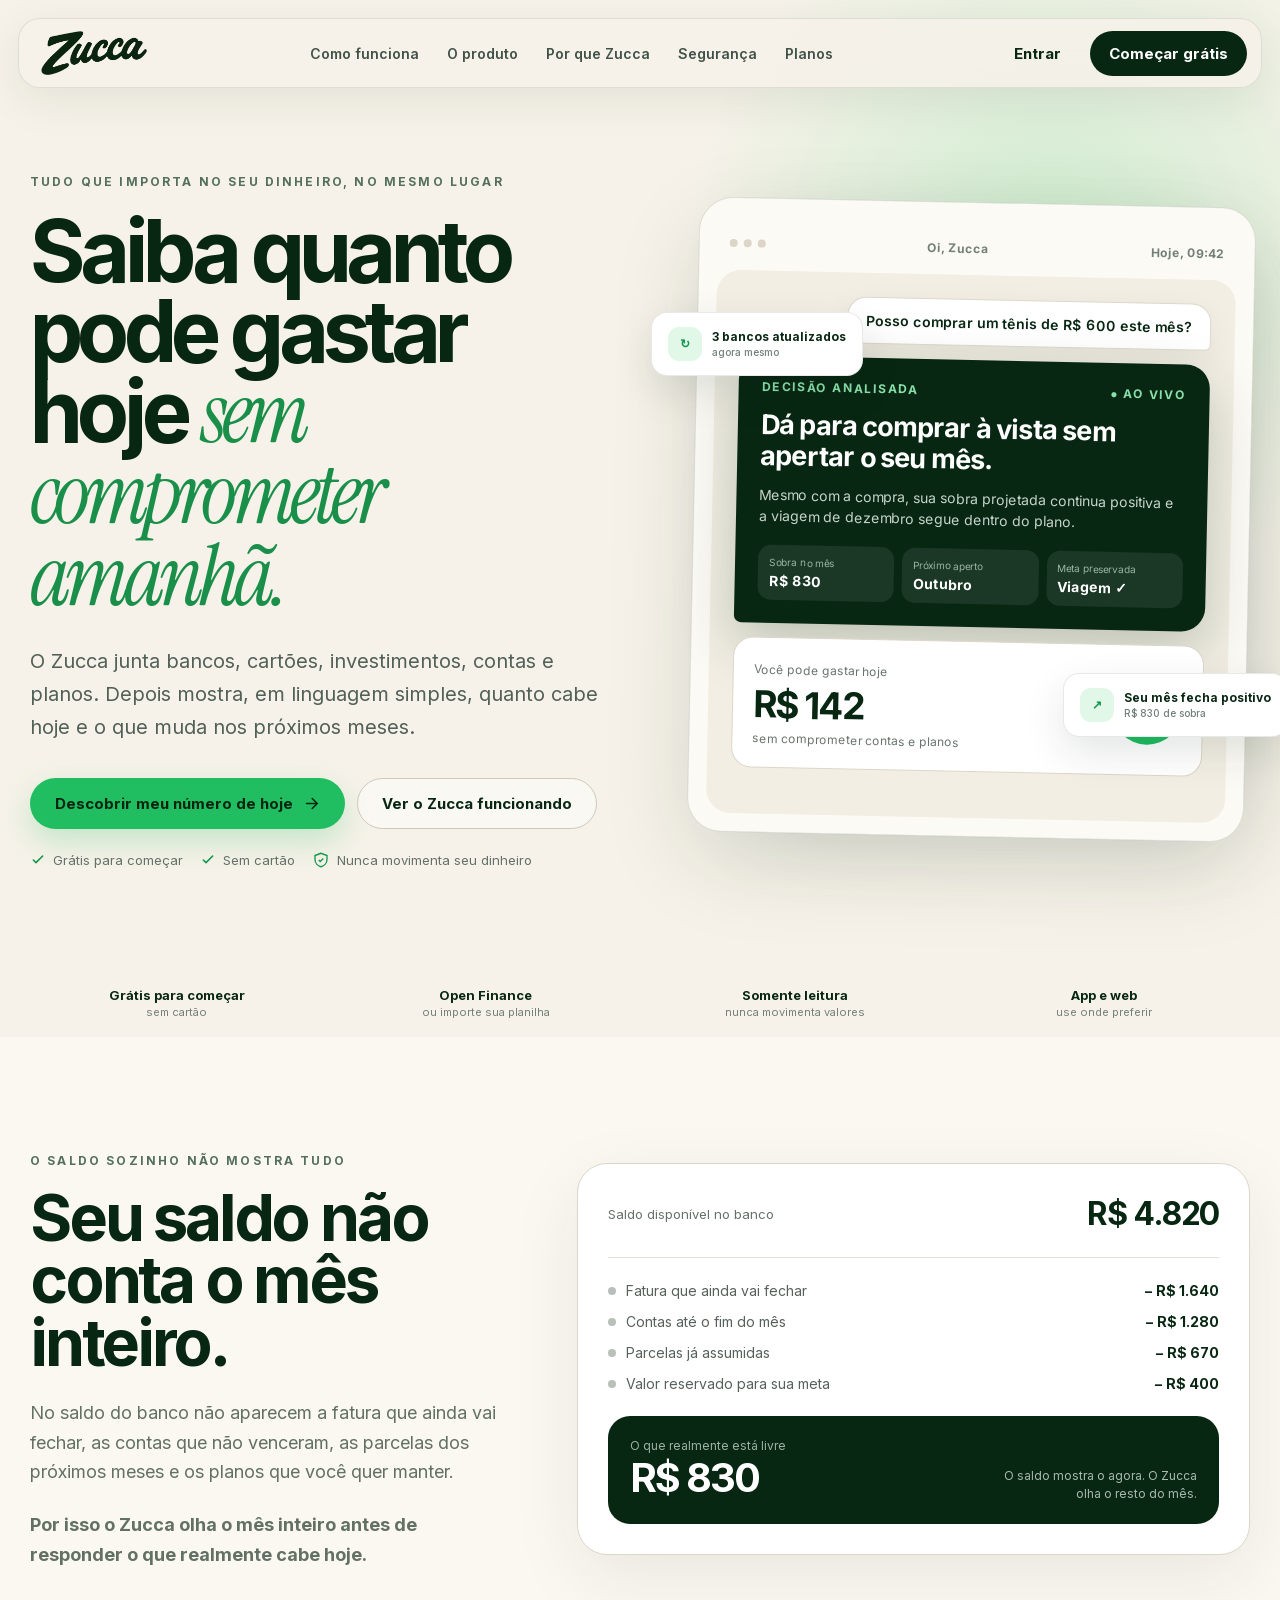
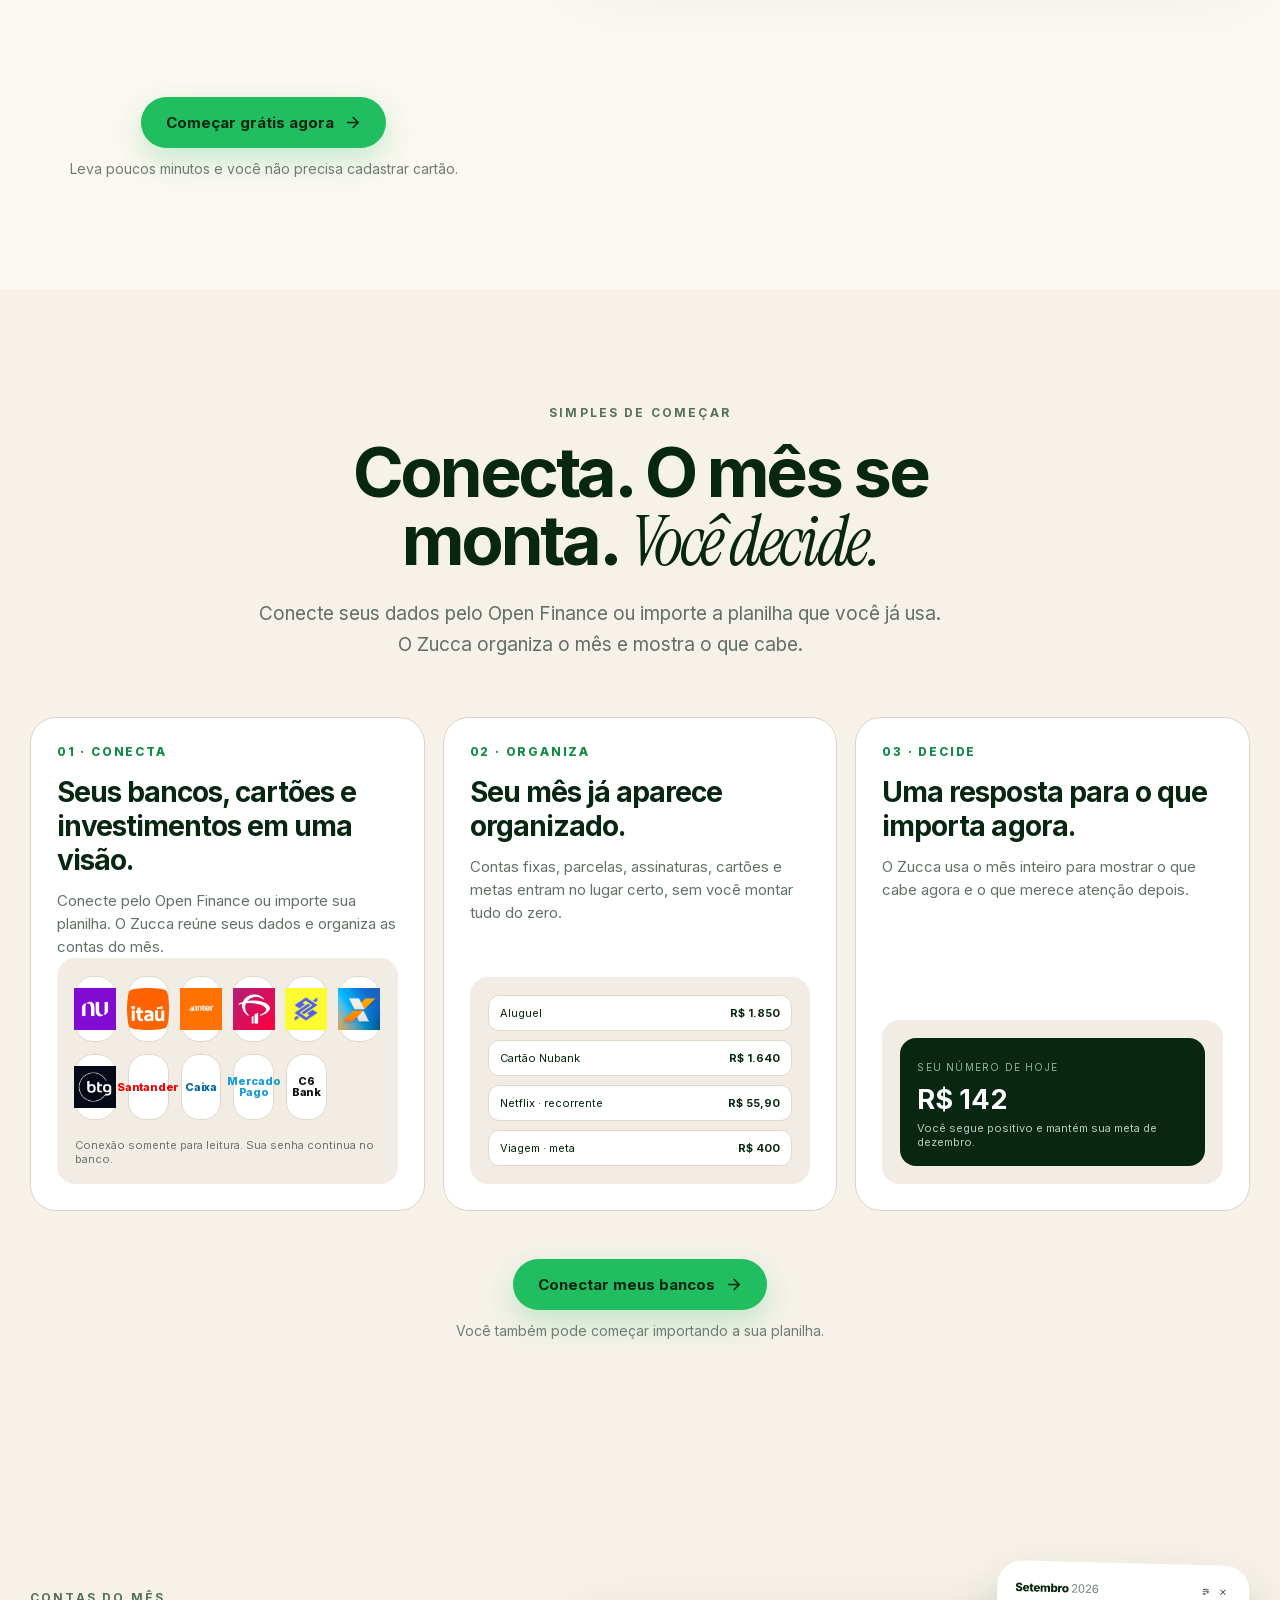
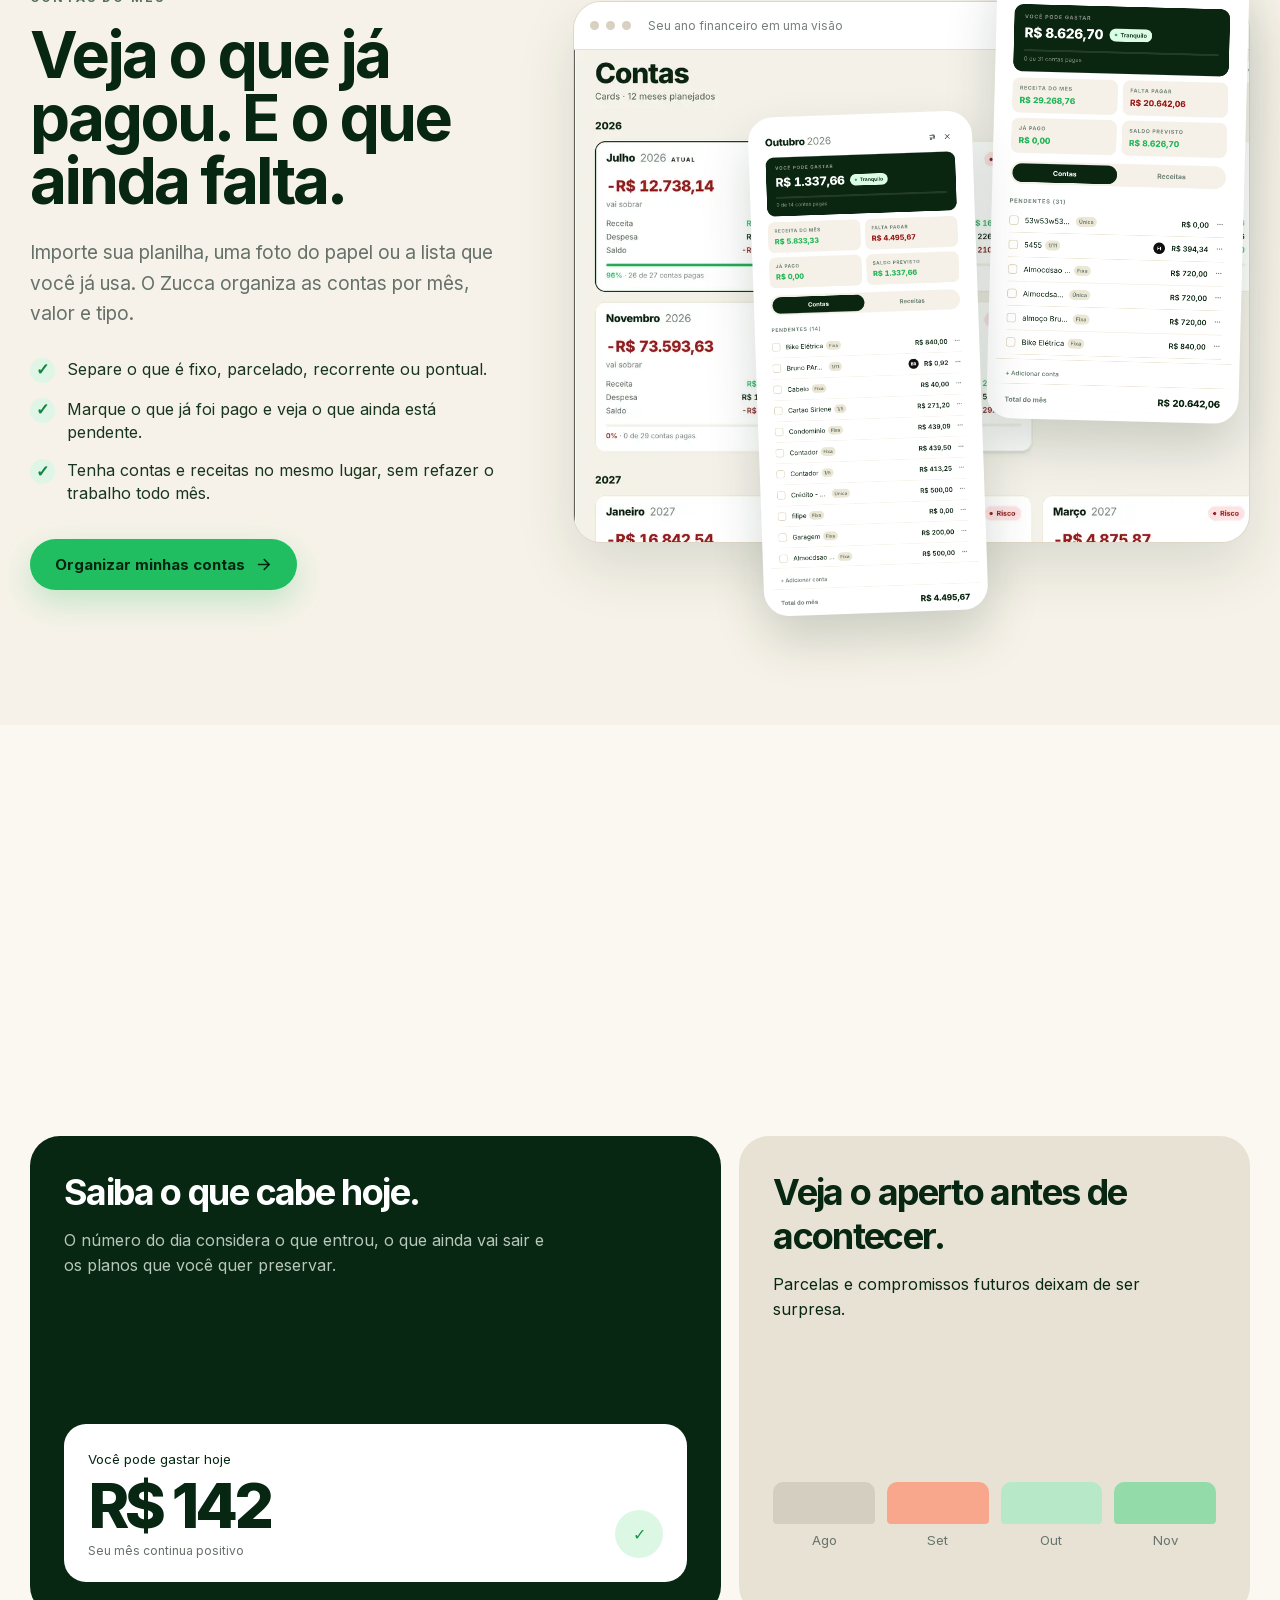
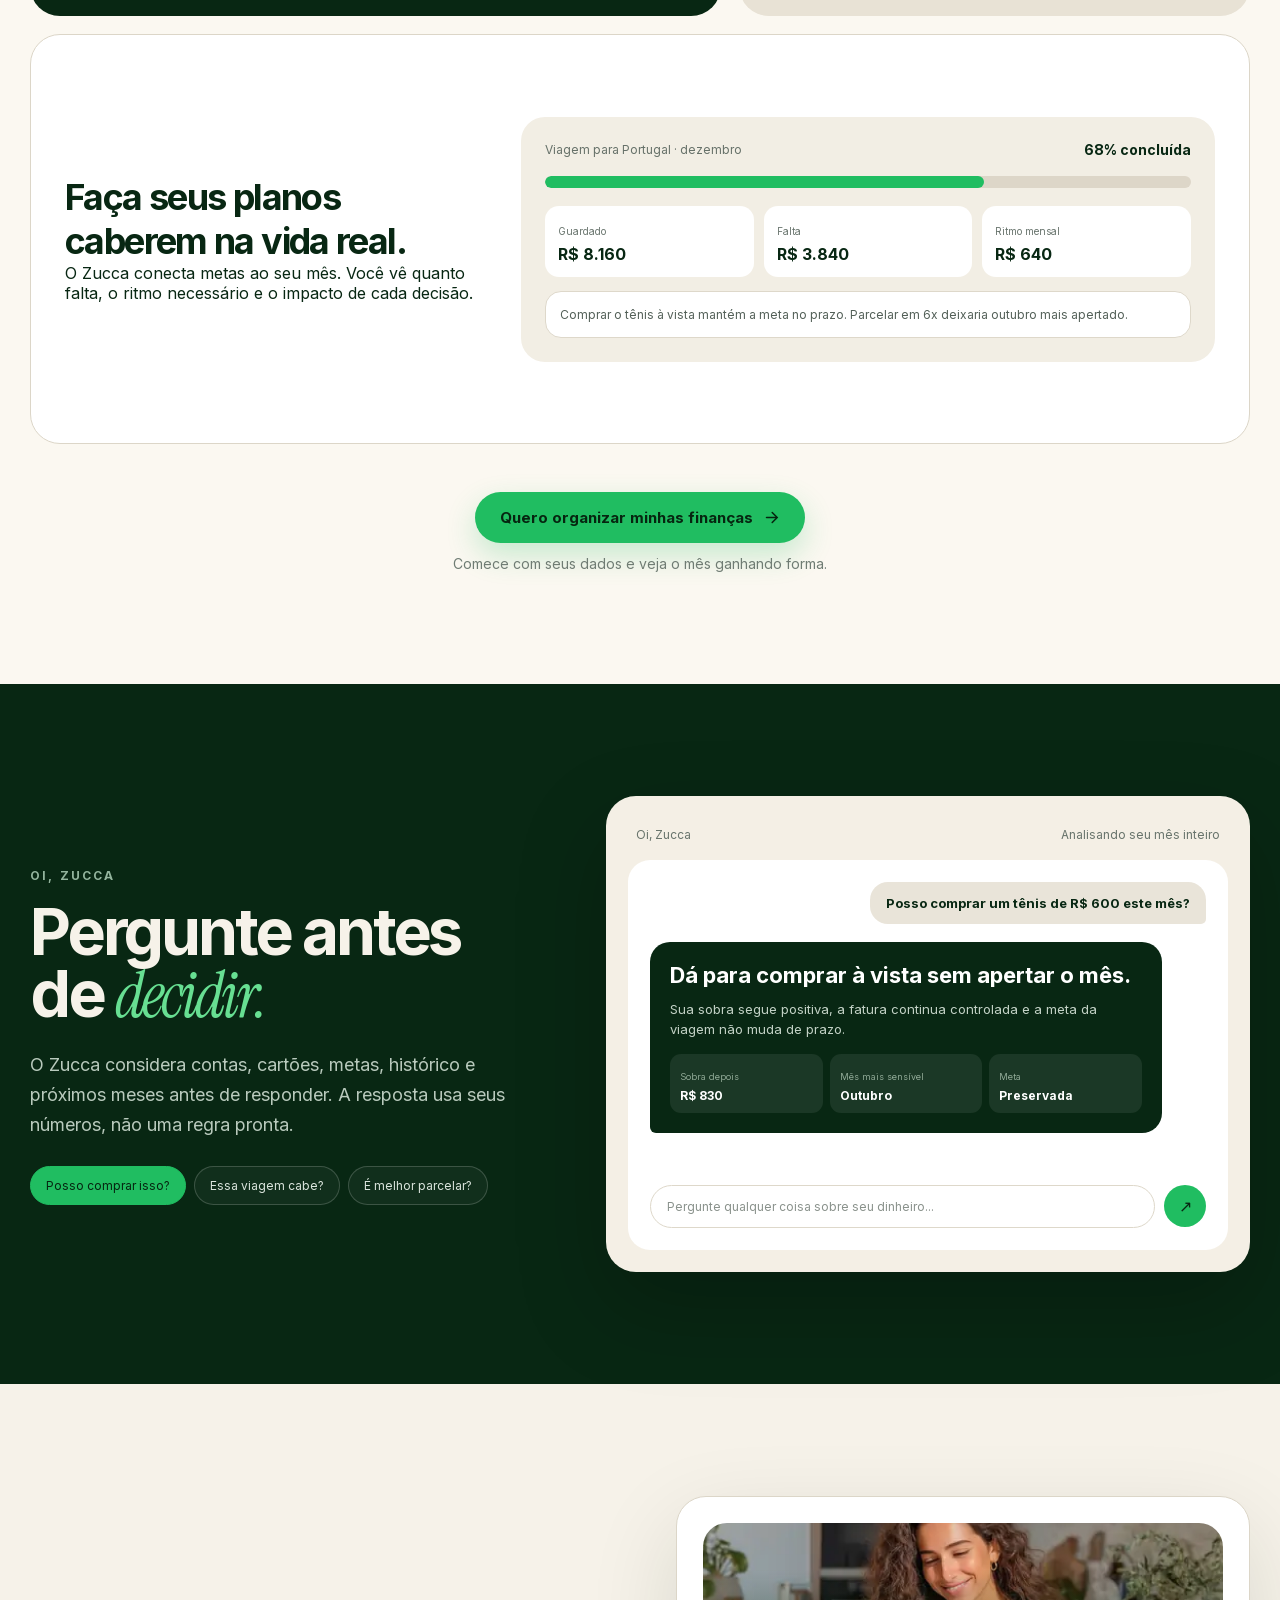
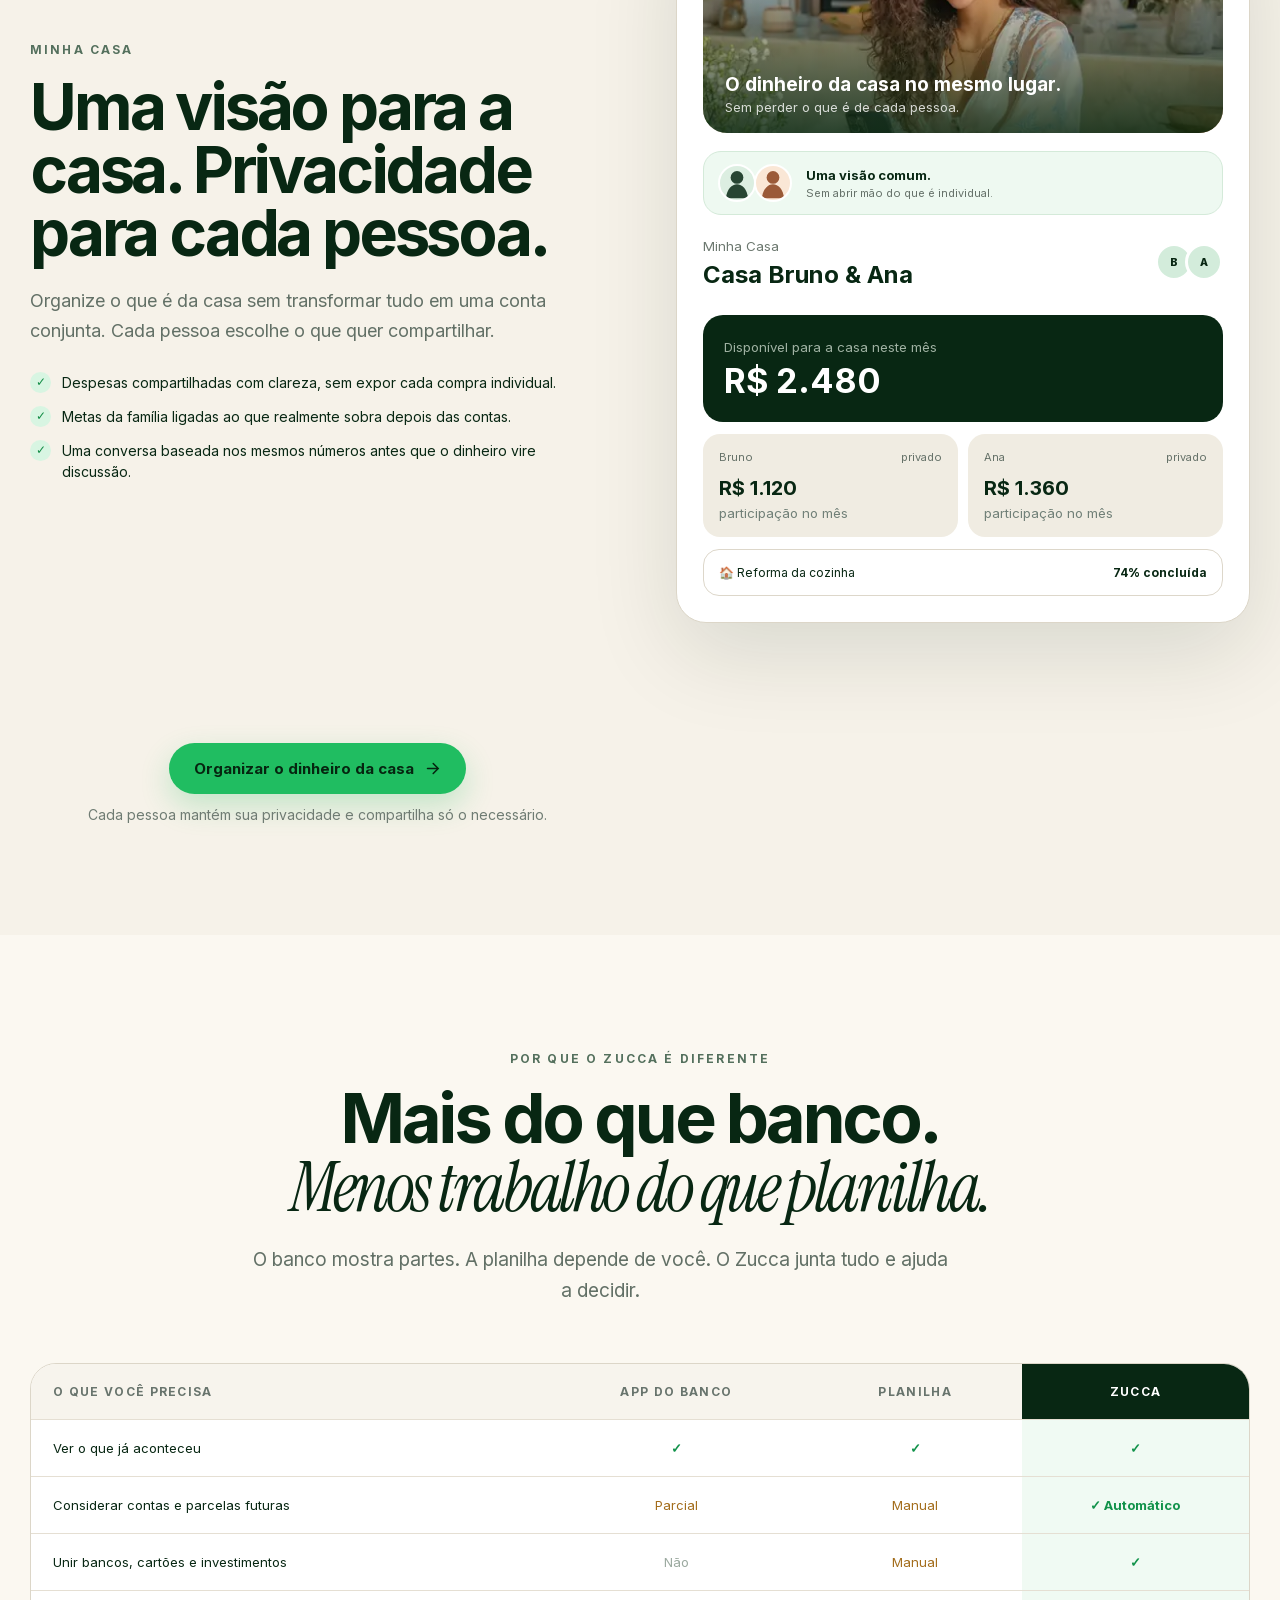
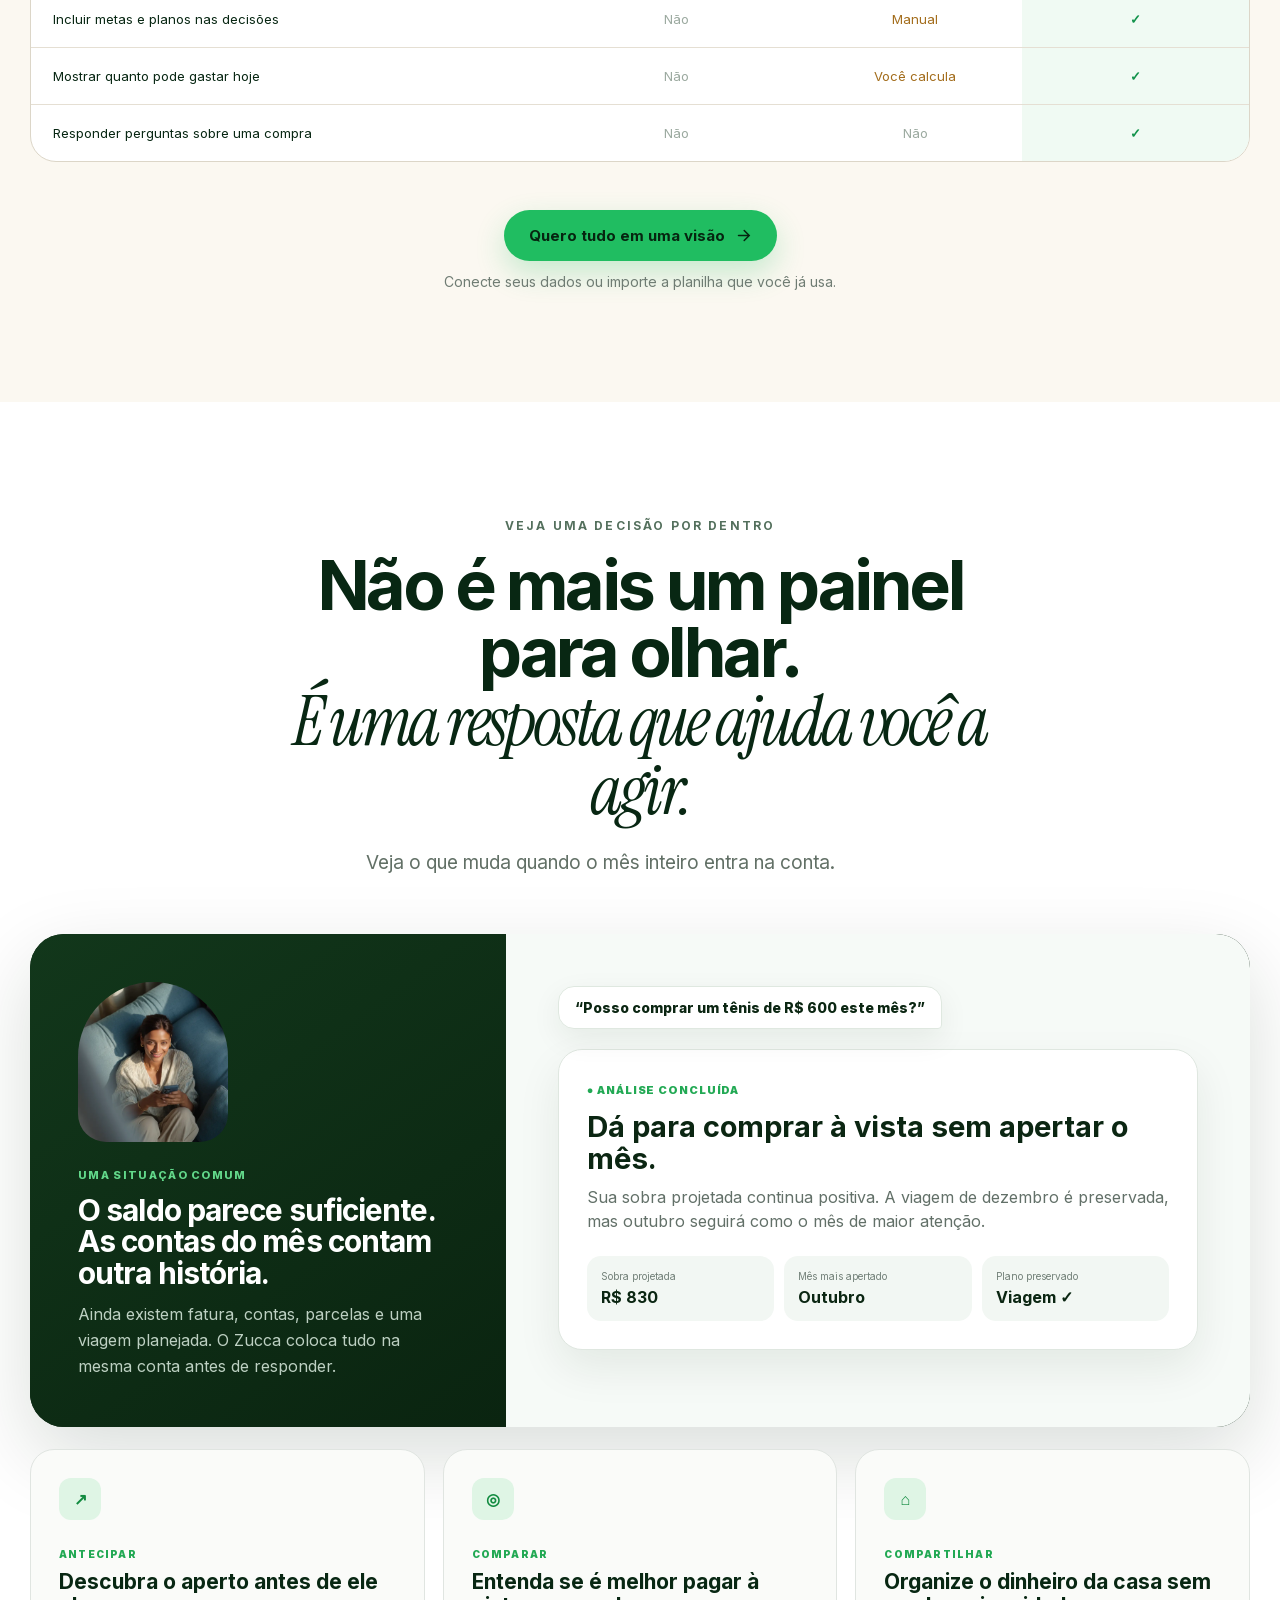
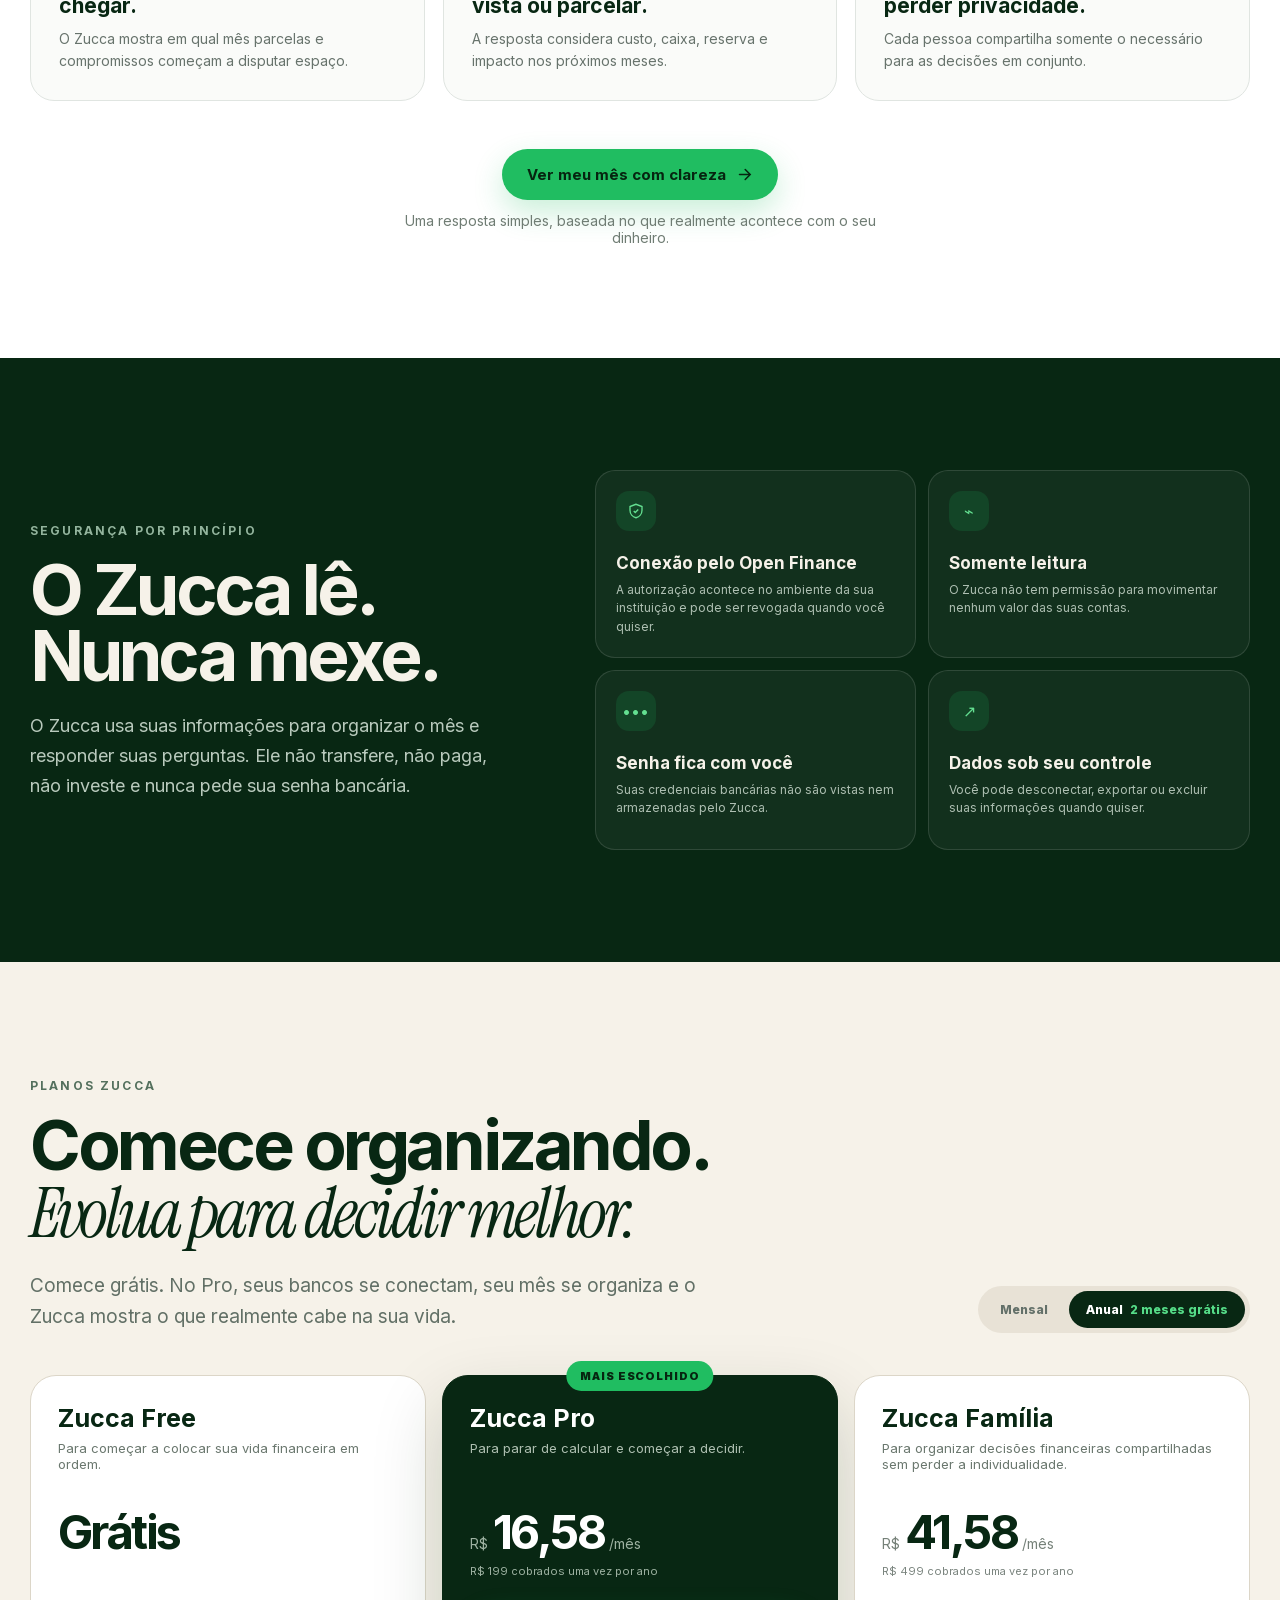
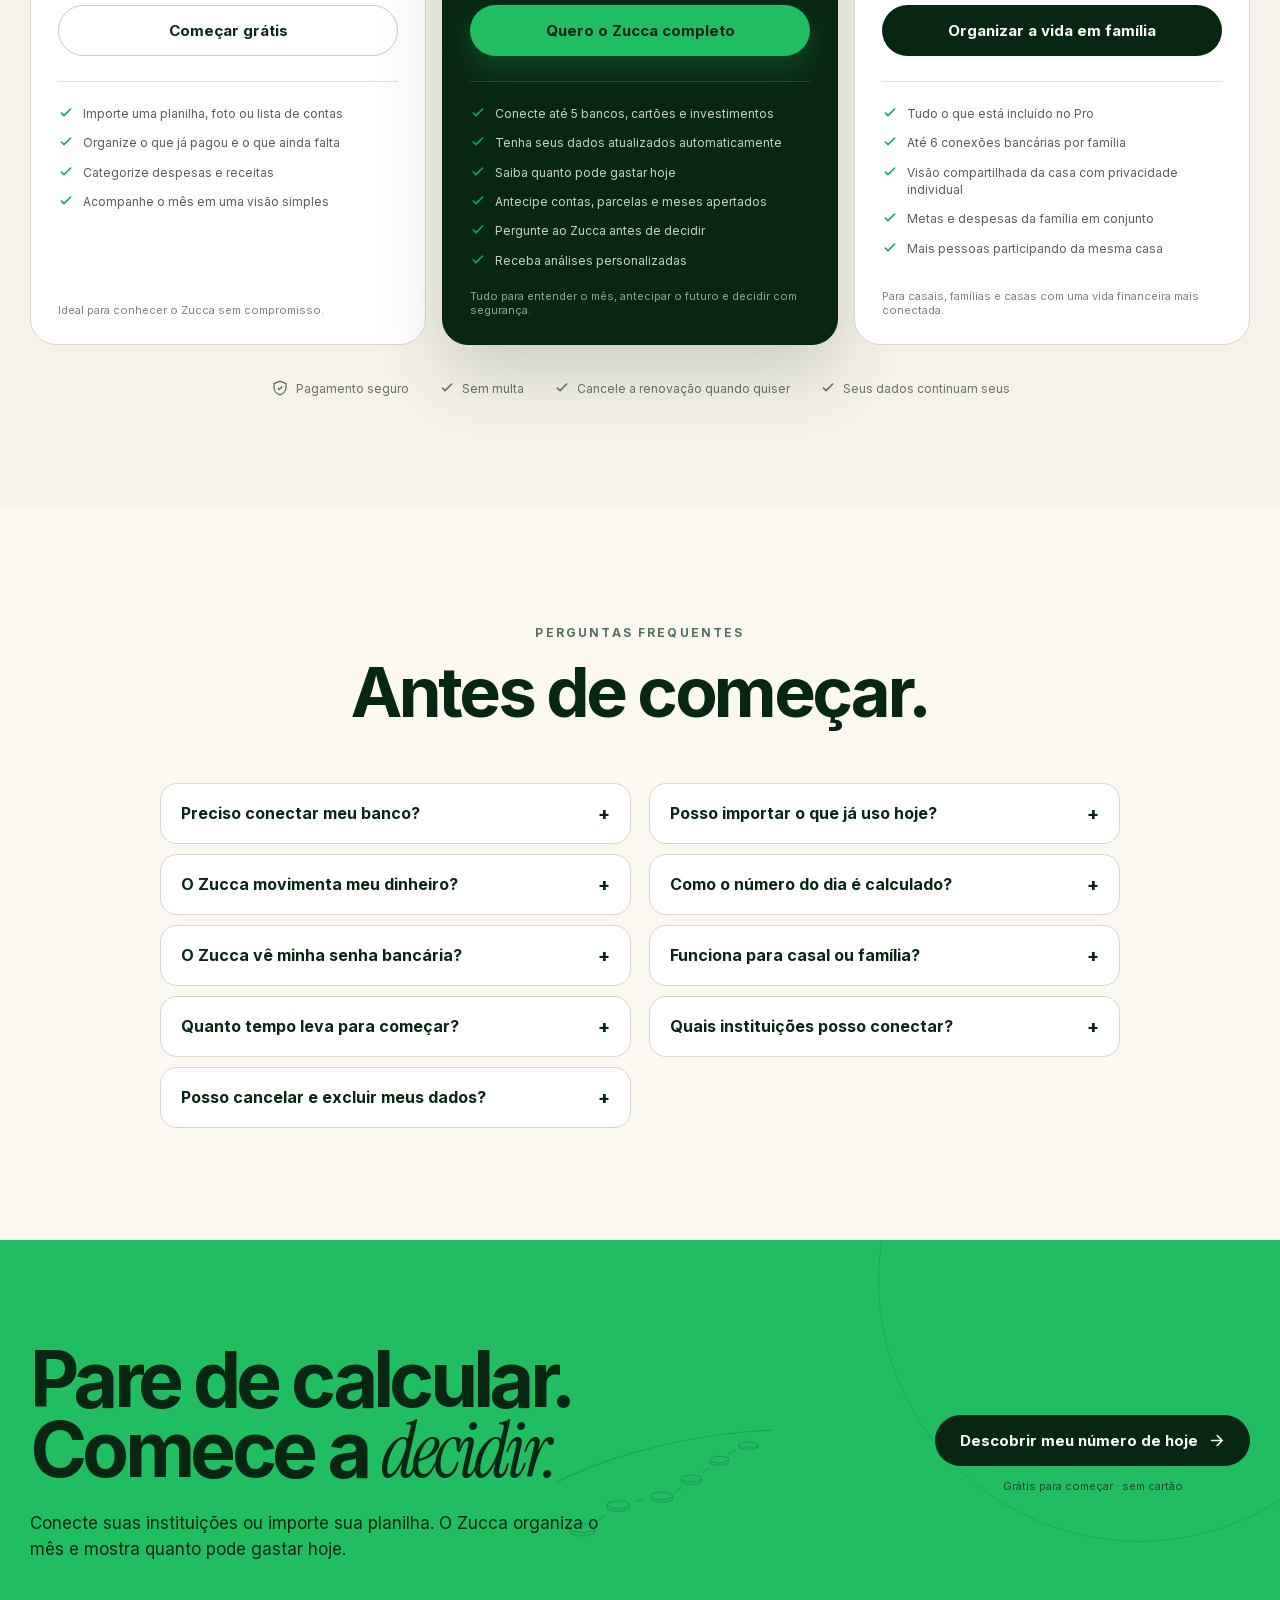
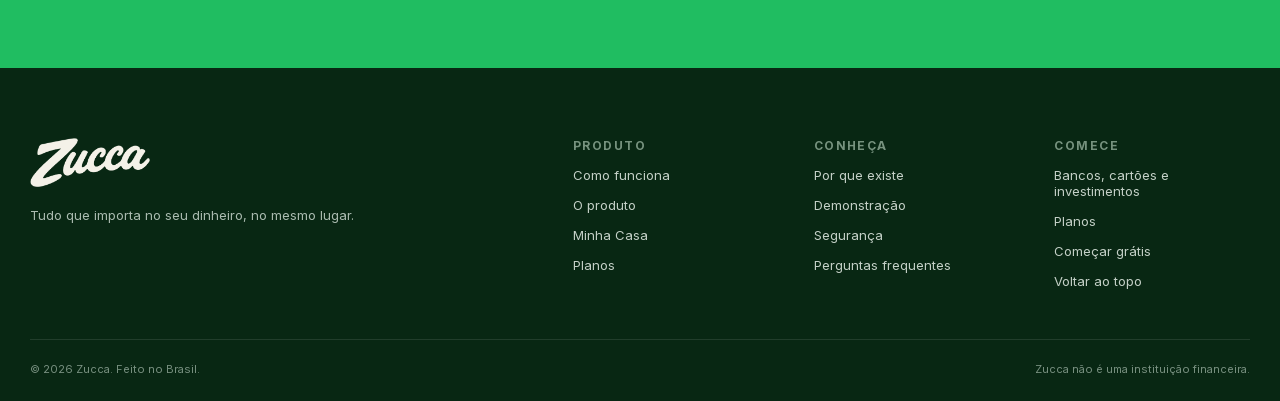
==== index.html @ b61b5010 "Add files via upload" ====
<!DOCTYPE html>
<html lang="pt-BR"><head><meta charset="utf-8"/><meta content="width=device-width,initial-scale=1.0" name="viewport"/><title>Zucca | Saiba quanto pode gastar hoje sem comprometer amanhã</title><meta content="Conecte bancos, cartões e investimentos ou importe sua planilha. Organize contas, parcelas e planos e descubra quanto pode gastar hoje." name="description"/><script>document.documentElement.classList.add('js');</script><style>@font-face {
  font-family: 'Instrument Serif';
  font-style: italic;
  font-weight: 400;
  font-display: swap;
  src: url("[data-uri]") format('woff2');
  unicode-range: U+0100-02BA, U+02BD-02C5, U+02C7-02CC, U+02CE-02D7, U+02DD-02FF, U+0304, U+0308, U+0329, U+1D00-1DBF, U+1E00-1E9F, U+1EF2-1EFF, U+2020, U+20A0-20AB, U+20AD-20C0, U+2113, U+2C60-2C7F, U+A720-A7FF;
}
@font-face {
  font-family: 'Instrument Serif';
  font-style: italic;
  font-weight: 400;
  font-display: swap;
  src: url("[data-uri]") format('woff2');
  unicode-range: U+0000-00FF, U+0131, U+0152-0153, U+02BB-02BC, U+02C6, U+02DA, U+02DC, U+0304, U+0308, U+0329, U+2000-206F, U+20AC, U+2122, U+2191, U+2193, U+2212, U+2215, U+FEFF, U+FFFD;
}
@font-face {
  font-family: 'Inter';
  font-style: normal;
  font-weight: 300;
  font-display: swap;
  src: url("[data-uri]") format('woff2');
  unicode-range: U+0460-052F, U+1C80-1C8A, U+20B4, U+2DE0-2DFF, U+A640-A69F, U+FE2E-FE2F;
}
@font-face {
  font-family: 'Inter';
  font-style: normal;
  font-weight: 300;
  font-display: swap;
  src: url("[data-uri]") format('woff2');
  unicode-range: U+0301, U+0400-045F, U+0490-0491, U+04B0-04B1, U+2116;
}
@font-face {
  font-family: 'Inter';
  font-style: normal;
  font-weight: 300;
  font-display: swap;
  src: url("[data-uri]") format('woff2');
  unicode-range: U+1F00-1FFF;
}
@font-face {
  font-family: 'Inter';
  font-style: normal;
  font-weight: 300;
  font-display: swap;
  src: url("[data-uri]") format('woff2');
  unicode-range: U+0370-0377, U+037A-037F, U+0384-038A, U+038C, U+038E-03A1, U+03A3-03FF;
}
@font-face {
  font-family: 'Inter';
  font-style: normal;
  font-weight: 300;
  font-display: swap;
  src: url("[data-uri]") format('woff2');
  unicode-range: U+0102-0103, U+0110-0111, U+0128-0129, U+0168-0169, U+01A0-01A1, U+01AF-01B0, U+0300-0301, U+0303-0304, U+0308-0309, U+0323, U+0329, U+1EA0-1EF9, U+20AB;
}
@font-face {
  font-family: 'Inter';
  font-style: normal;
  font-weight: 300;
  font-display: swap;
  src: url("[data-uri]") format('woff2');
  unicode-range: U+0100-02BA, U+02BD-02C5, U+02C7-02CC, U+02CE-02D7, U+02DD-02FF, U+0304, U+0308, U+0329, U+1D00-1DBF, U+1E00-1E9F, U+1EF2-1EFF, U+2020, U+20A0-20AB, U+20AD-20C0, U+2113, U+2C60-2C7F, U+A720-A7FF;
}
@font-face {
  font-family: 'Inter';
  font-style: normal;
  font-weight: 300;
  font-display: swap;
  src: url("[data-uri]") format('woff2');
  unicode-range: U+0000-00FF, U+0131, U+0152-0153, U+02BB-02BC, U+02C6, U+02DA, U+02DC, U+0304, U+0308, U+0329, U+2000-206F, U+20AC, U+2122, U+2191, U+2193, U+2212, U+2215, U+FEFF, U+FFFD;
}
@font-face {
  font-family: 'Inter';
  font-style: normal;
  font-weight: 400;
  font-display: swap;
  src: url("[data-uri]") format('woff2');
  unicode-range: U+0460-052F, U+1C80-1C8A, U+20B4, U+2DE0-2DFF, U+A640-A69F, U+FE2E-FE2F;
}
@font-face {
  font-family: 'Inter';
  font-style: normal;
  font-weight: 400;
  font-display: swap;
  src: url("[data-uri]") format('woff2');
  unicode-range: U+0301, U+0400-045F, U+0490-0491, U+04B0-04B1, U+2116;
}
@font-face {
  font-family: 'Inter';
  font-style: normal;
  font-weight: 400;
  font-display: swap;
  src: url("[data-uri]") format('woff2');
  unicode-range: U+1F00-1FFF;
}
@font-face {
  font-family: 'Inter';
  font-style: normal;
  font-weight: 400;
  font-display: swap;
  src: url("[data-uri]") format('woff2');
  unicode-range: U+0370-0377, U+037A-037F, U+0384-038A, U+038C, U+038E-03A1, U+03A3-03FF;
}
@font-face {
  font-family: 'Inter';
  font-style: normal;
  font-weight: 400;
  font-display: swap;
  src: url("[data-uri]") format('woff2');
  unicode-range: U+0102-0103, U+0110-0111, U+0128-0129, U+0168-0169, U+01A0-01A1, U+01AF-01B0, U+0300-0301, U+0303-0304, U+0308-0309, U+0323, U+0329, U+1EA0-1EF9, U+20AB;
}
@font-face {
  font-family: 'Inter';
  font-style: normal;
  font-weight: 400;
  font-display: swap;
  src: url("[data-uri]") format('woff2');
  unicode-range: U+0100-02BA, U+02BD-02C5, U+02C7-02CC, U+02CE-02D7, U+02DD-02FF, U+0304, U+0308, U+0329, U+1D00-1DBF, U+1E00-1E9F, U+1EF2-1EFF, U+2020, U+20A0-20AB, U+20AD-20C0, U+2113, U+2C60-2C7F, U+A720-A7FF;
}
@font-face {
  font-family: 'Inter';
  font-style: normal;
  font-weight: 400;
  font-display: swap;
  src: url("[data-uri]") format('woff2');
  unicode-range: U+0000-00FF, U+0131, U+0152-0153, U+02BB-02BC, U+02C6, U+02DA, U+02DC, U+0304, U+0308, U+0329, U+2000-206F, U+20AC, U+2122, U+2191, U+2193, U+2212, U+2215, U+FEFF, U+FFFD;
}
@font-face {
  font-family: 'Inter';
  font-style: normal;
  font-weight: 500;
  font-display: swap;
  src: url("[data-uri]") format('woff2');
  unicode-range: U+0460-052F, U+1C80-1C8A, U+20B4, U+2DE0-2DFF, U+A640-A69F, U+FE2E-FE2F;
}
@font-face {
  font-family: 'Inter';
  font-style: normal;
  font-weight: 500;
  font-display: swap;
  src: url("[data-uri]") format('woff2');
  unicode-range: U+0301, U+0400-045F, U+0490-0491, U+04B0-04B1, U+2116;
}
@font-face {
  font-family: 'Inter';
  font-style: normal;
  font-weight: 500;
  font-display: swap;
  src: url("[data-uri]") format('woff2');
  unicode-range: U+1F00-1FFF;
}
@font-face {
  font-family: 'Inter';
  font-style: normal;
  font-weight: 500;
  font-display: swap;
  src: url("[data-uri]") format('woff2');
  unicode-range: U+0370-0377, U+037A-037F, U+0384-038A, U+038C, U+038E-03A1, U+03A3-03FF;
}
@font-face {
  font-family: 'Inter';
  font-style: normal;
  font-weight: 500;
  font-display: swap;
  src: url("[data-uri]") format('woff2');
  unicode-range: U+0102-0103, U+0110-0111, U+0128-0129, U+0168-0169, U+01A0-01A1, U+01AF-01B0, U+0300-0301, U+0303-0304, U+0308-0309, U+0323, U+0329, U+1EA0-1EF9, U+20AB;
}
@font-face {
  font-family: 'Inter';
  font-style: normal;
  font-weight: 500;
  font-display: swap;
  src: url("[data-uri]") format('woff2');
  unicode-range: U+0100-02BA, U+02BD-02C5, U+02C7-02CC, U+02CE-02D7, U+02DD-02FF, U+0304, U+0308, U+0329, U+1D00-1DBF, U+1E00-1E9F, U+1EF2-1EFF, U+2020, U+20A0-20AB, U+20AD-20C0, U+2113, U+2C60-2C7F, U+A720-A7FF;
}
@font-face {
  font-family: 'Inter';
  font-style: normal;
  font-weight: 500;
  font-display: swap;
  src: url("[data-uri]") format('woff2');
  unicode-range: U+0000-00FF, U+0131, U+0152-0153, U+02BB-02BC, U+02C6, U+02DA, U+02DC, U+0304, U+0308, U+0329, U+2000-206F, U+20AC, U+2122, U+2191, U+2193, U+2212, U+2215, U+FEFF, U+FFFD;
}
@font-face {
  font-family: 'Inter';
  font-style: normal;
  font-weight: 600;
  font-display: swap;
  src: url("[data-uri]") format('woff2');
  unicode-range: U+0460-052F, U+1C80-1C8A, U+20B4, U+2DE0-2DFF, U+A640-A69F, U+FE2E-FE2F;
}
@font-face {
  font-family: 'Inter';
  font-style: normal;
  font-weight: 600;
  font-display: swap;
  src: url("[data-uri]") format('woff2');
  unicode-range: U+0301, U+0400-045F, U+0490-0491, U+04B0-04B1, U+2116;
}
@font-face {
  font-family: 'Inter';
  font-style: normal;
  font-weight: 600;
  font-display: swap;
  src: url("[data-uri]") format('woff2');
  unicode-range: U+1F00-1FFF;
}
@font-face {
  font-family: 'Inter';
  font-style: normal;
  font-weight: 600;
  font-display: swap;
  src: url("[data-uri]") format('woff2');
  unicode-range: U+0370-0377, U+037A-037F, U+0384-038A, U+038C, U+038E-03A1, U+03A3-03FF;
}
@font-face {
  font-family: 'Inter';
  font-style: normal;
  font-weight: 600;
  font-display: swap;
  src: url("[data-uri]") format('woff2');
  unicode-range: U+0102-0103, U+0110-0111, U+0128-0129, U+0168-0169, U+01A0-01A1, U+01AF-01B0, U+0300-0301, U+0303-0304, U+0308-0309, U+0323, U+0329, U+1EA0-1EF9, U+20AB;
}
@font-face {
  font-family: 'Inter';
  font-style: normal;
  font-weight: 600;
  font-display: swap;
  src: url("[data-uri]") format('woff2');
  unicode-range: U+0100-02BA, U+02BD-02C5, U+02C7-02CC, U+02CE-02D7, U+02DD-02FF, U+0304, U+0308, U+0329, U+1D00-1DBF, U+1E00-1E9F, U+1EF2-1EFF, U+2020, U+20A0-20AB, U+20AD-20C0, U+2113, U+2C60-2C7F, U+A720-A7FF;
}
@font-face {
  font-family: 'Inter';
  font-style: normal;
  font-weight: 600;
  font-display: swap;
  src: url("[data-uri]") format('woff2');
  unicode-range: U+0000-00FF, U+0131, U+0152-0153, U+02BB-02BC, U+02C6, U+02DA, U+02DC, U+0304, U+0308, U+0329, U+2000-206F, U+20AC, U+2122, U+2191, U+2193, U+2212, U+2215, U+FEFF, U+FFFD;
}
@font-face {
  font-family: 'Inter';
  font-style: normal;
  font-weight: 700;
  font-display: swap;
  src: url("[data-uri]") format('woff2');
  unicode-range: U+0460-052F, U+1C80-1C8A, U+20B4, U+2DE0-2DFF, U+A640-A69F, U+FE2E-FE2F;
}
@font-face {
  font-family: 'Inter';
  font-style: normal;
  font-weight: 700;
  font-display: swap;
  src: url("[data-uri]") format('woff2');
  unicode-range: U+0301, U+0400-045F, U+0490-0491, U+04B0-04B1, U+2116;
}
@font-face {
  font-family: 'Inter';
  font-style: normal;
  font-weight: 700;
  font-display: swap;
  src: url("[data-uri]") format('woff2');
  unicode-range: U+1F00-1FFF;
}
@font-face {
  font-family: 'Inter';
  font-style: normal;
  font-weight: 700;
  font-display: swap;
  src: url("[data-uri]") format('woff2');
  unicode-range: U+0370-0377, U+037A-037F, U+0384-038A, U+038C, U+038E-03A1, U+03A3-03FF;
}
@font-face {
  font-family: 'Inter';
  font-style: normal;
  font-weight: 700;
  font-display: swap;
  src: url("[data-uri]") format('woff2');
  unicode-range: U+0102-0103, U+0110-0111, U+0128-0129, U+0168-0169, U+01A0-01A1, U+01AF-01B0, U+0300-0301, U+0303-0304, U+0308-0309, U+0323, U+0329, U+1EA0-1EF9, U+20AB;
}
@font-face {
  font-family: 'Inter';
  font-style: normal;
  font-weight: 700;
  font-display: swap;
  src: url("[data-uri]") format('woff2');
  unicode-range: U+0100-02BA, U+02BD-02C5, U+02C7-02CC, U+02CE-02D7, U+02DD-02FF, U+0304, U+0308, U+0329, U+1D00-1DBF, U+1E00-1E9F, U+1EF2-1EFF, U+2020, U+20A0-20AB, U+20AD-20C0, U+2113, U+2C60-2C7F, U+A720-A7FF;
}
@font-face {
  font-family: 'Inter';
  font-style: normal;
  font-weight: 700;
  font-display: swap;
  src: url("[data-uri]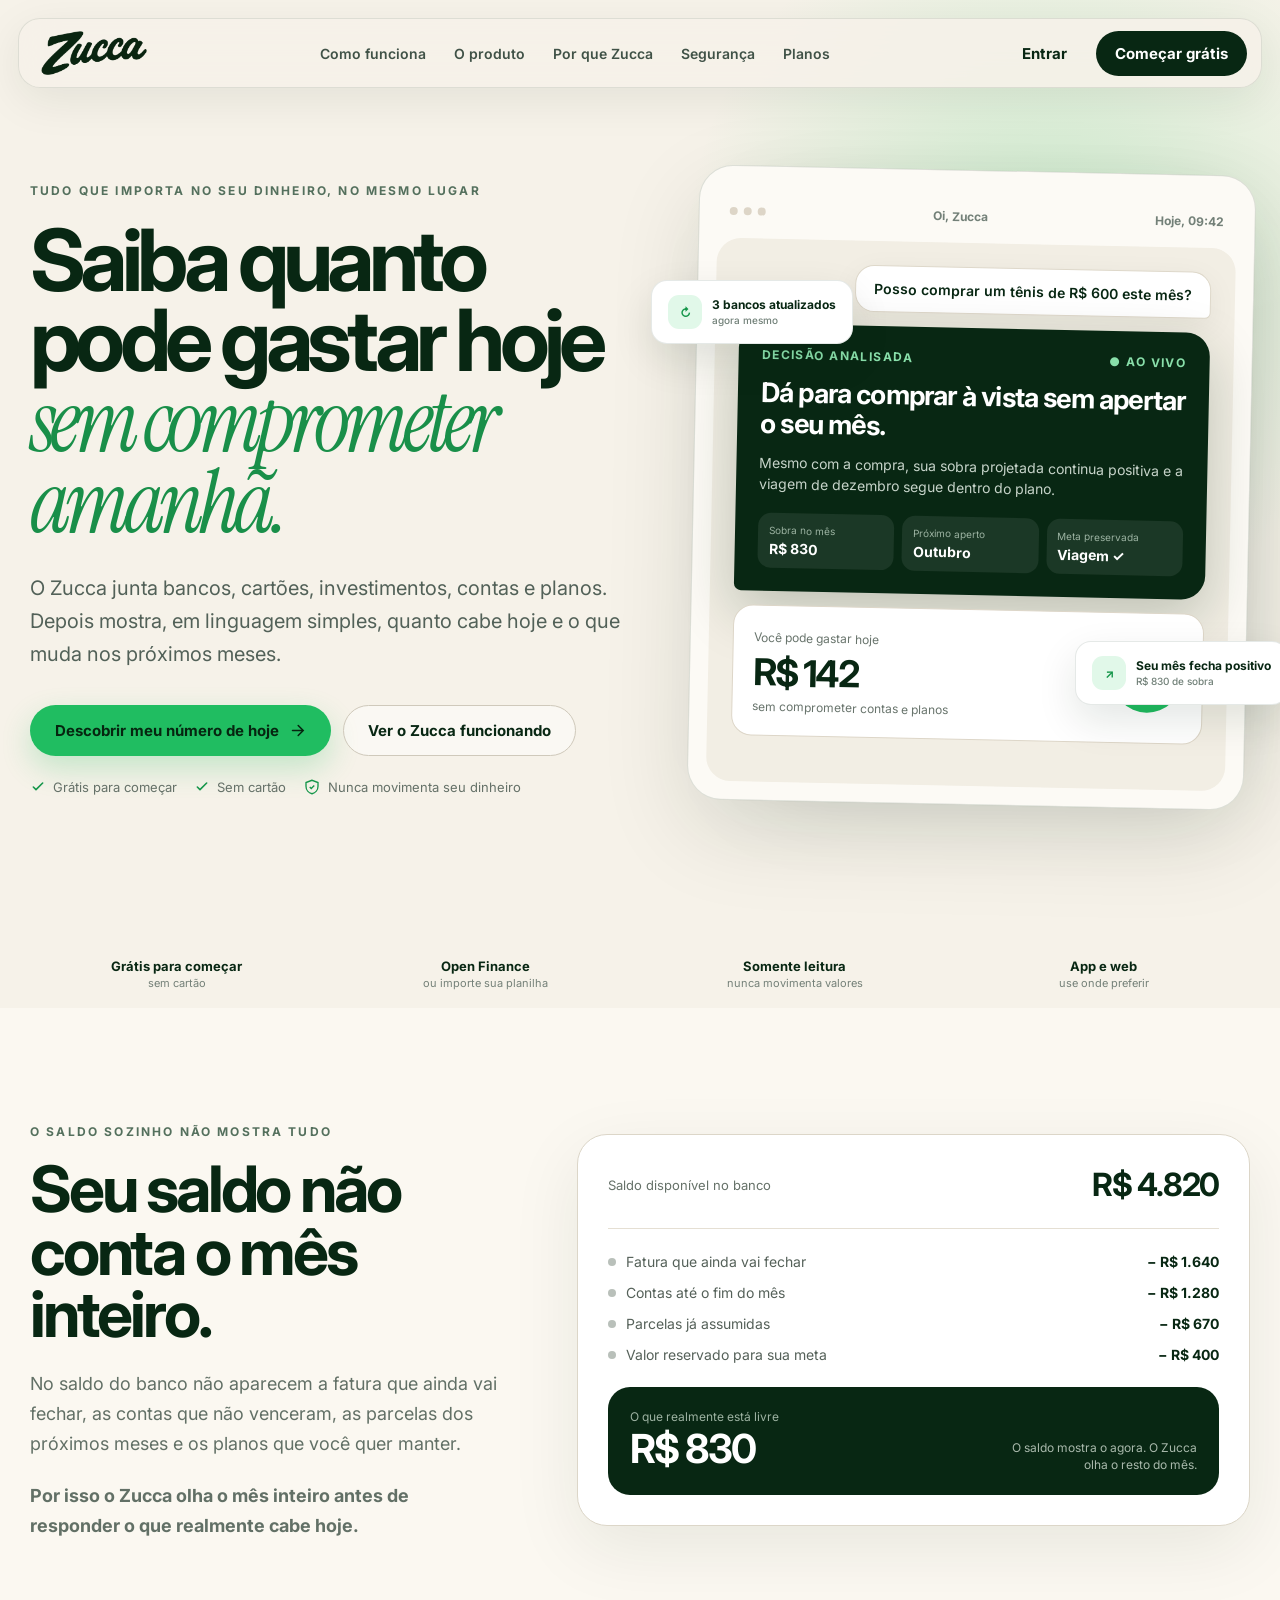
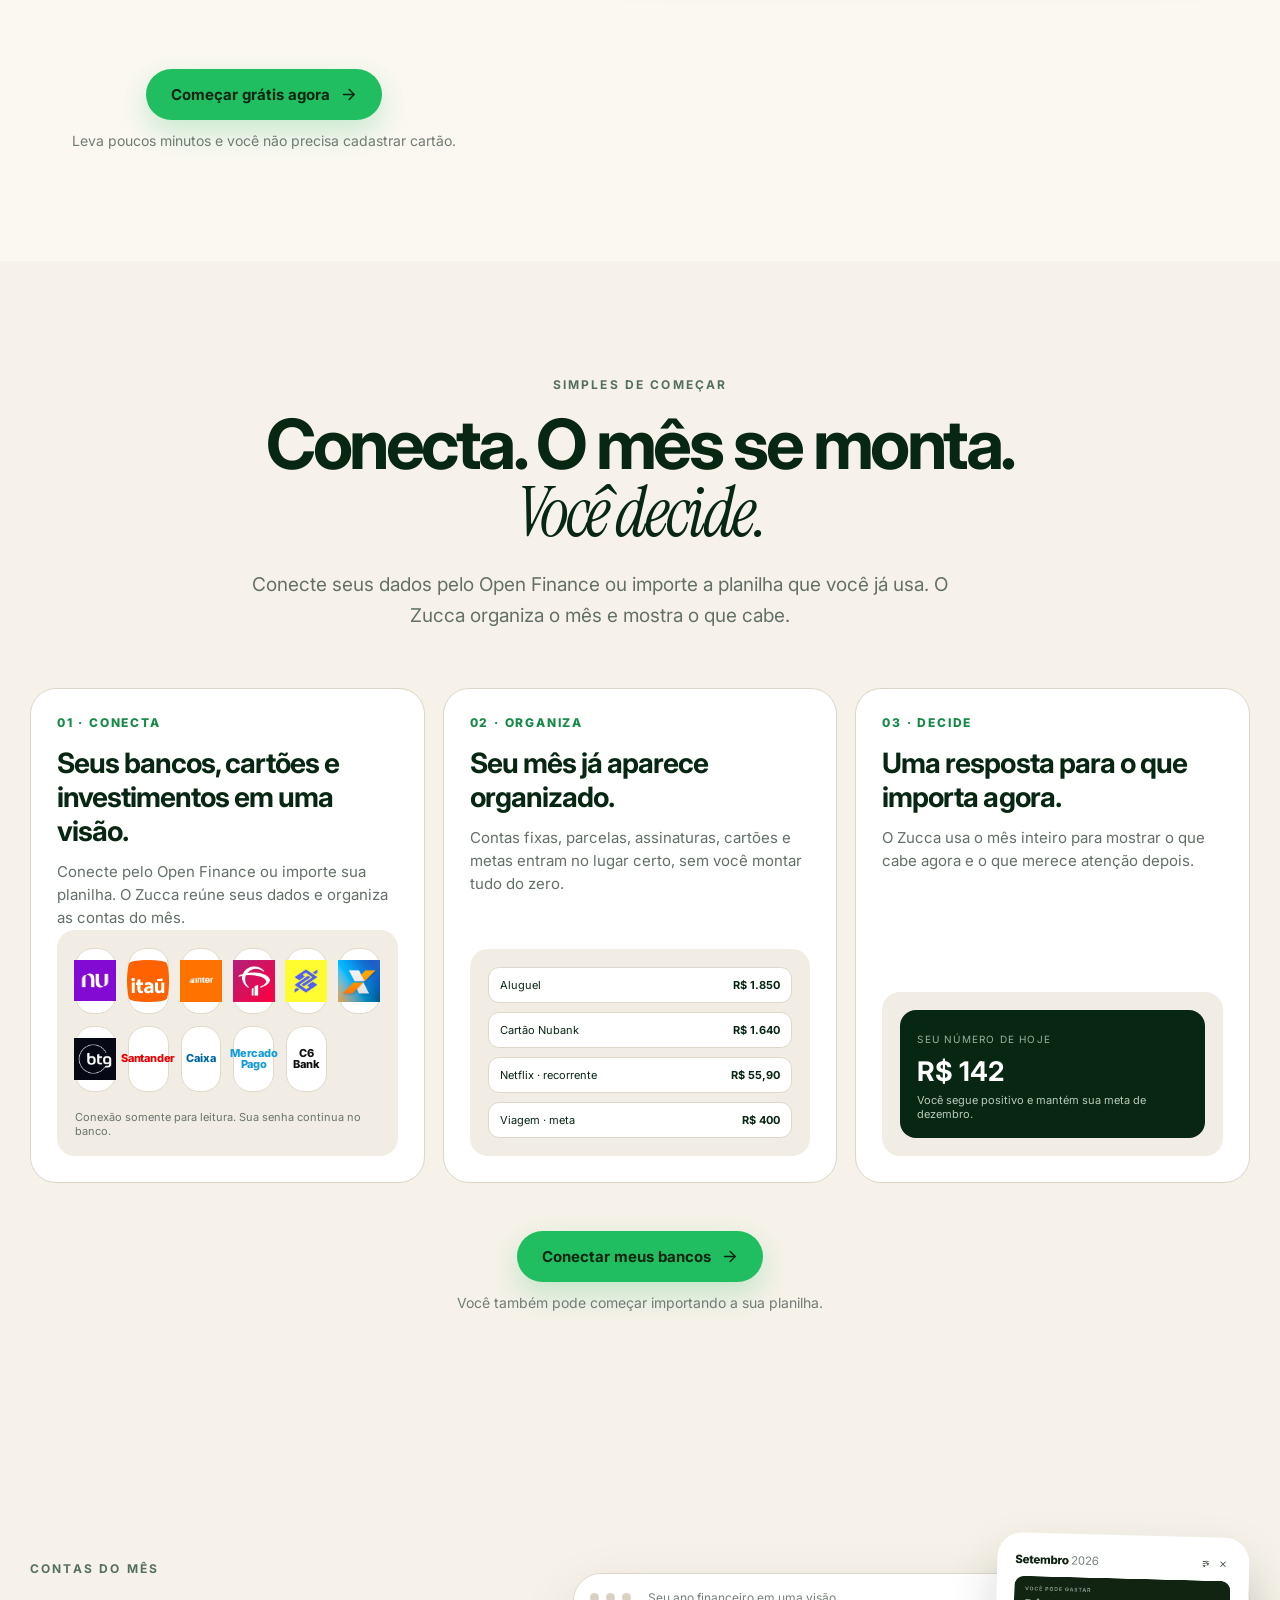
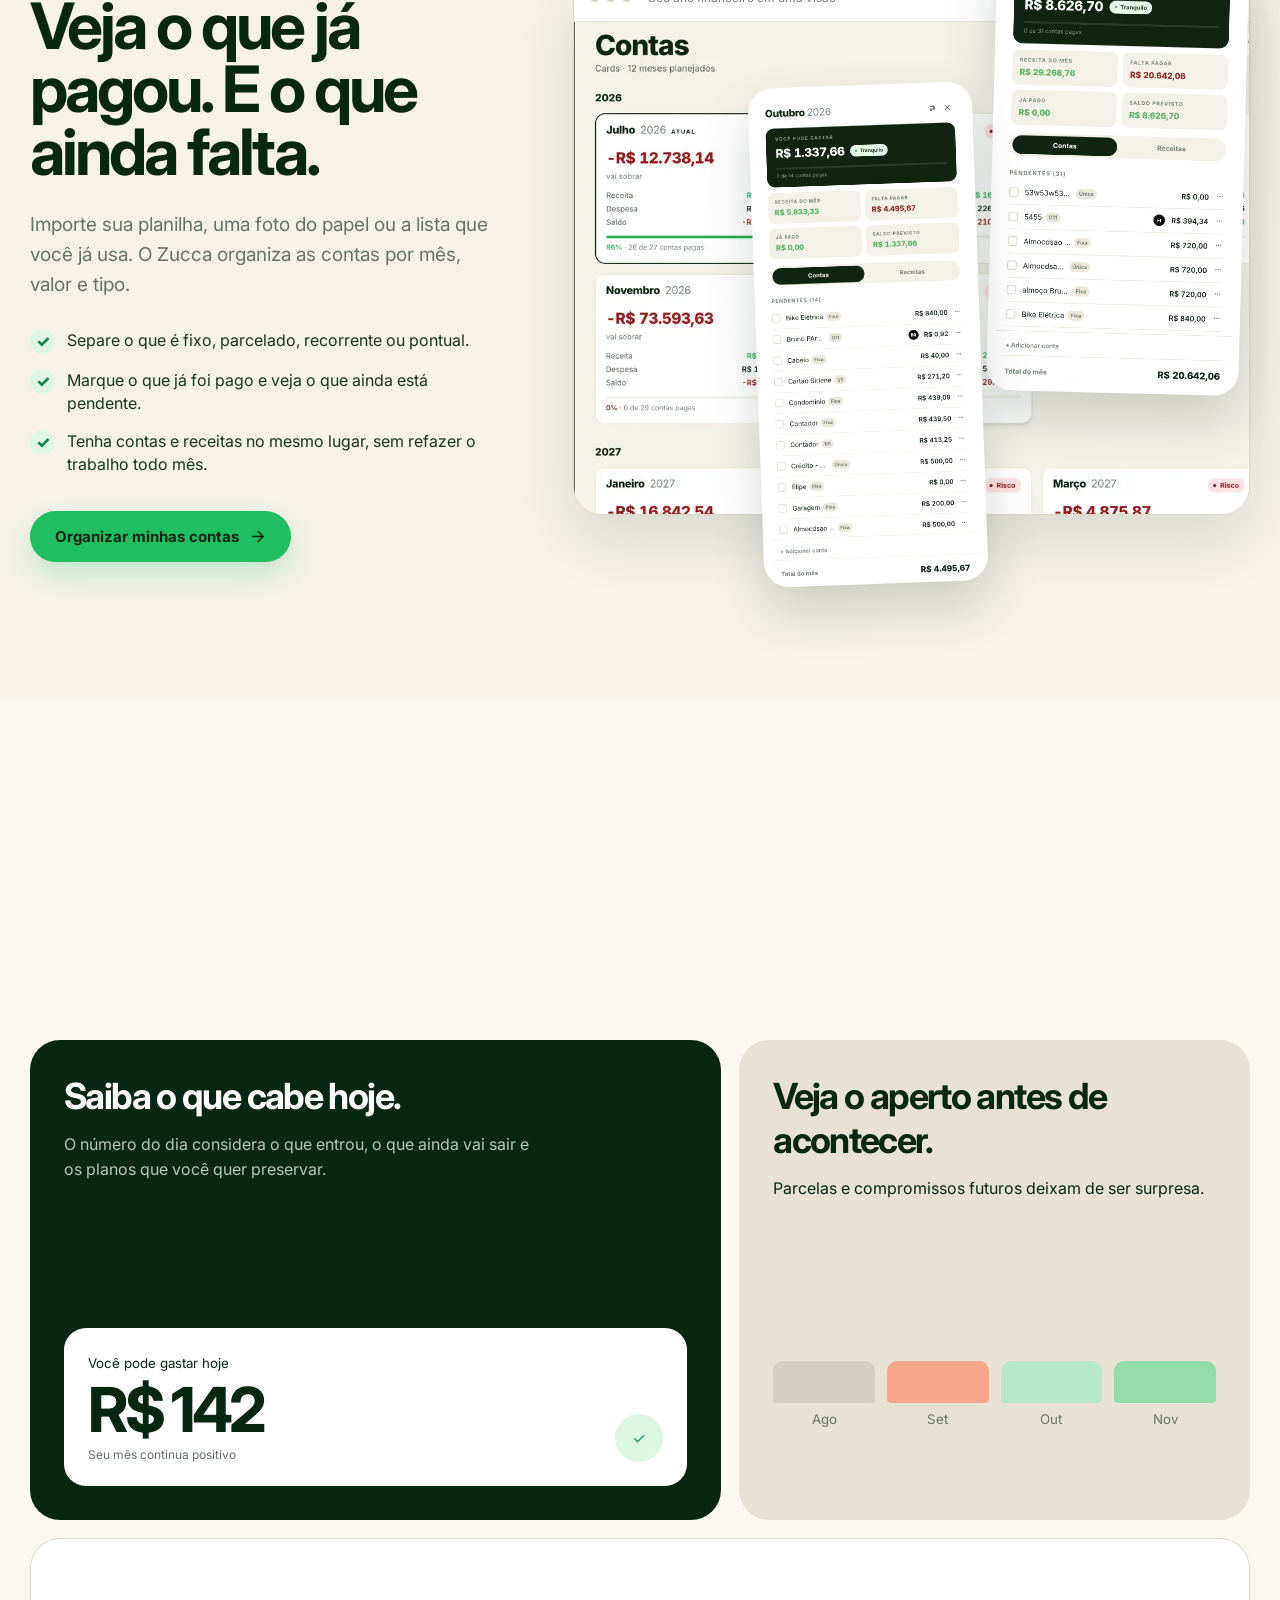
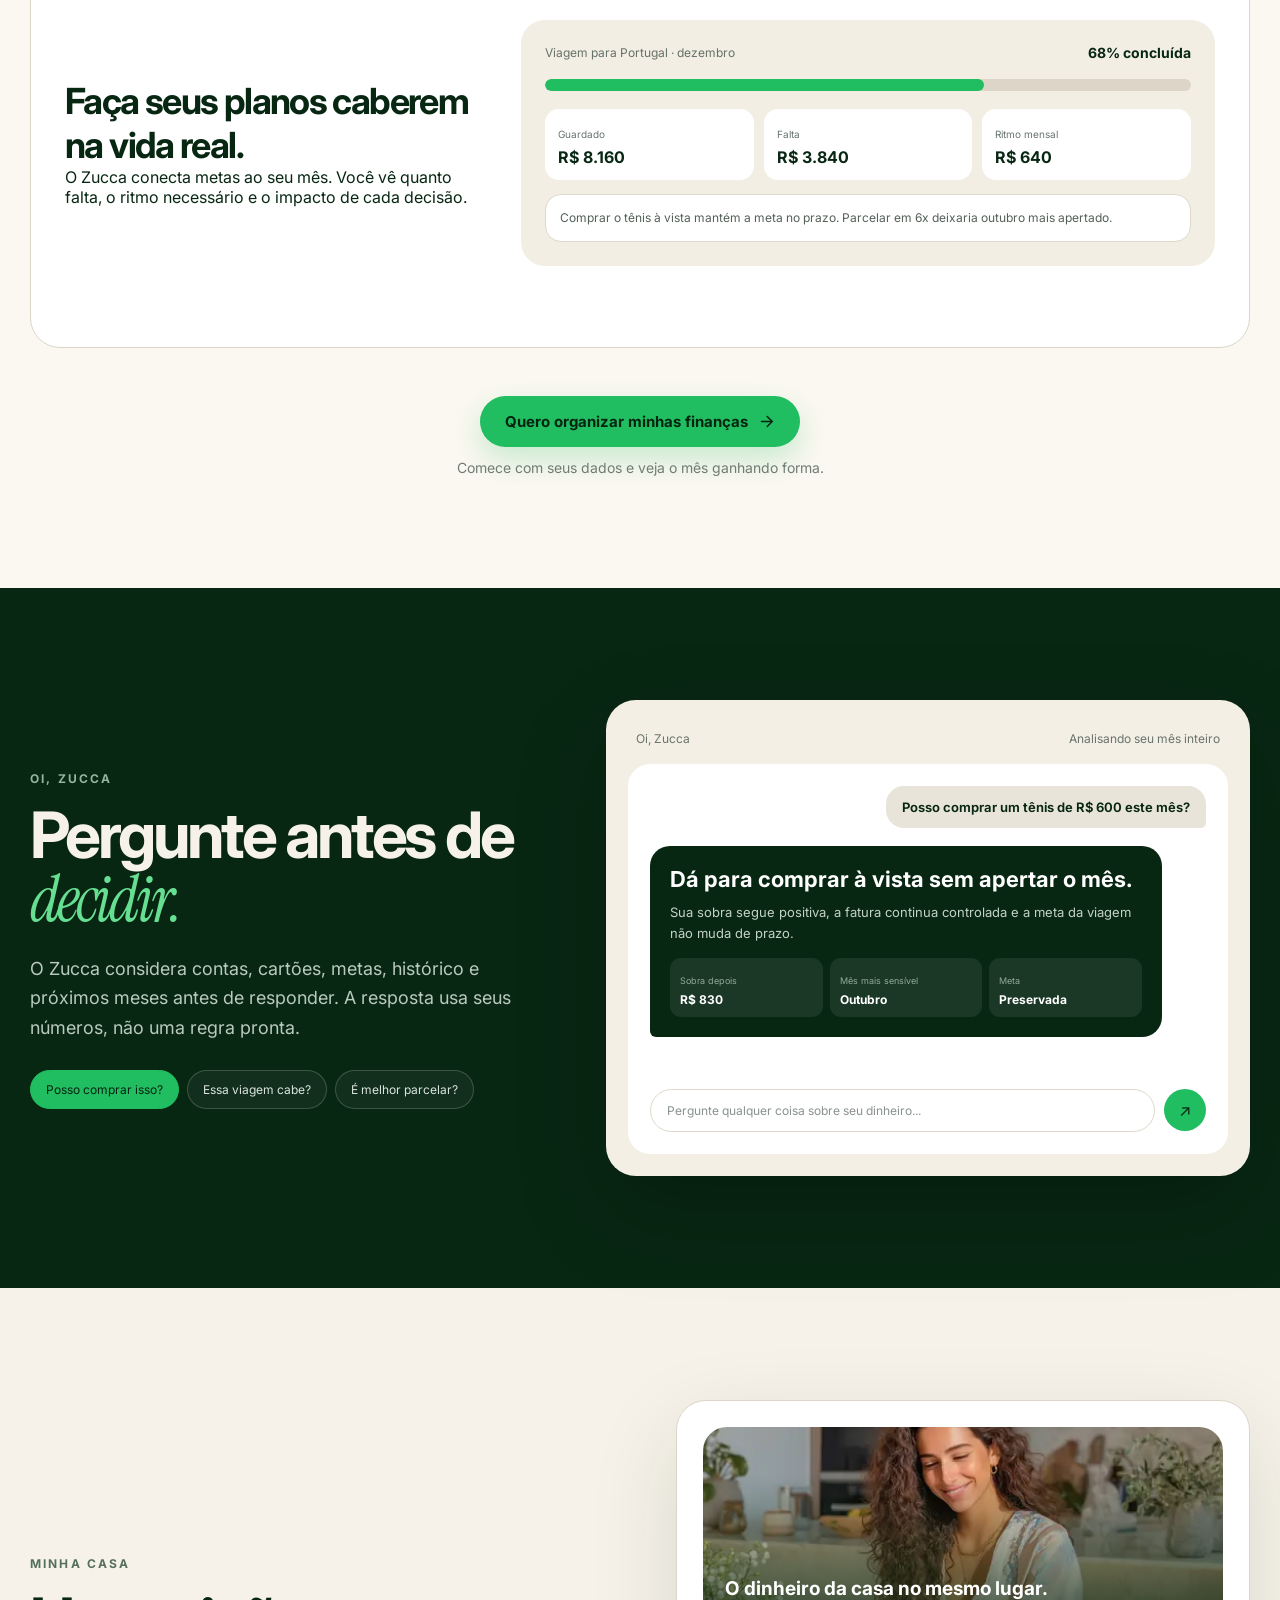
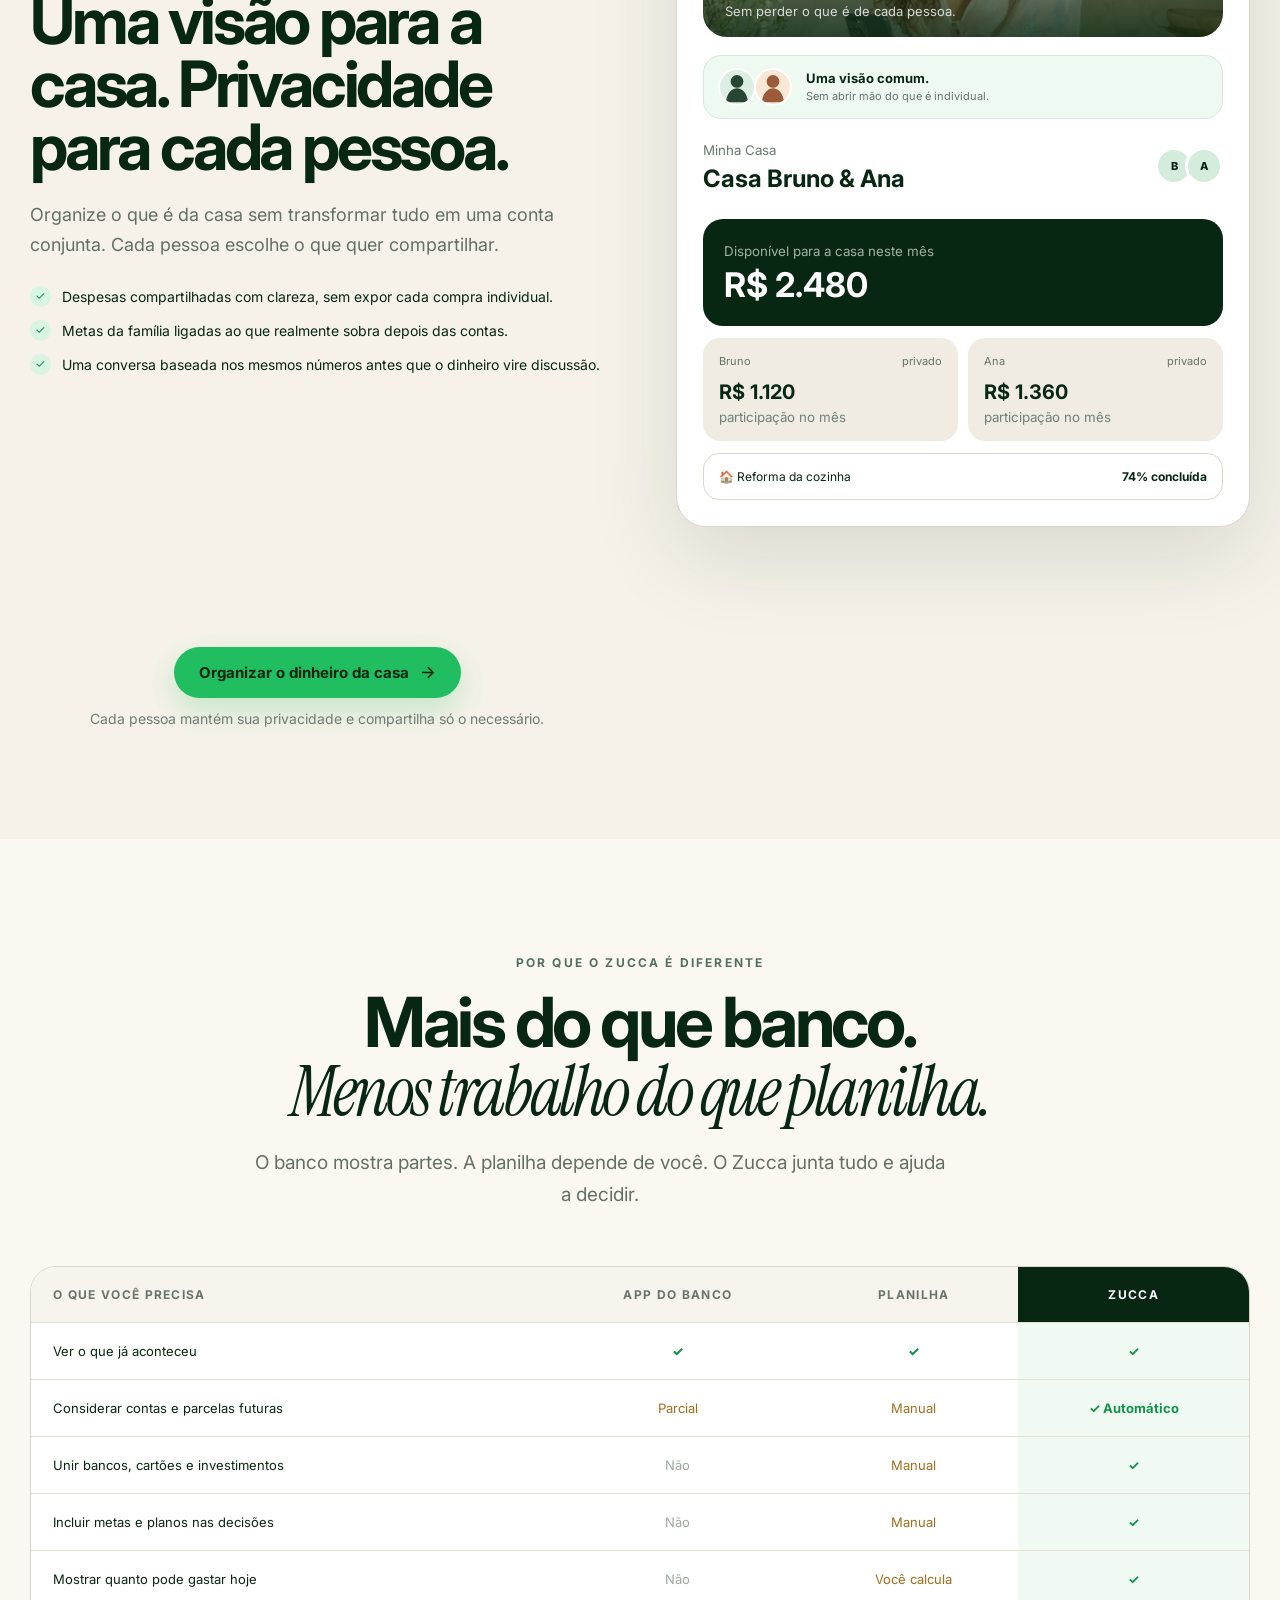
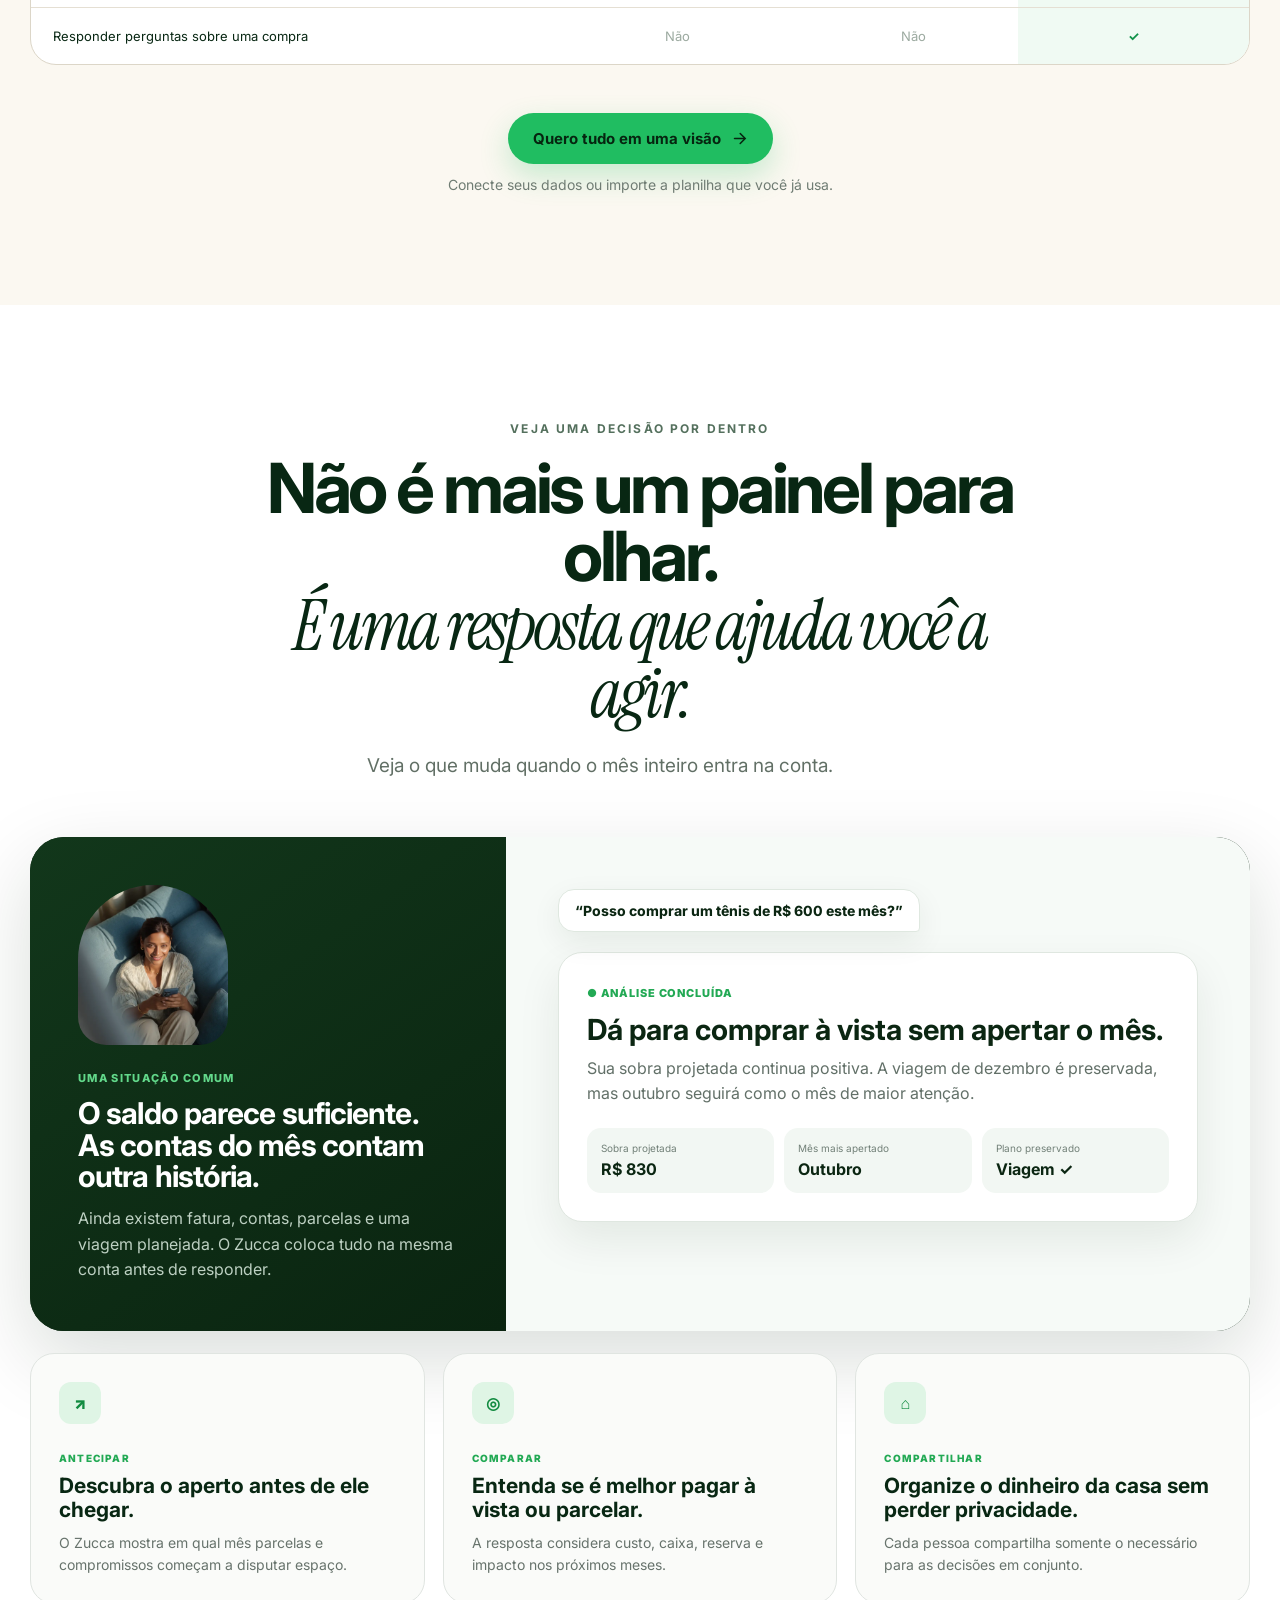
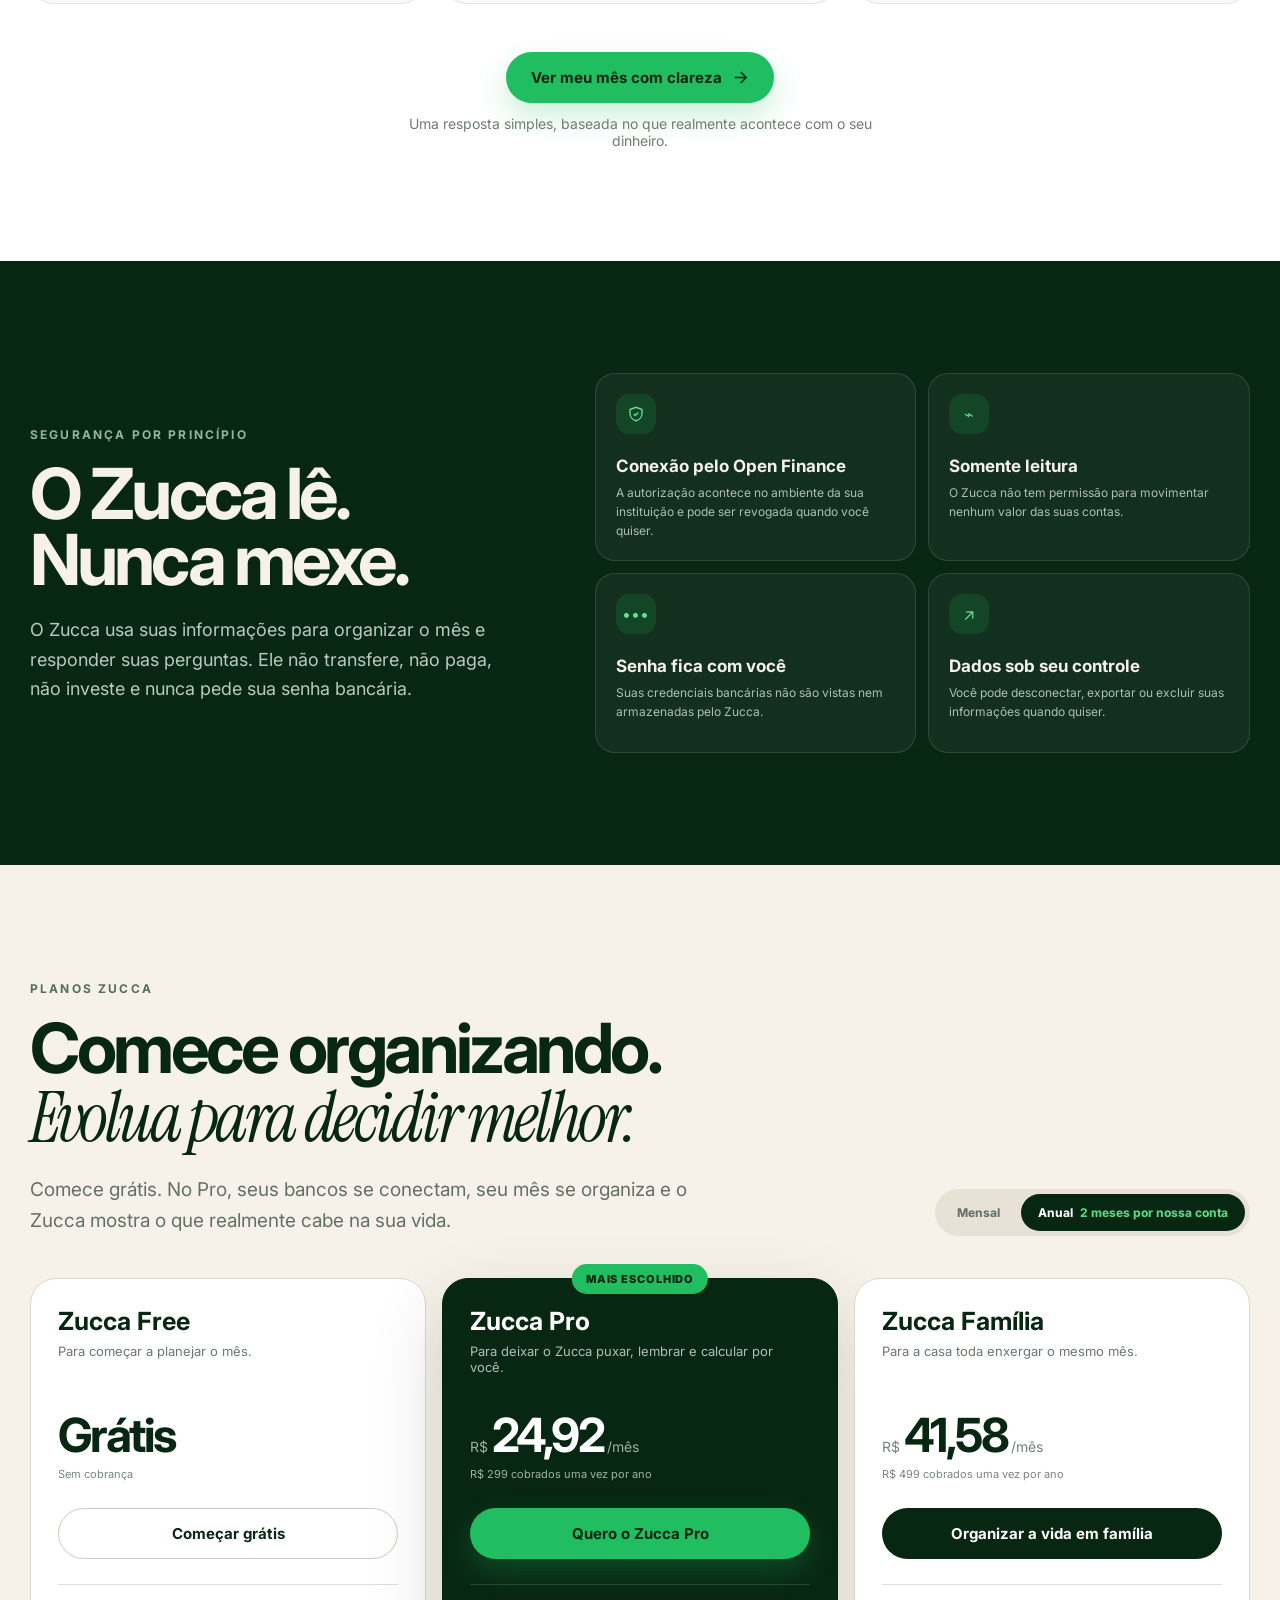
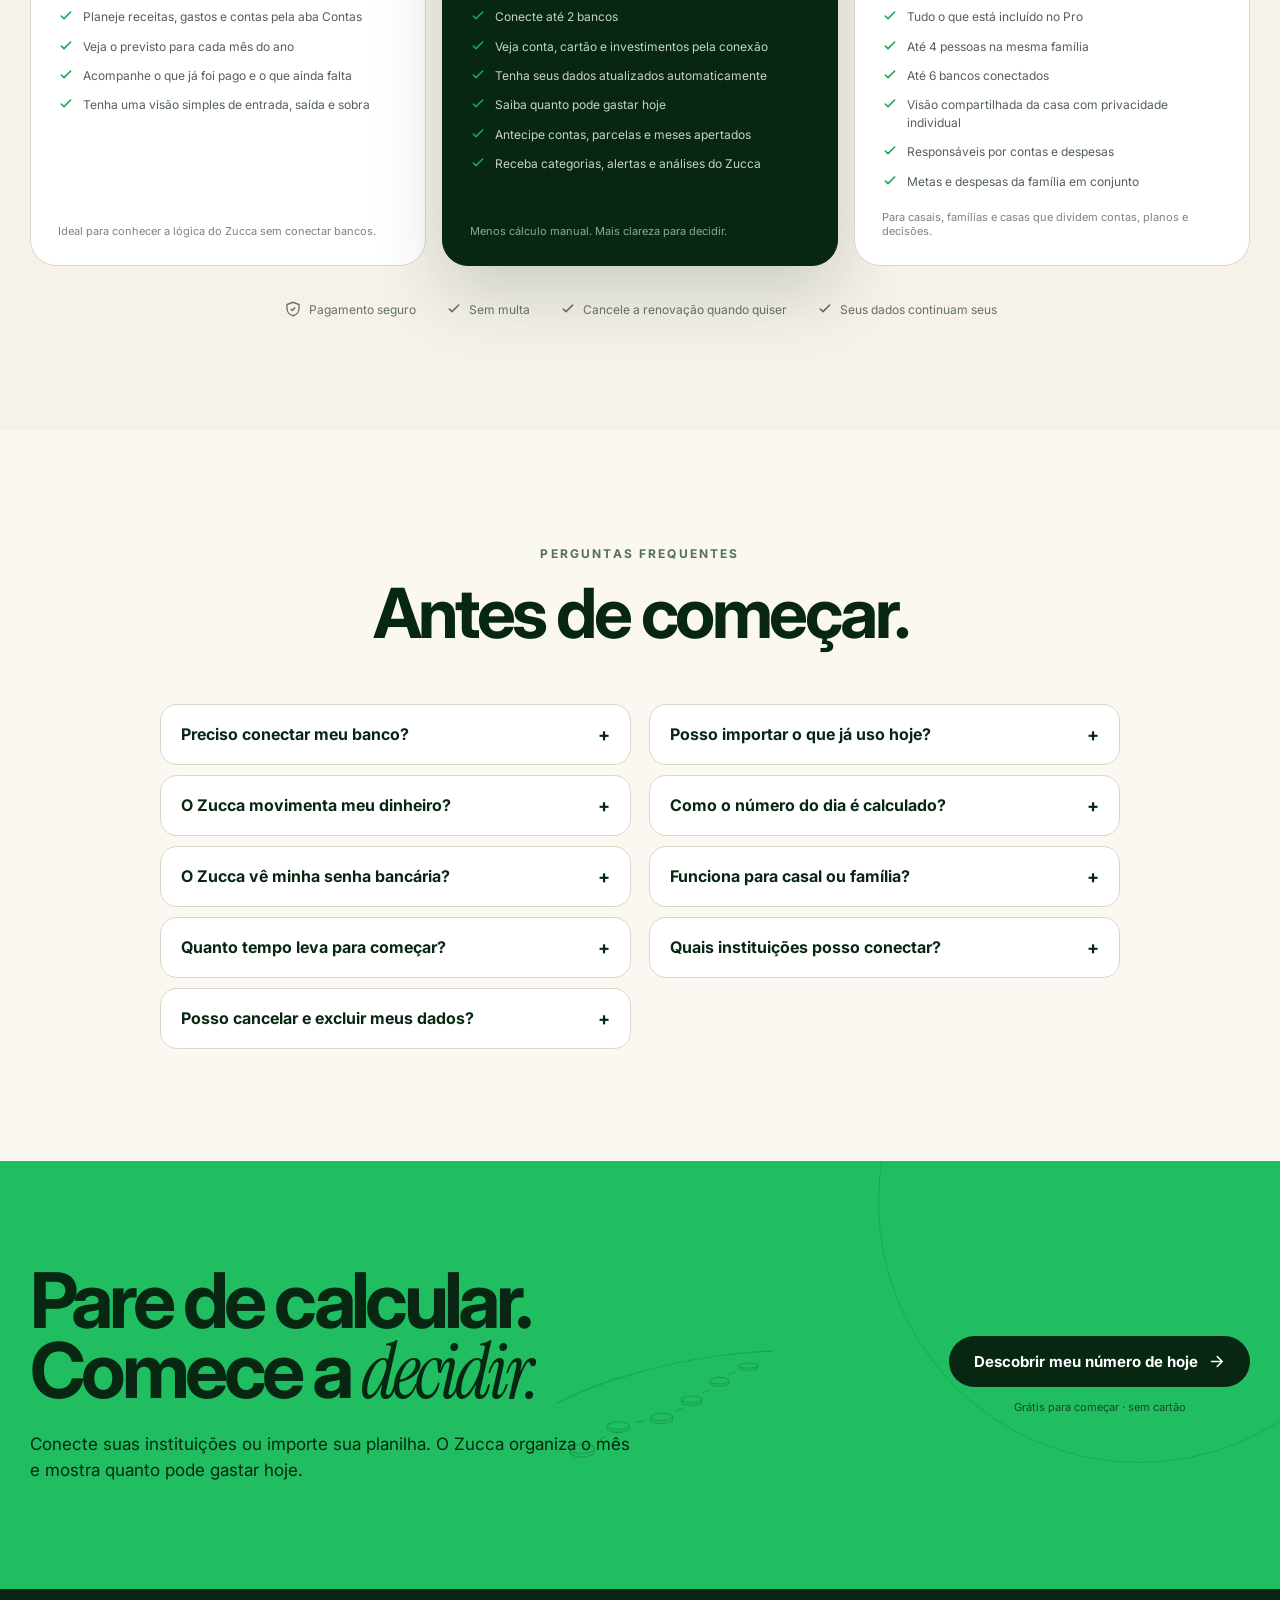
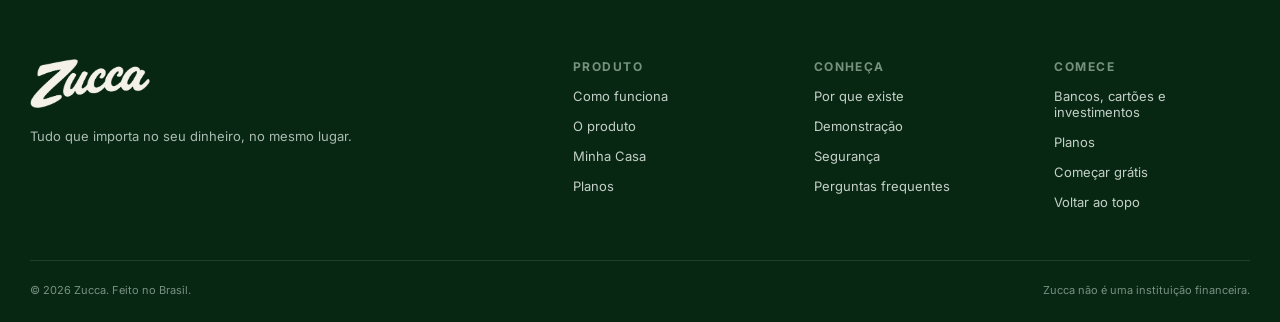
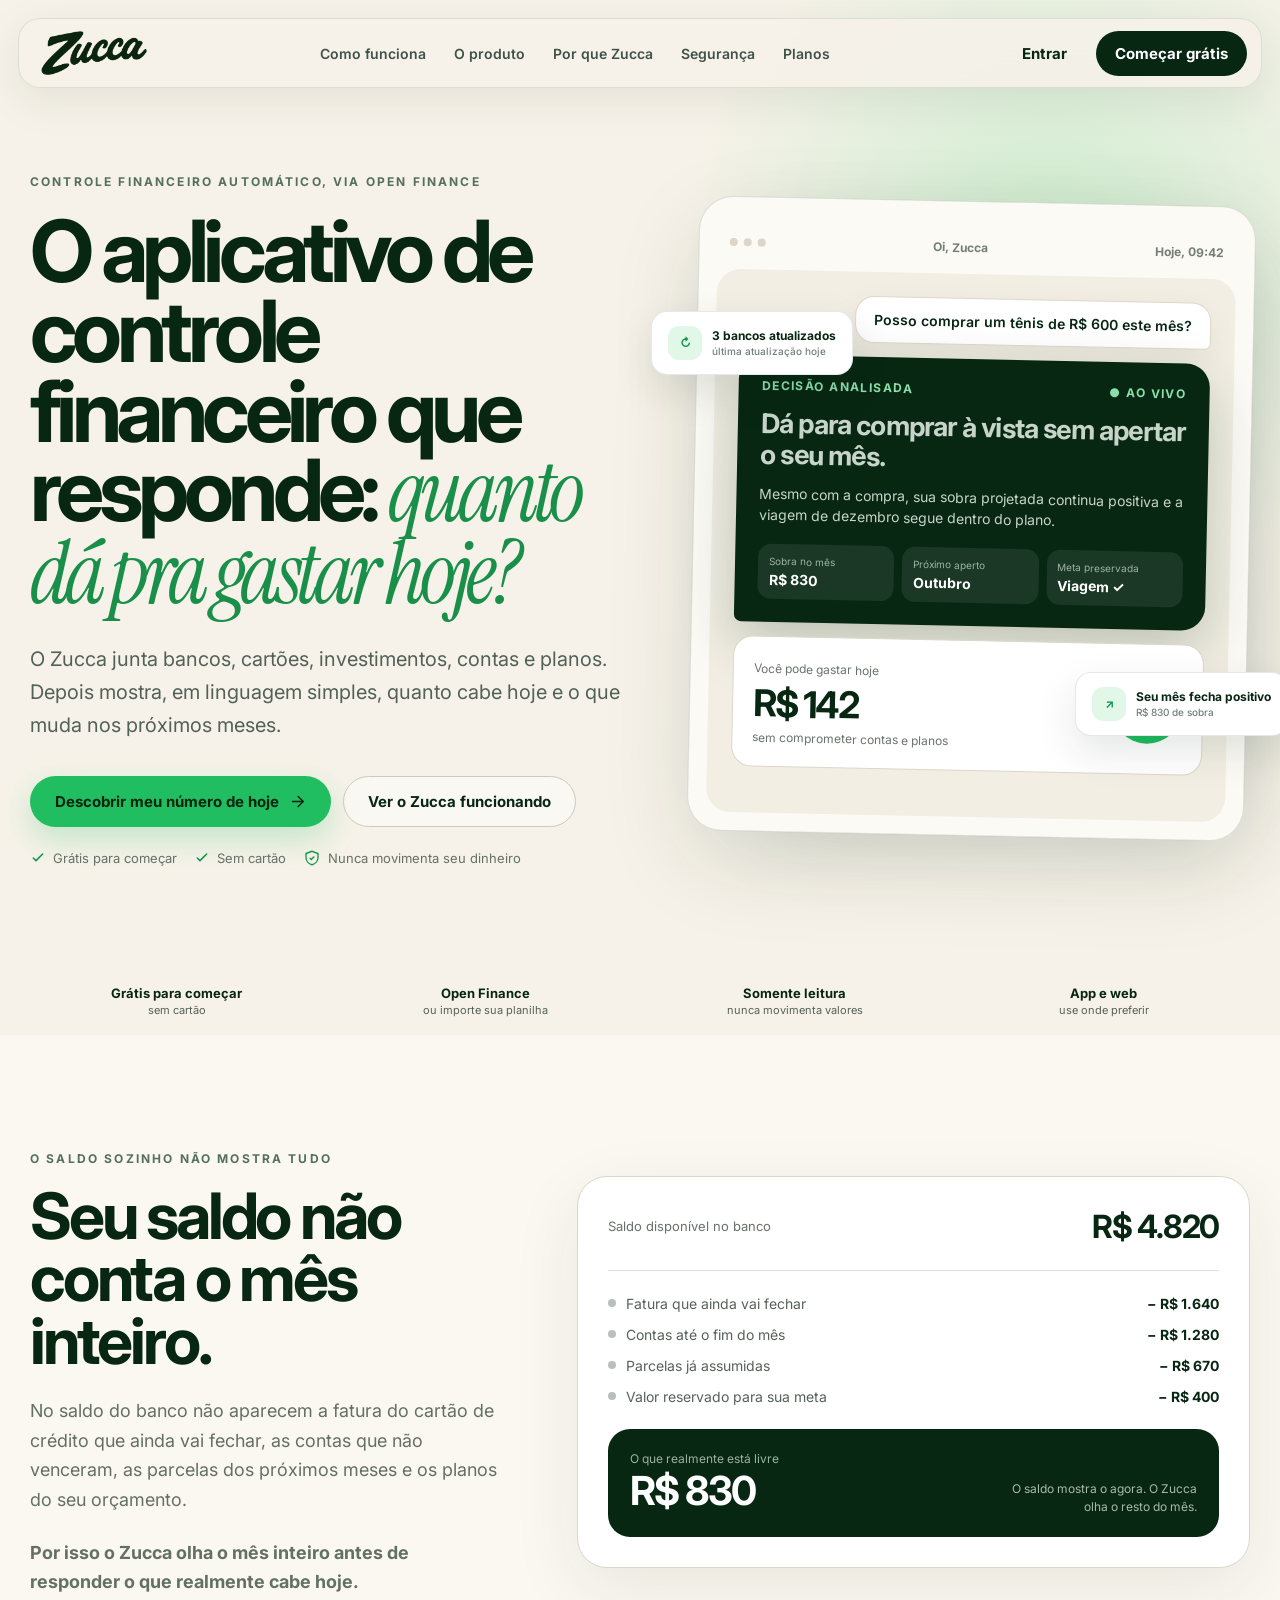
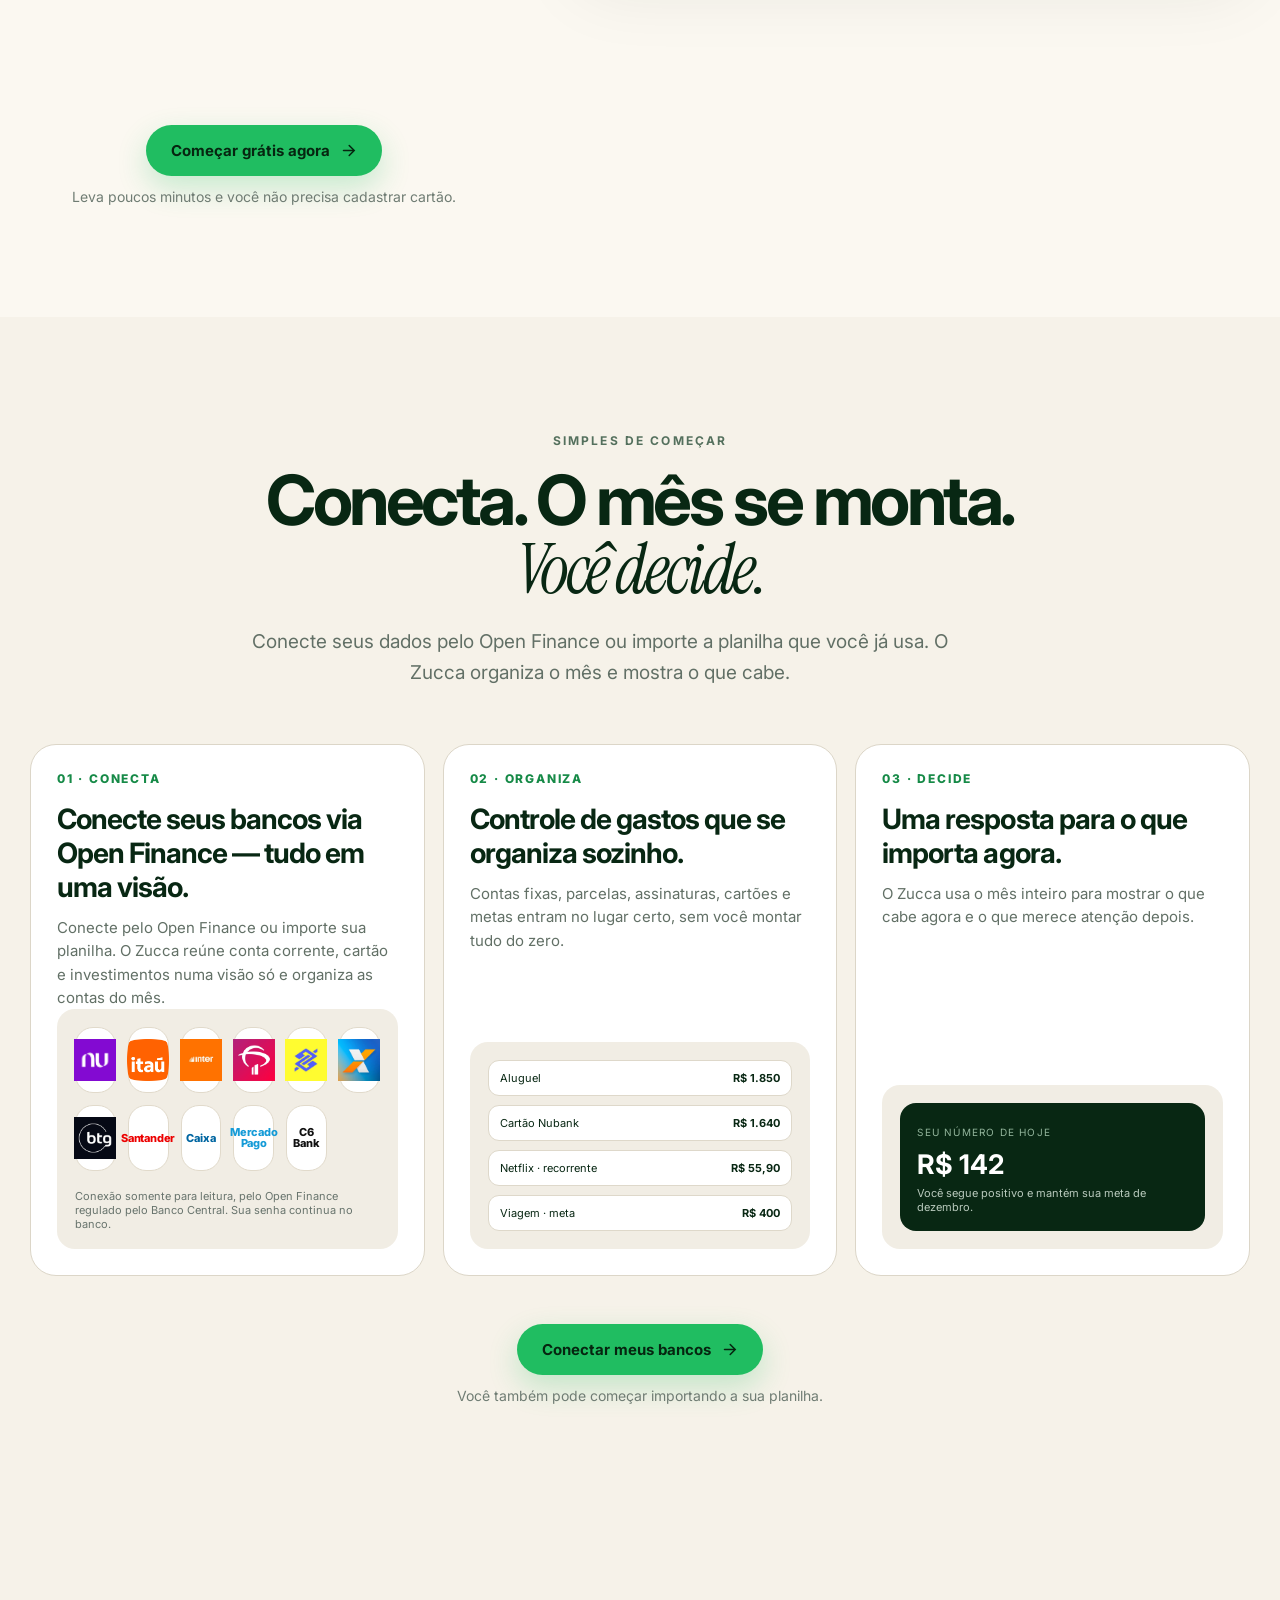
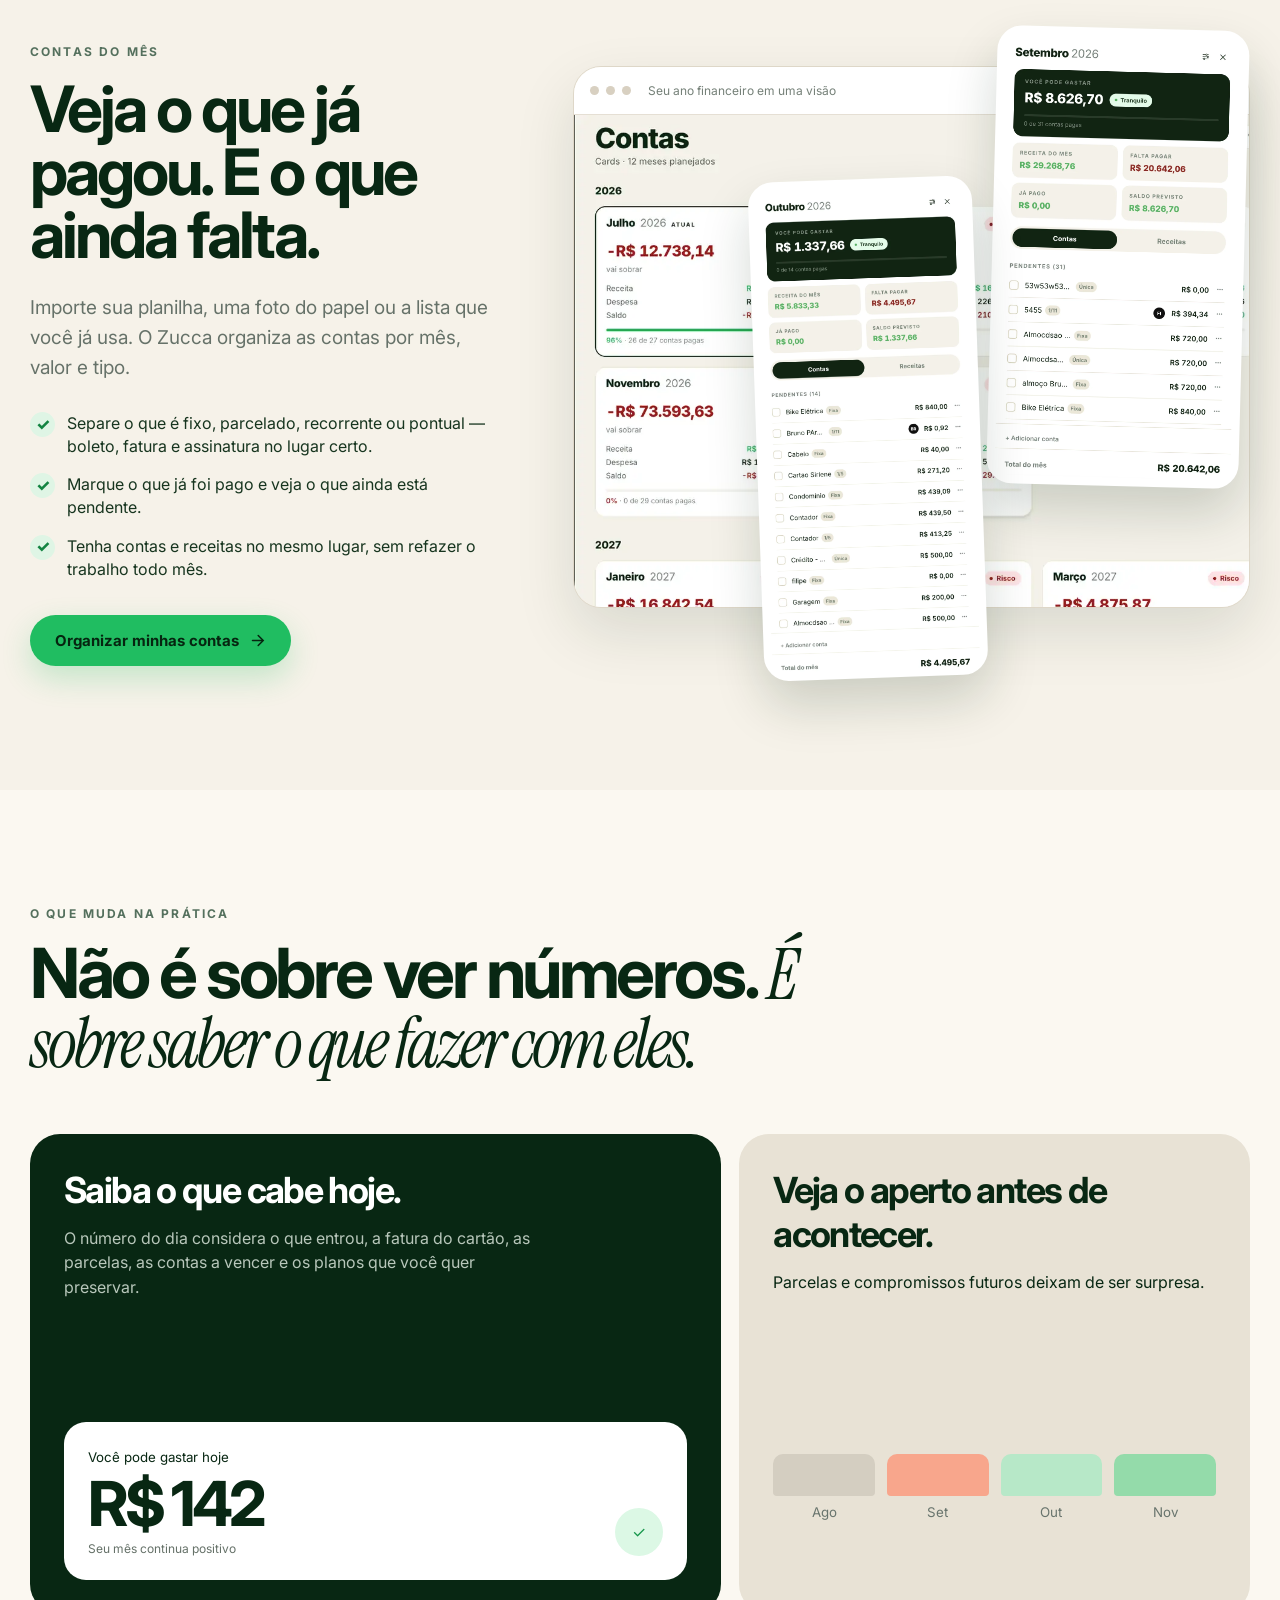
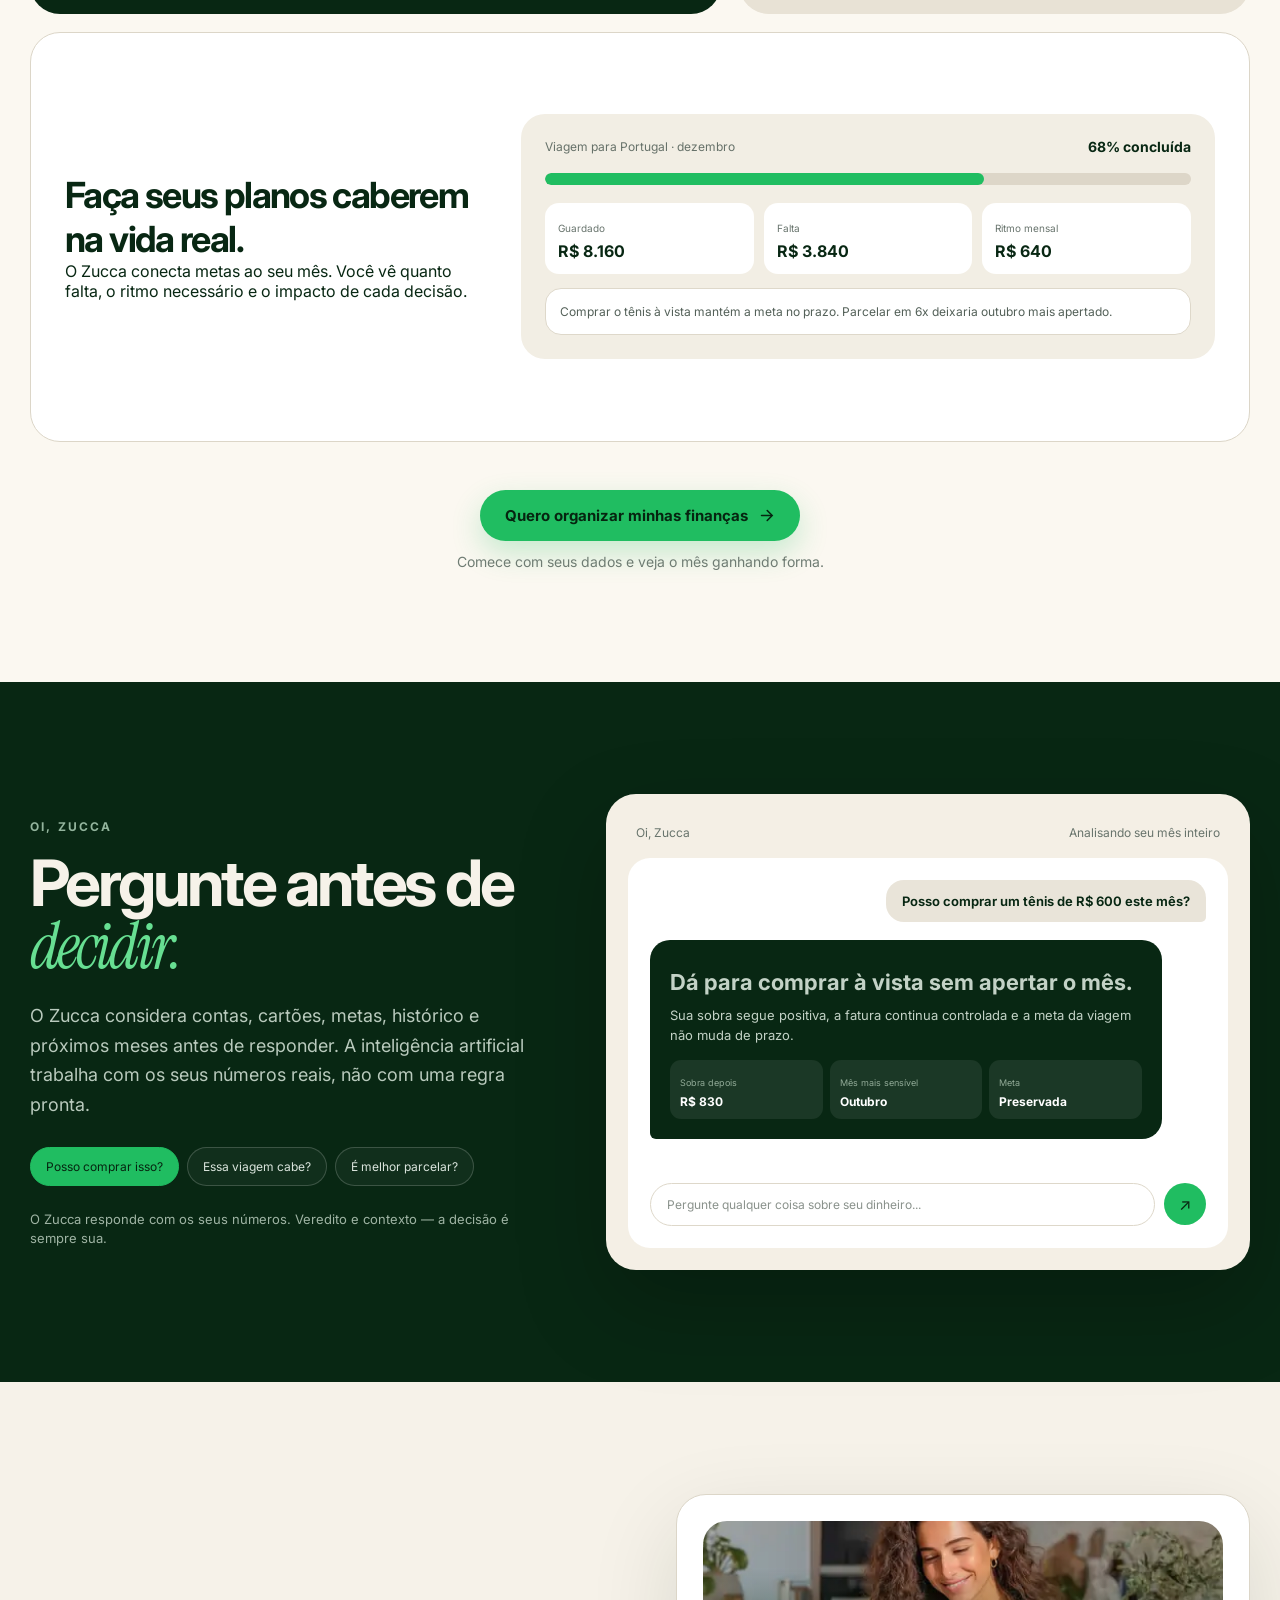
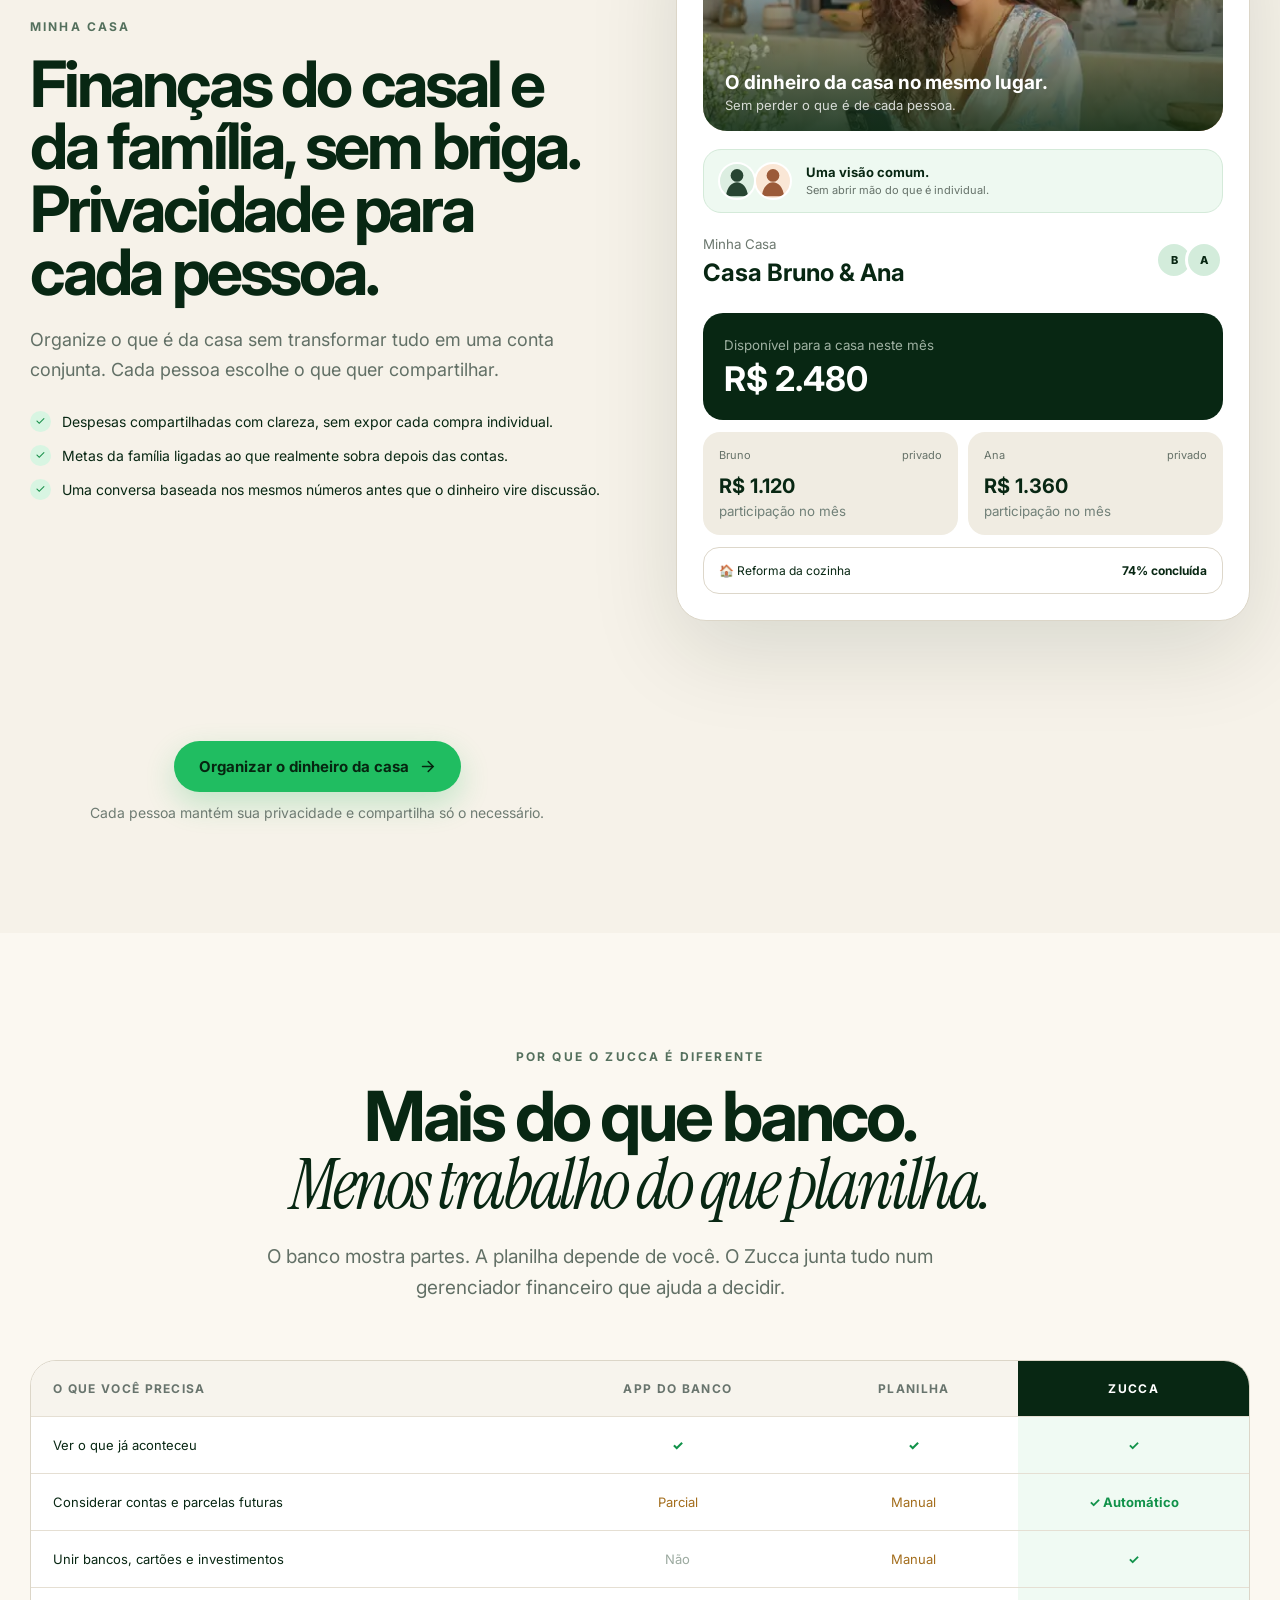
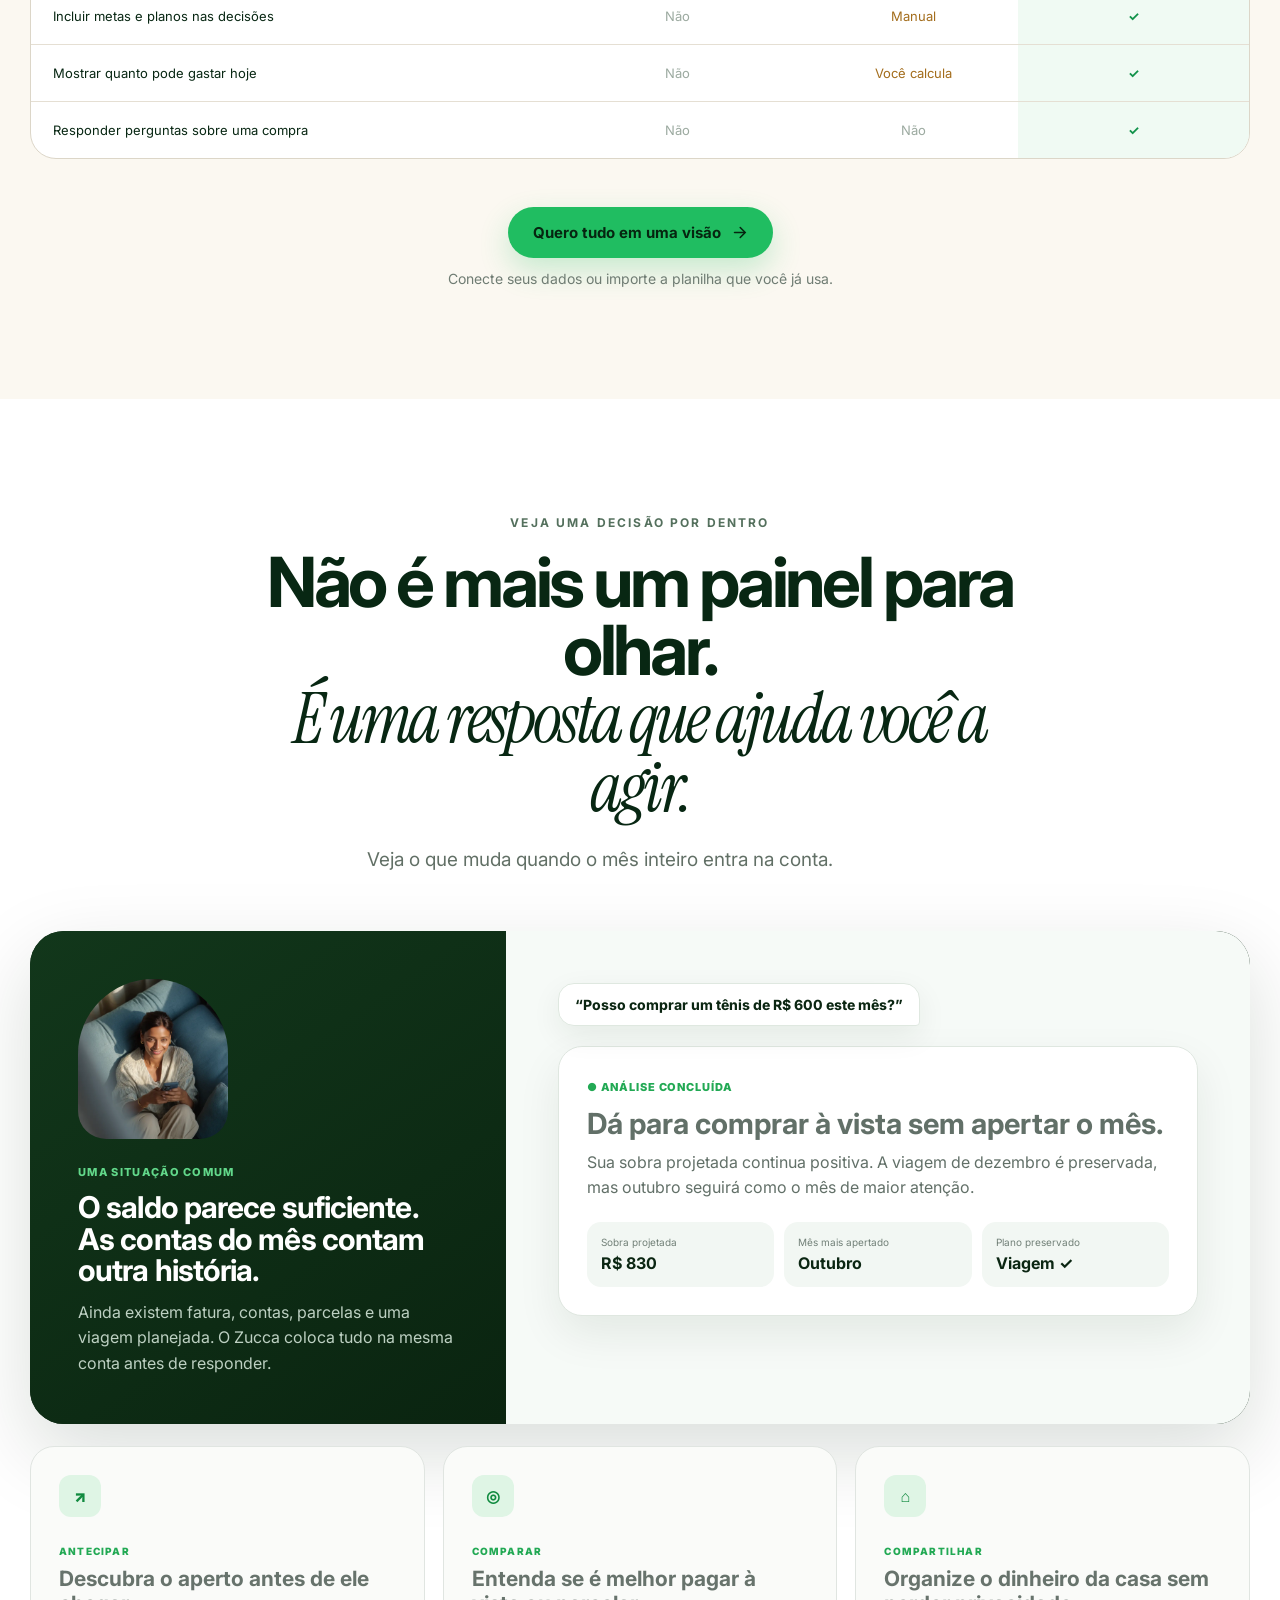
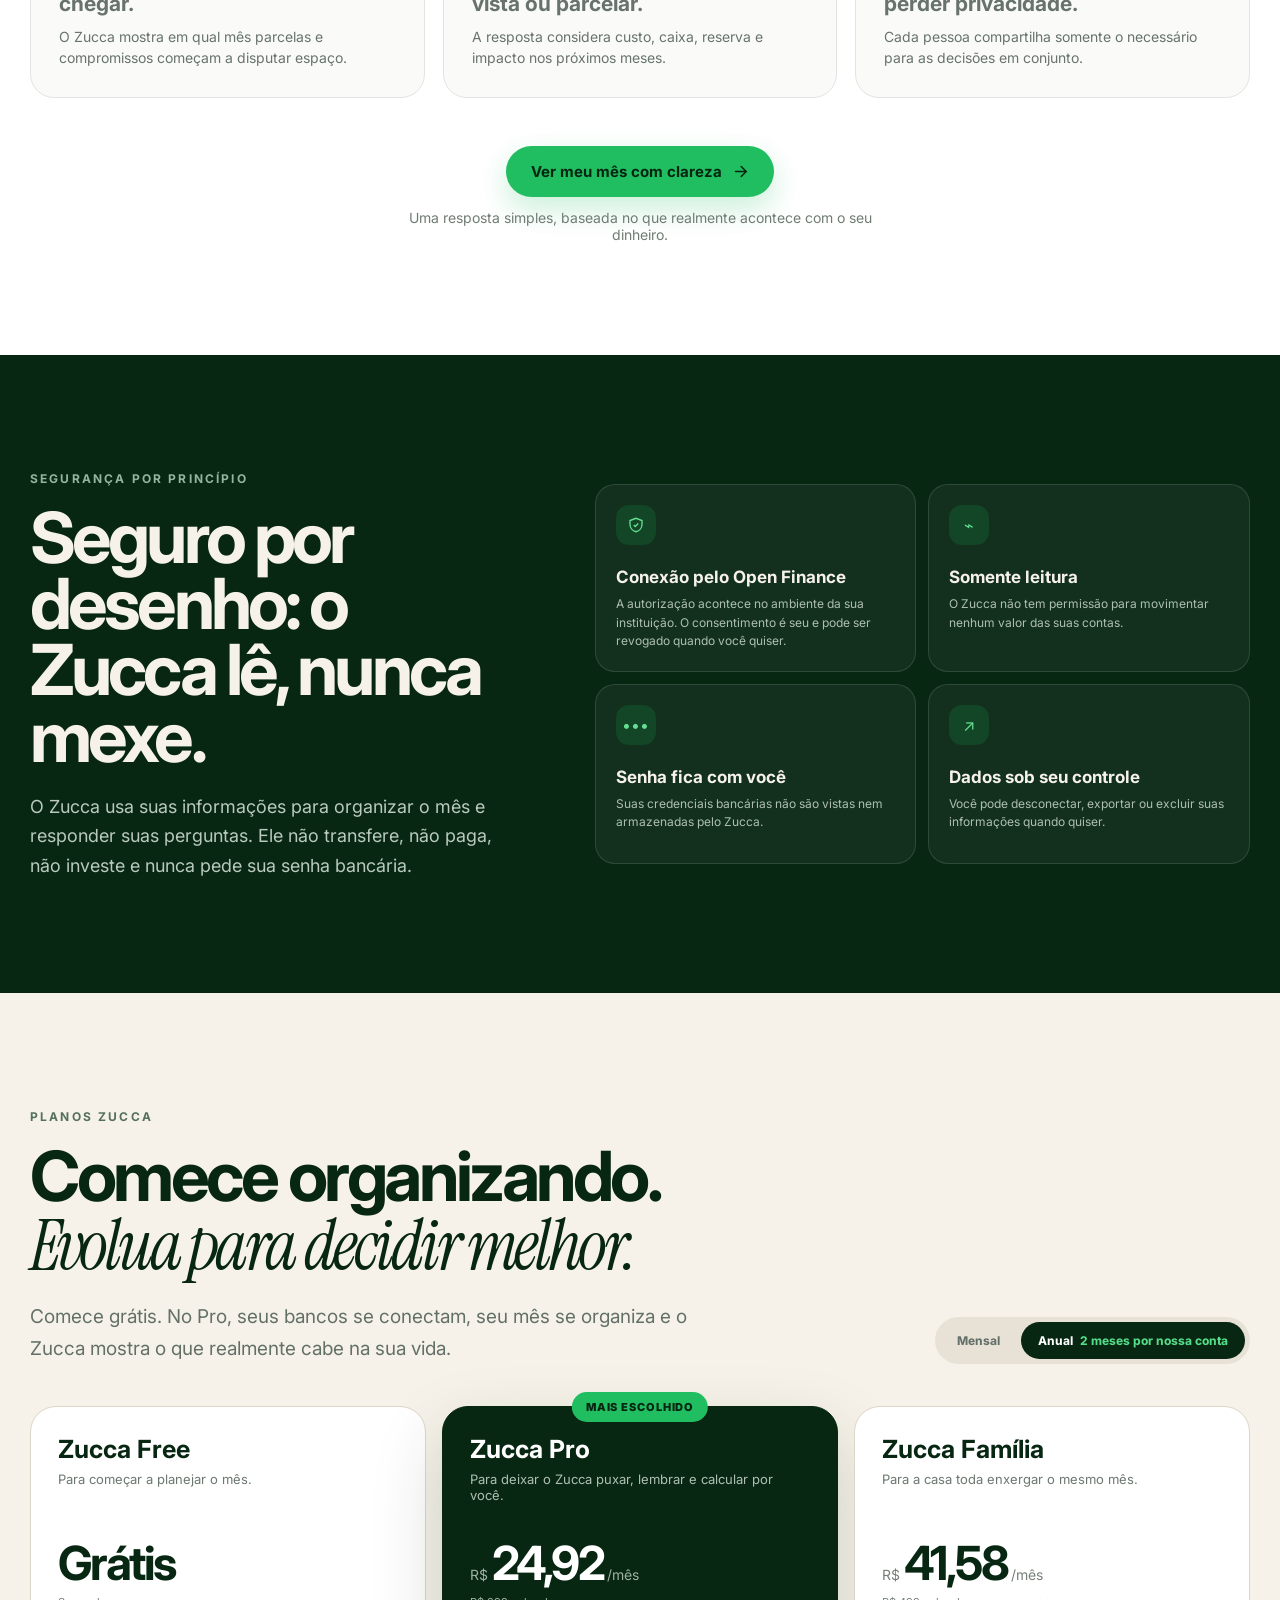
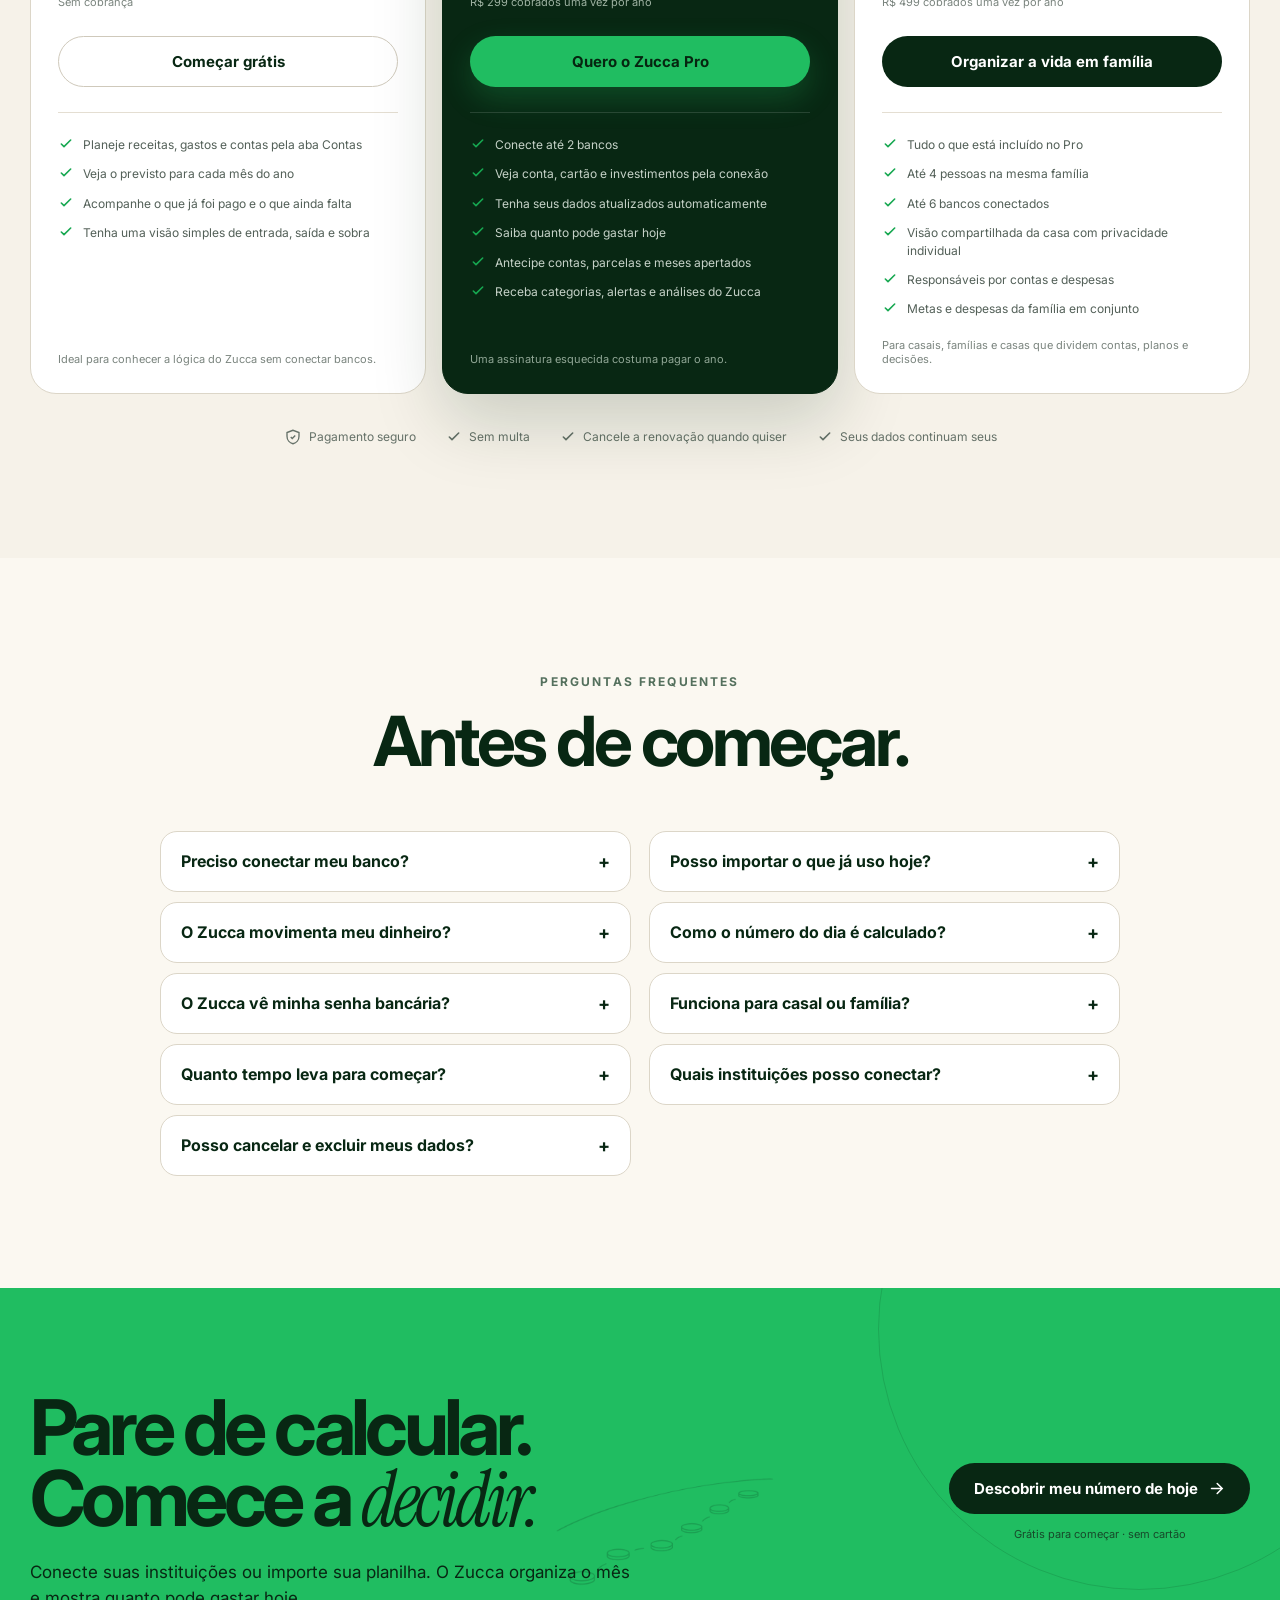
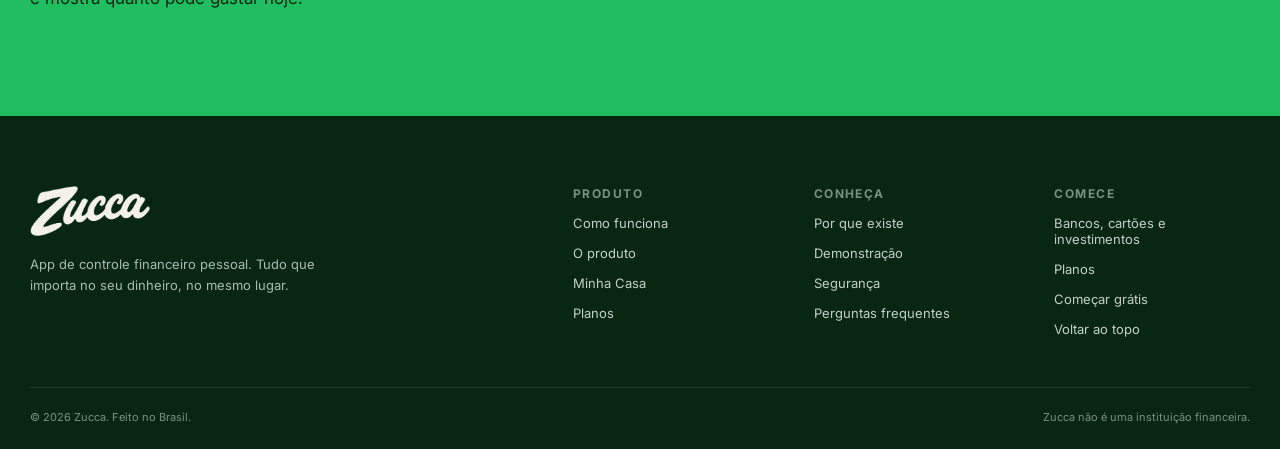
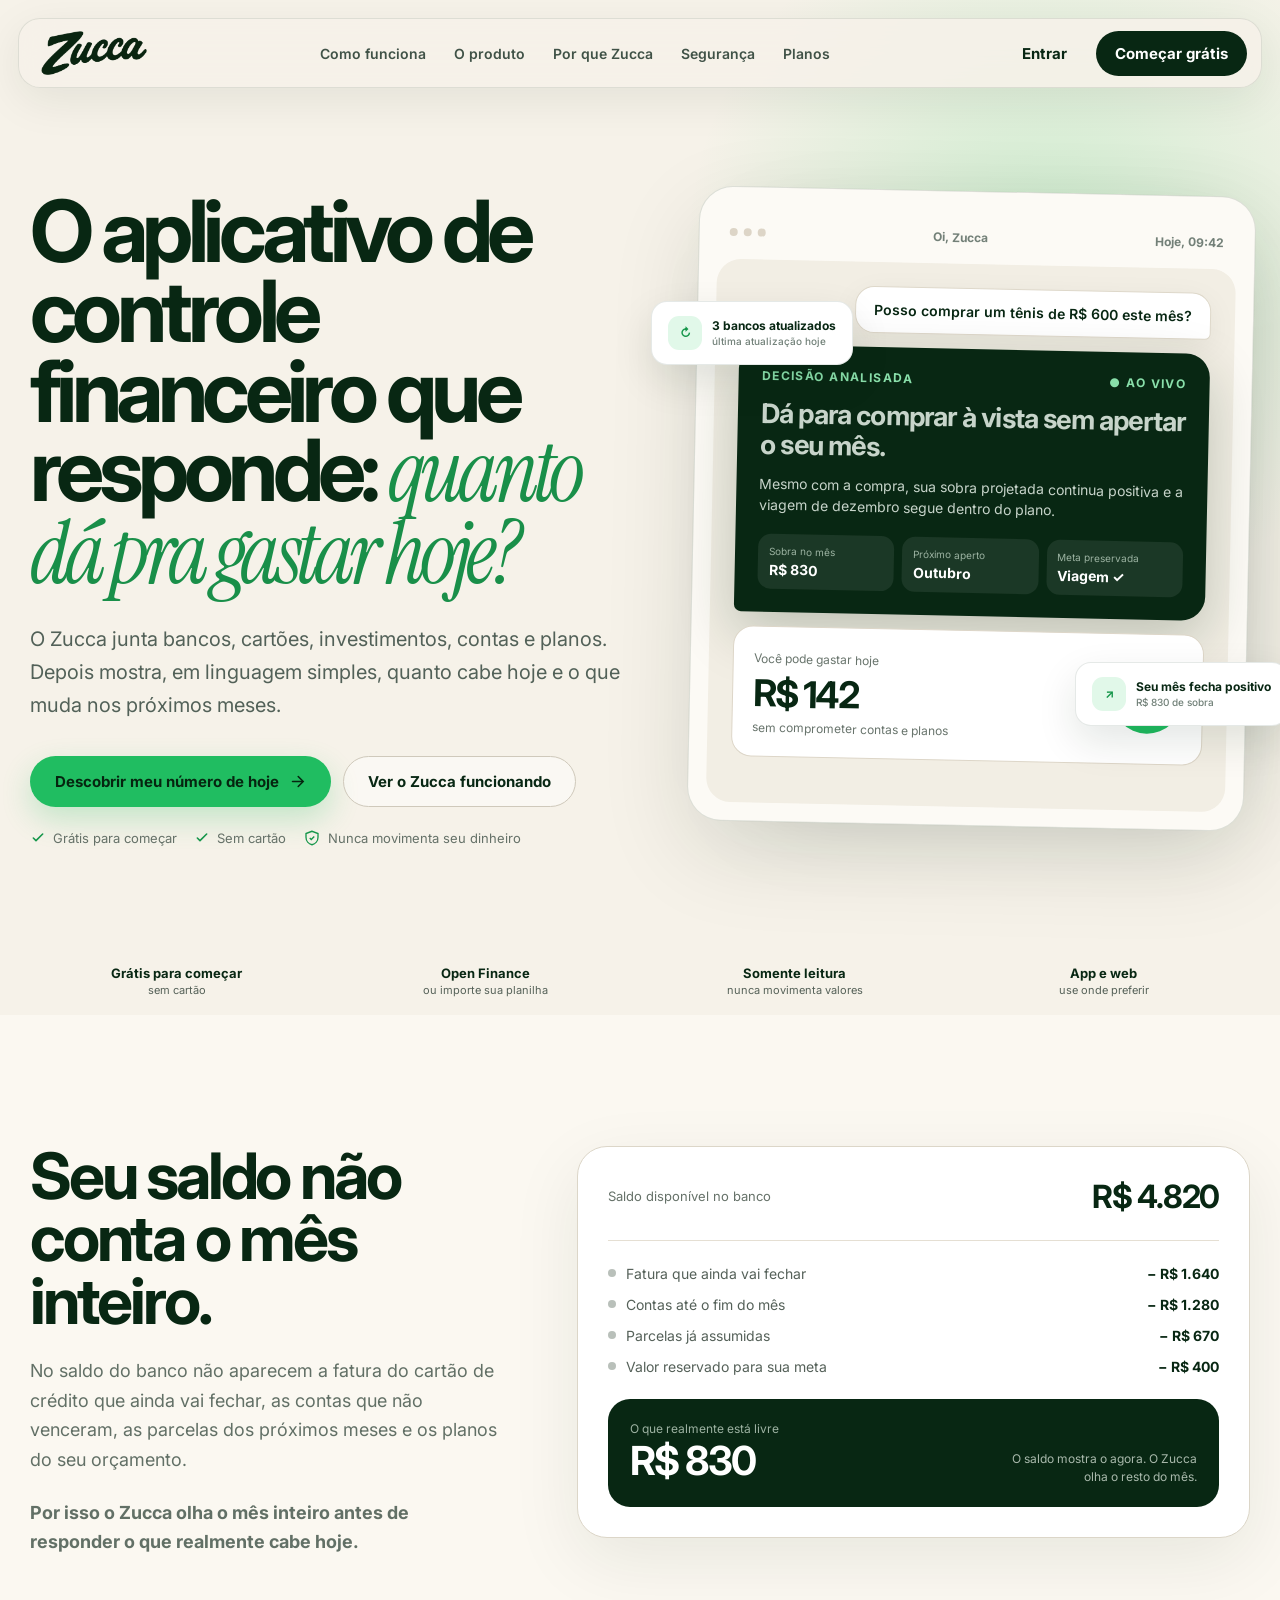
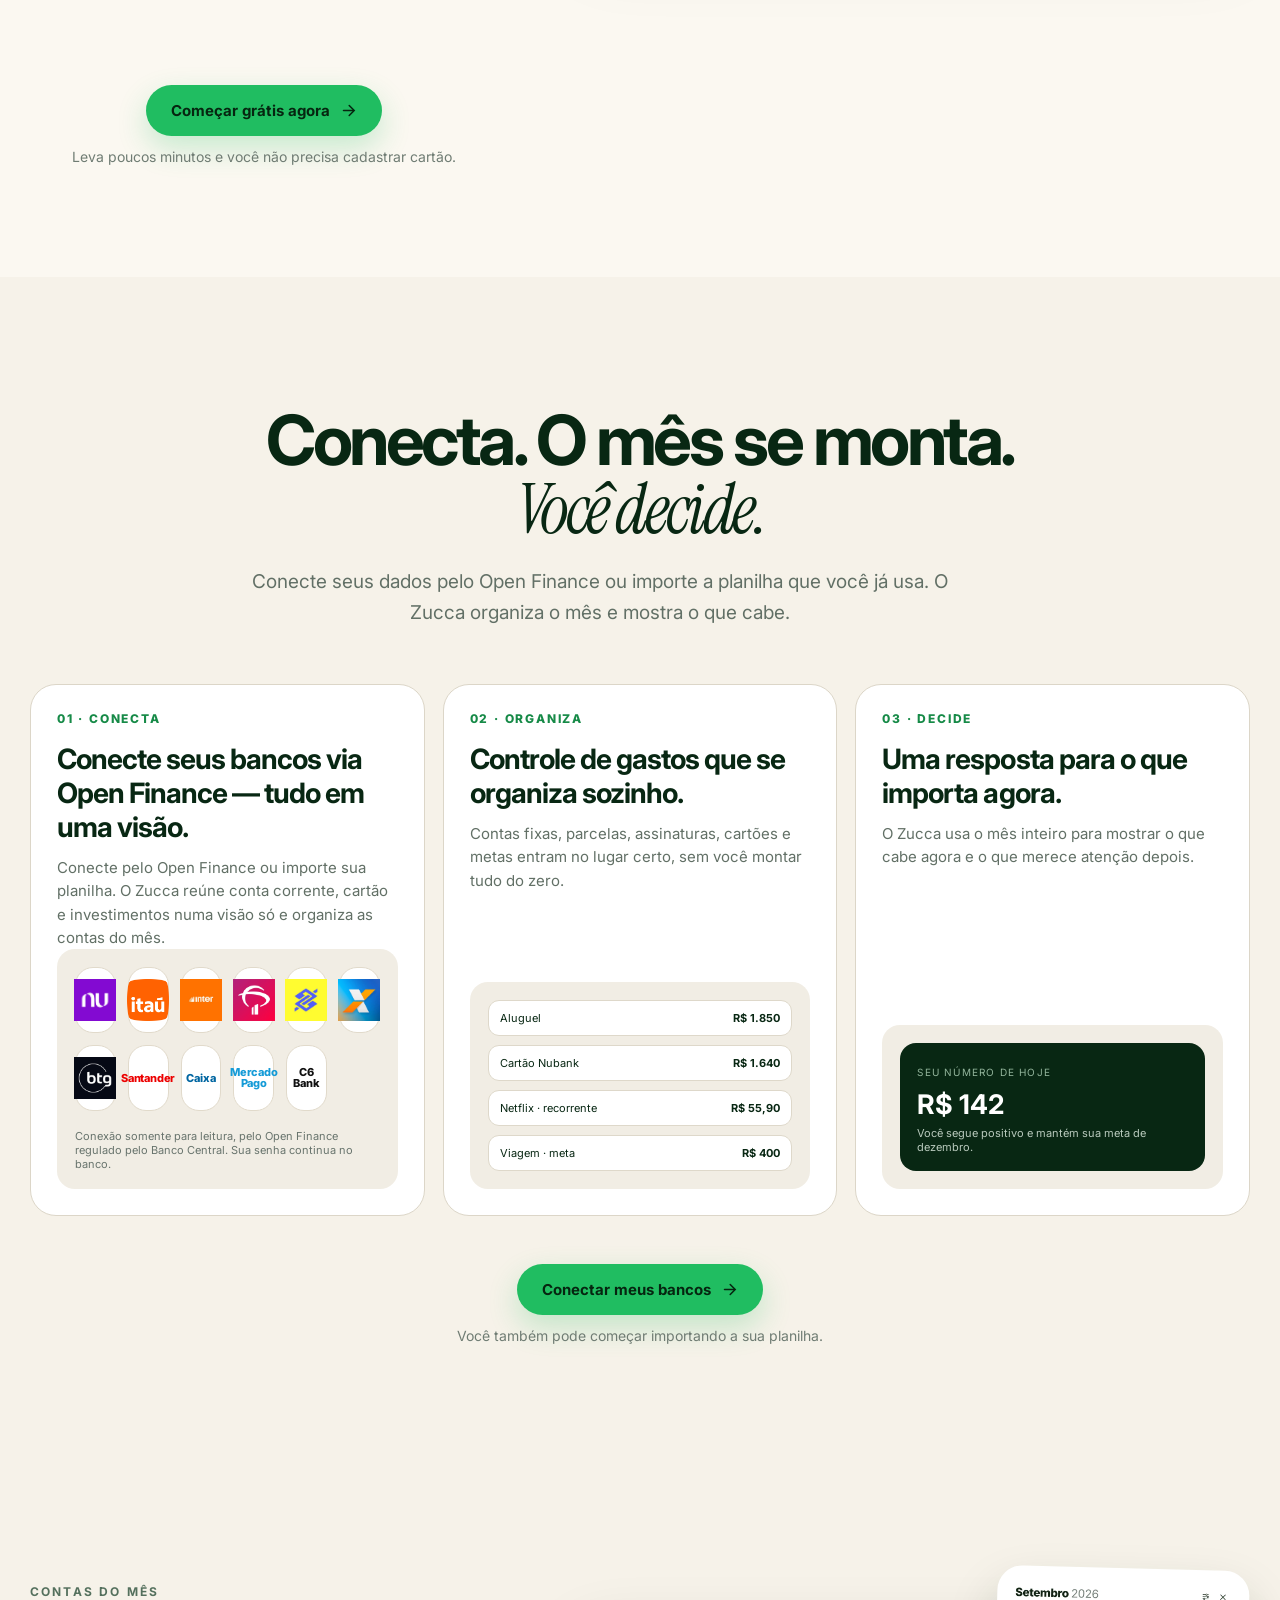
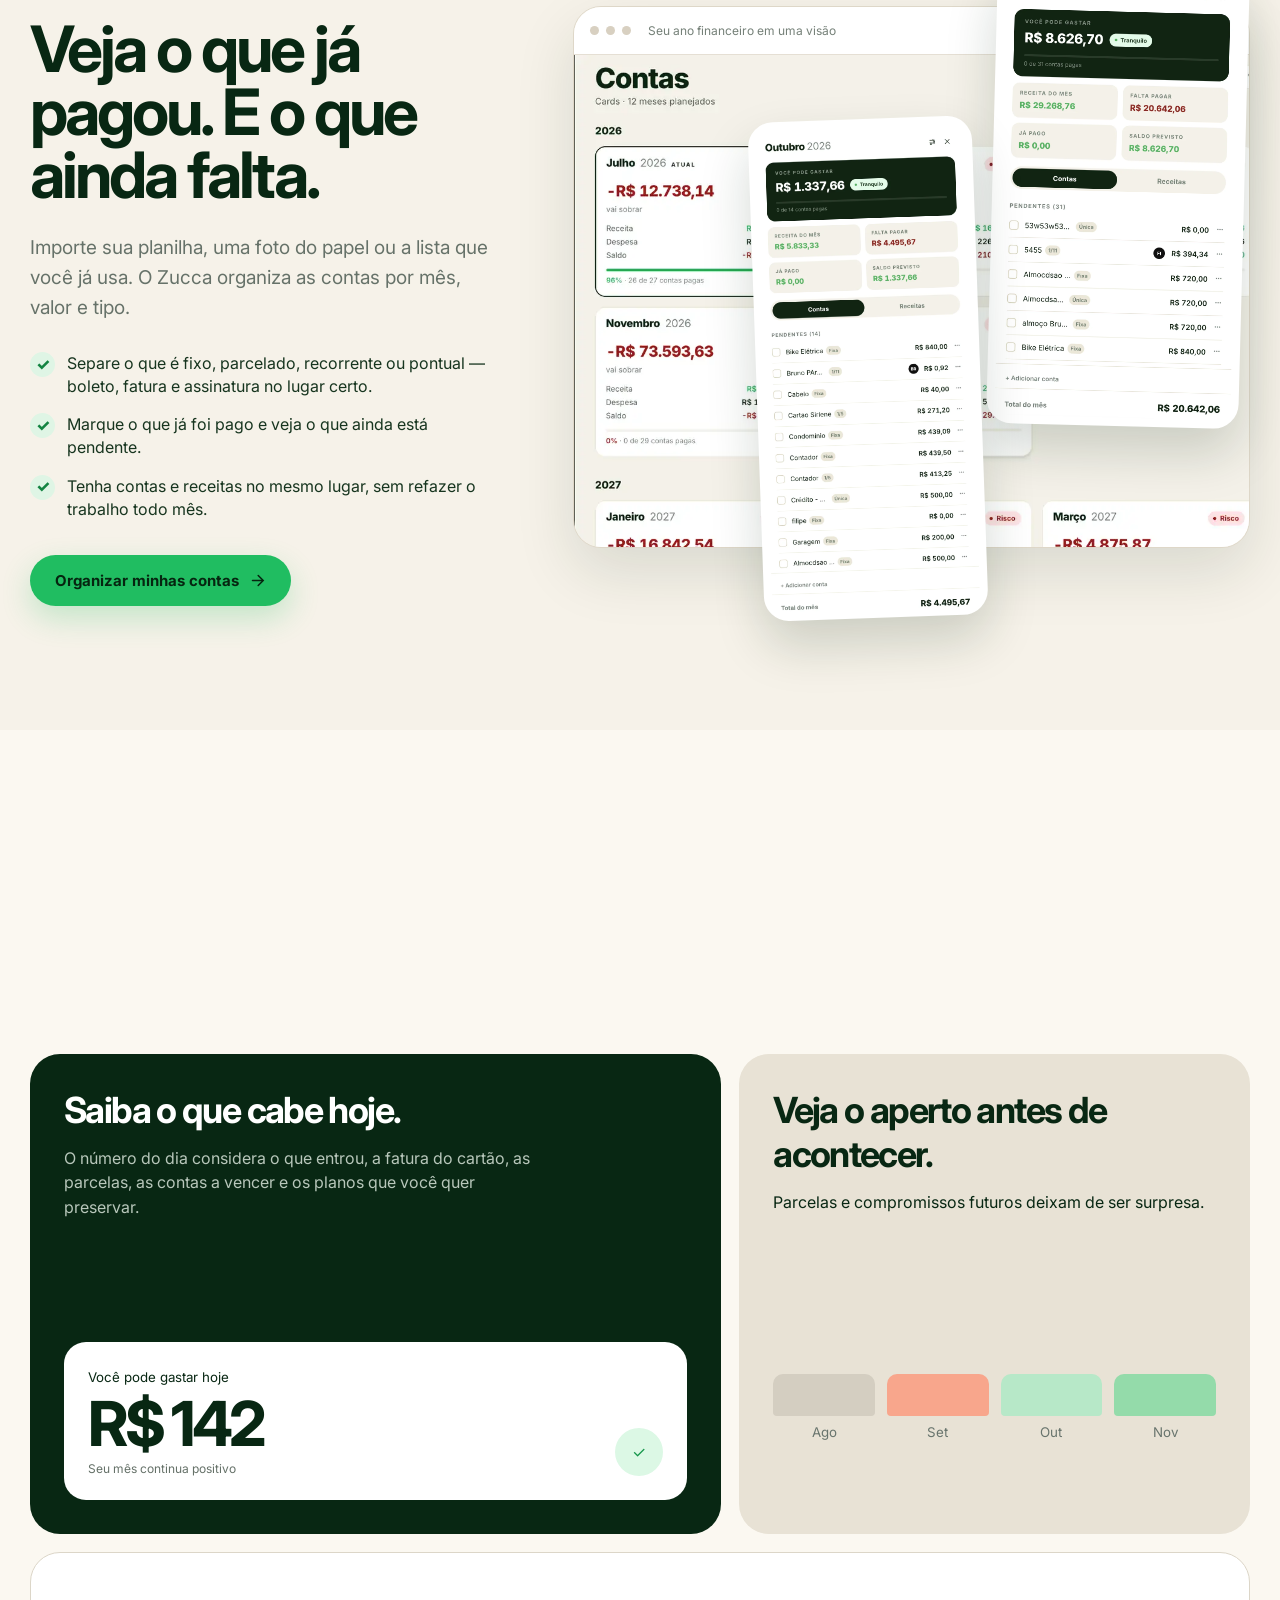
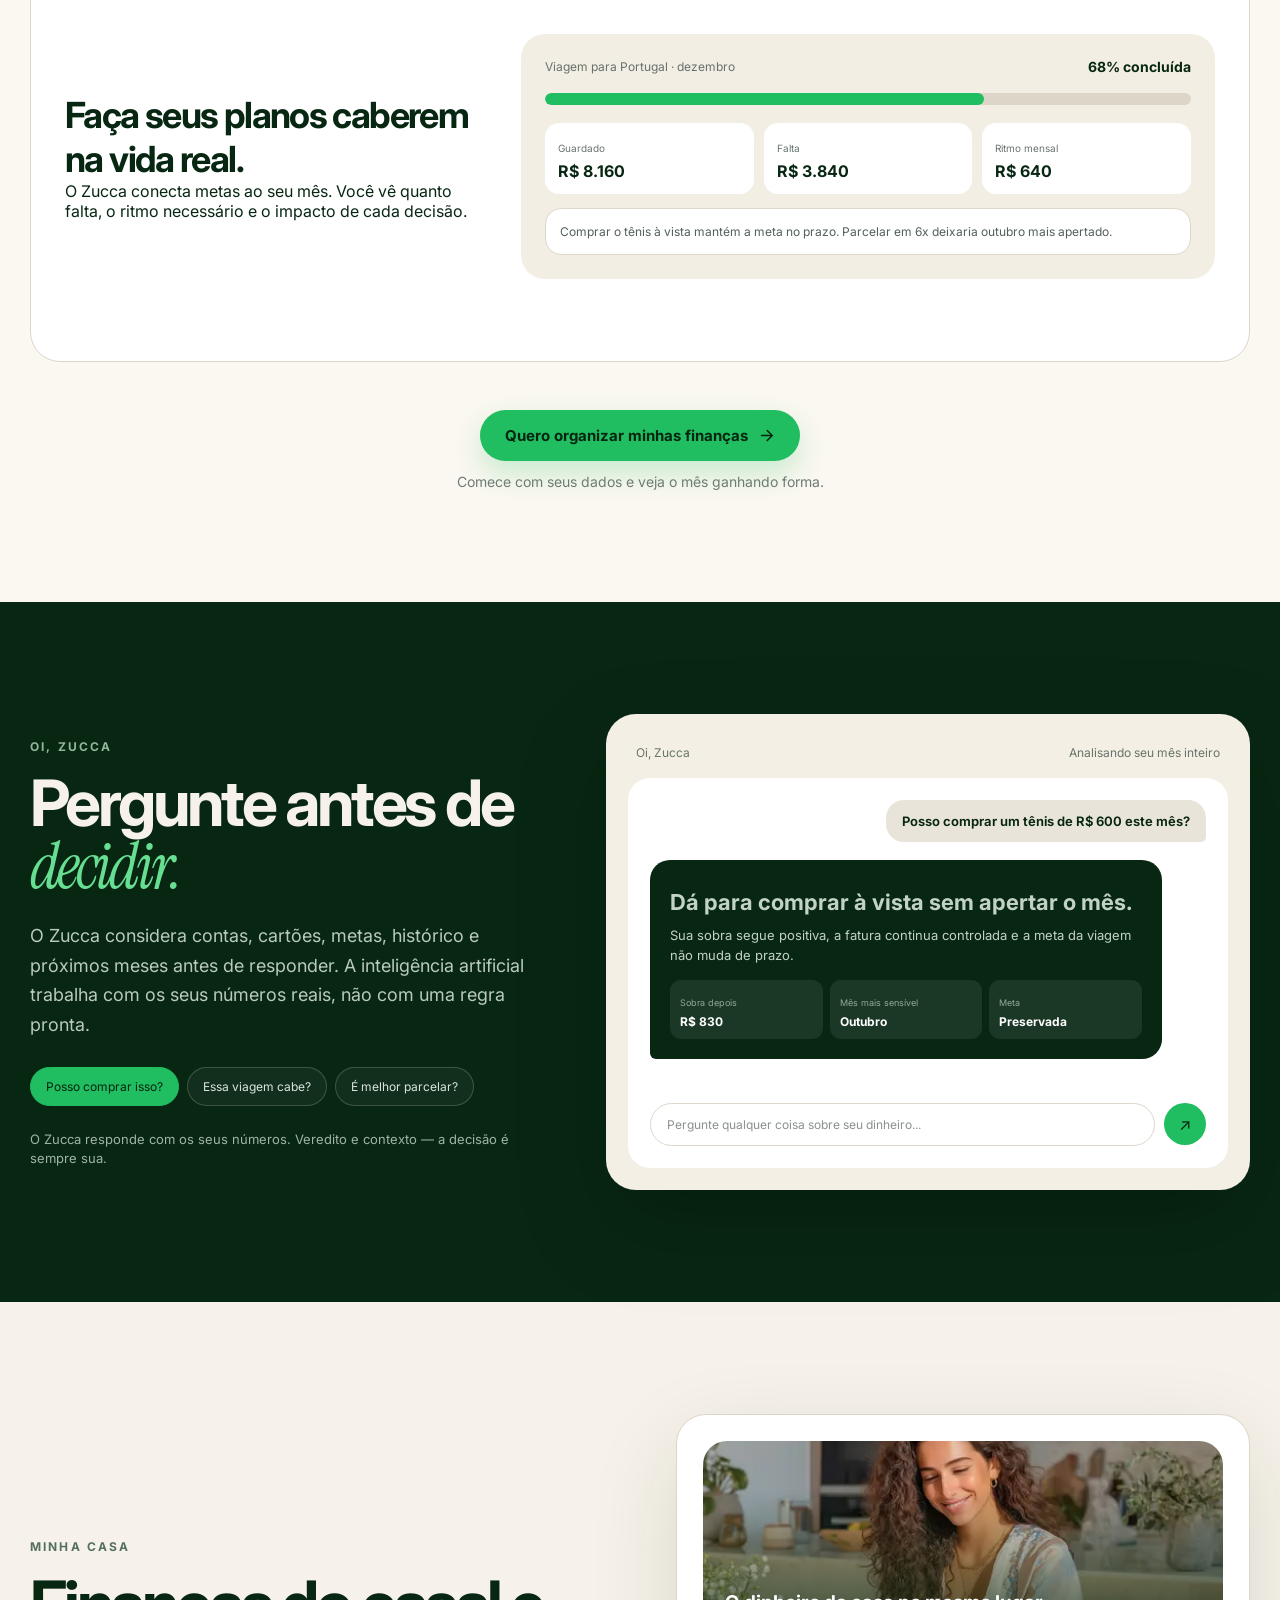
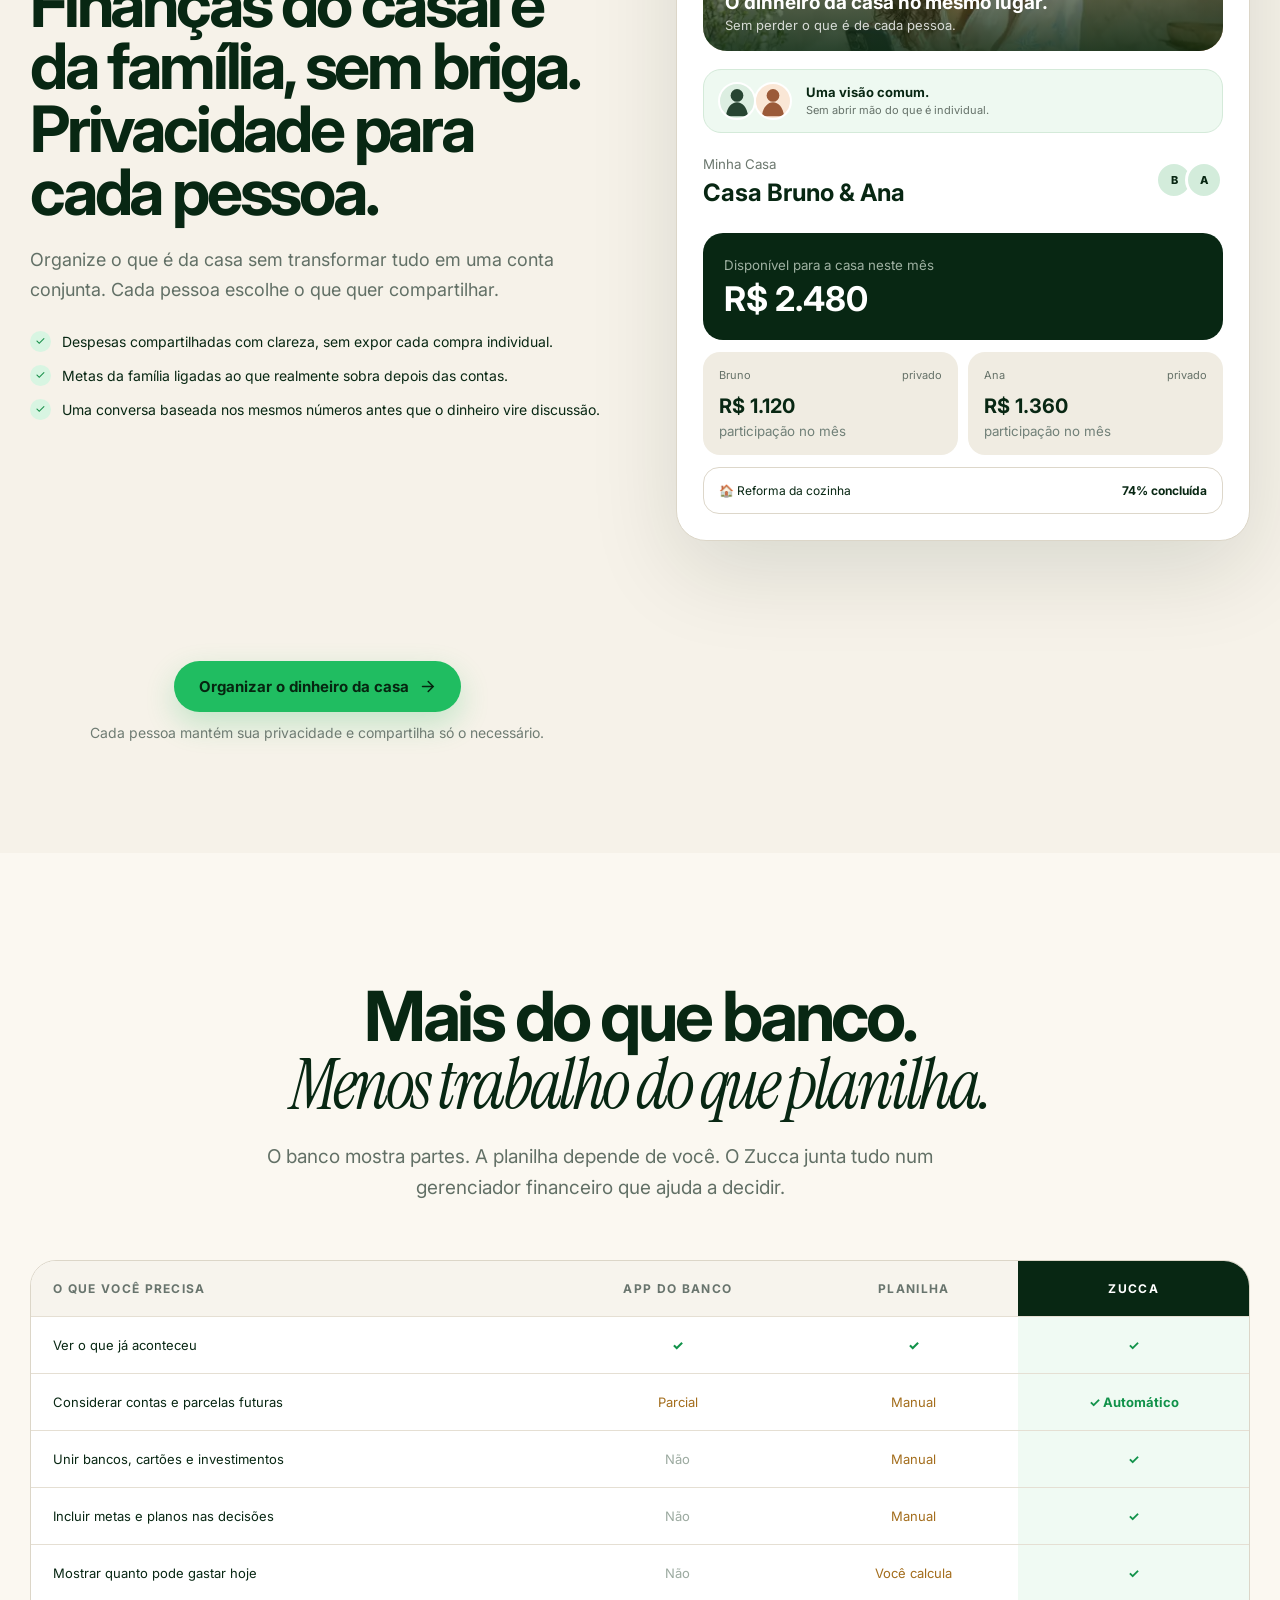
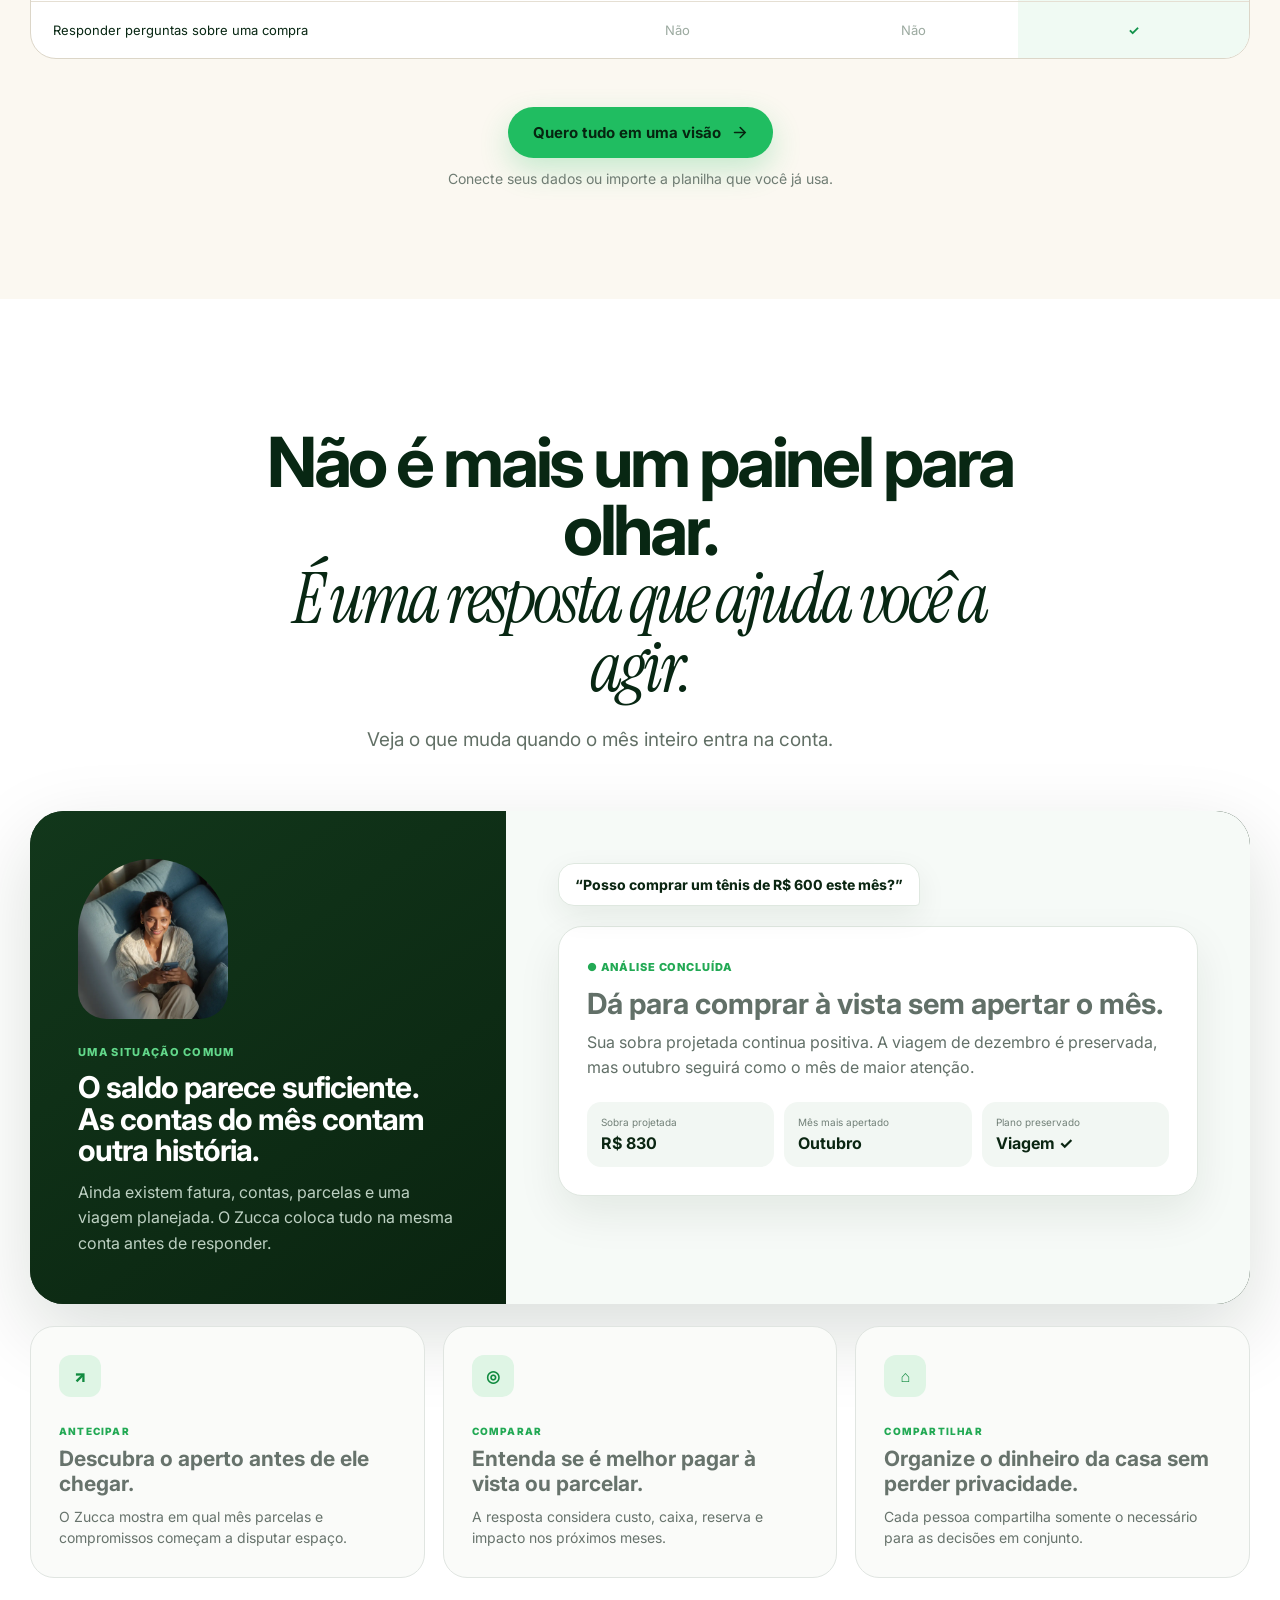
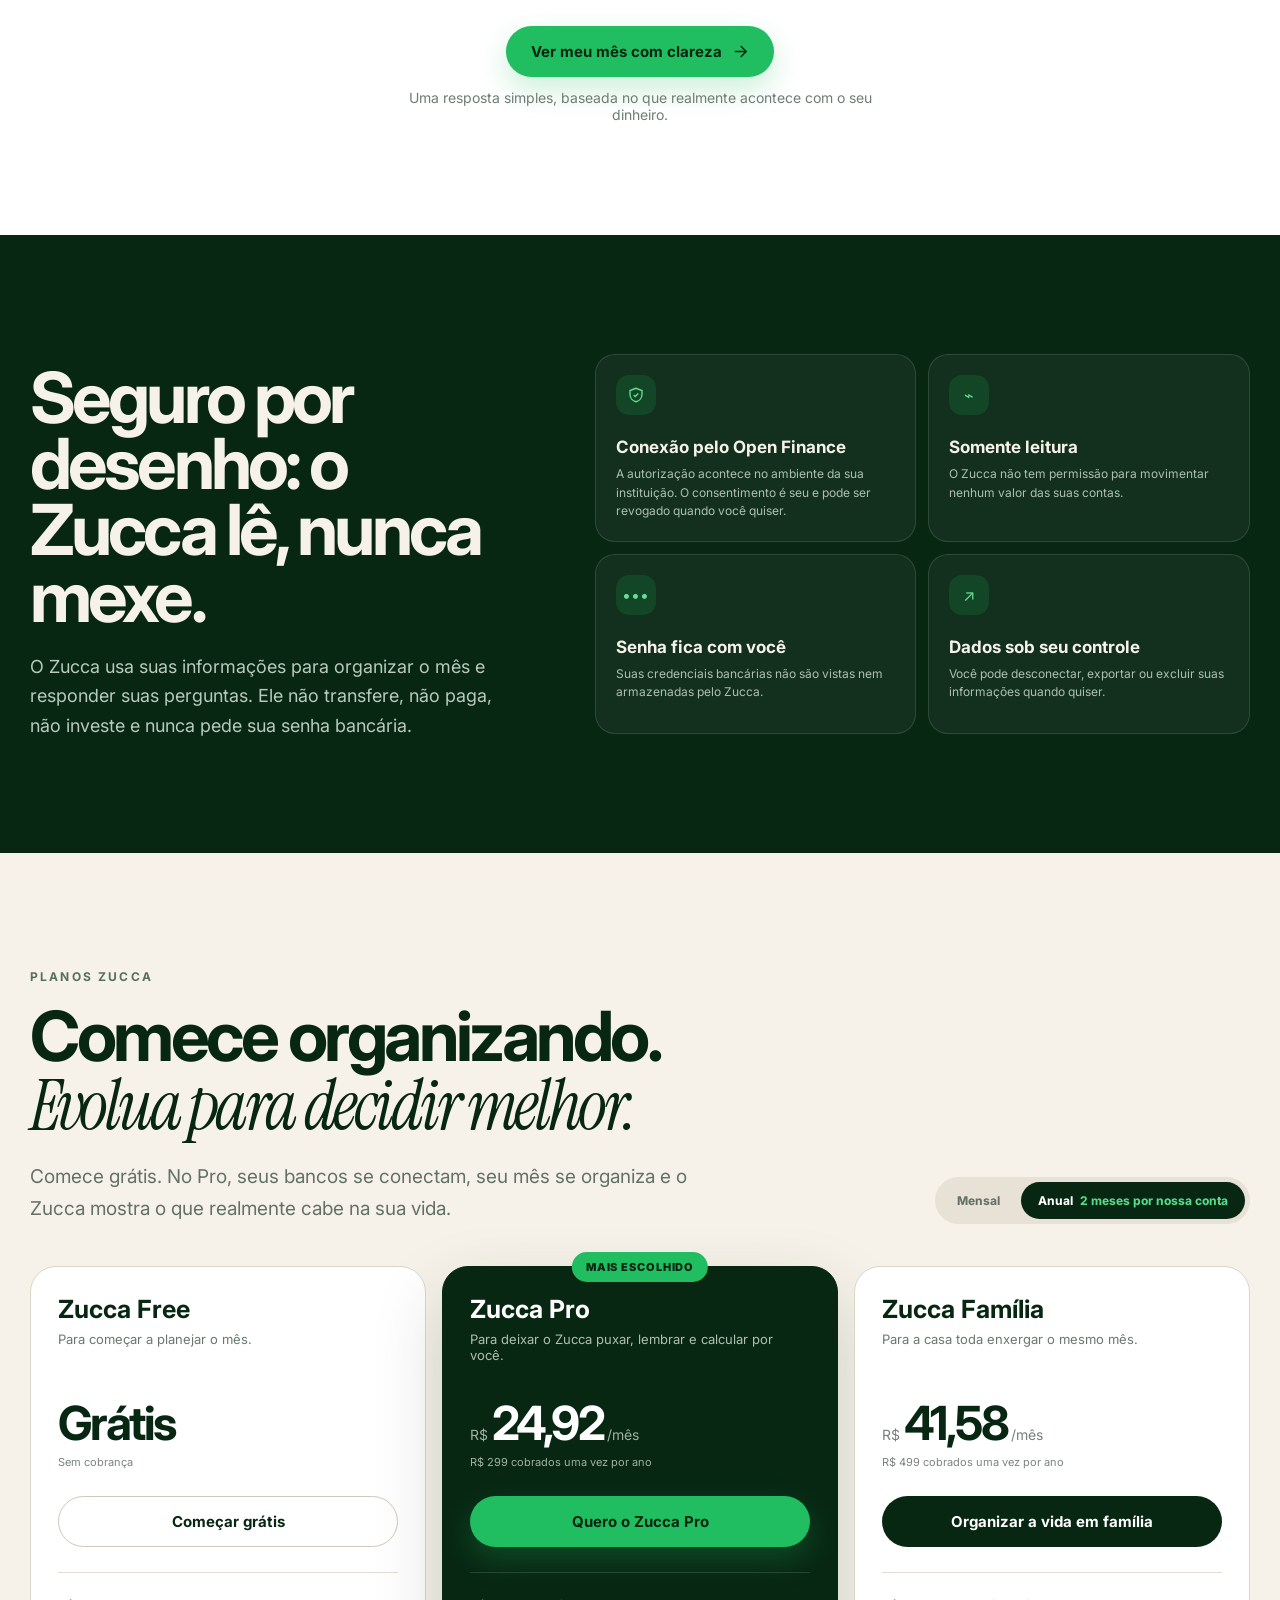
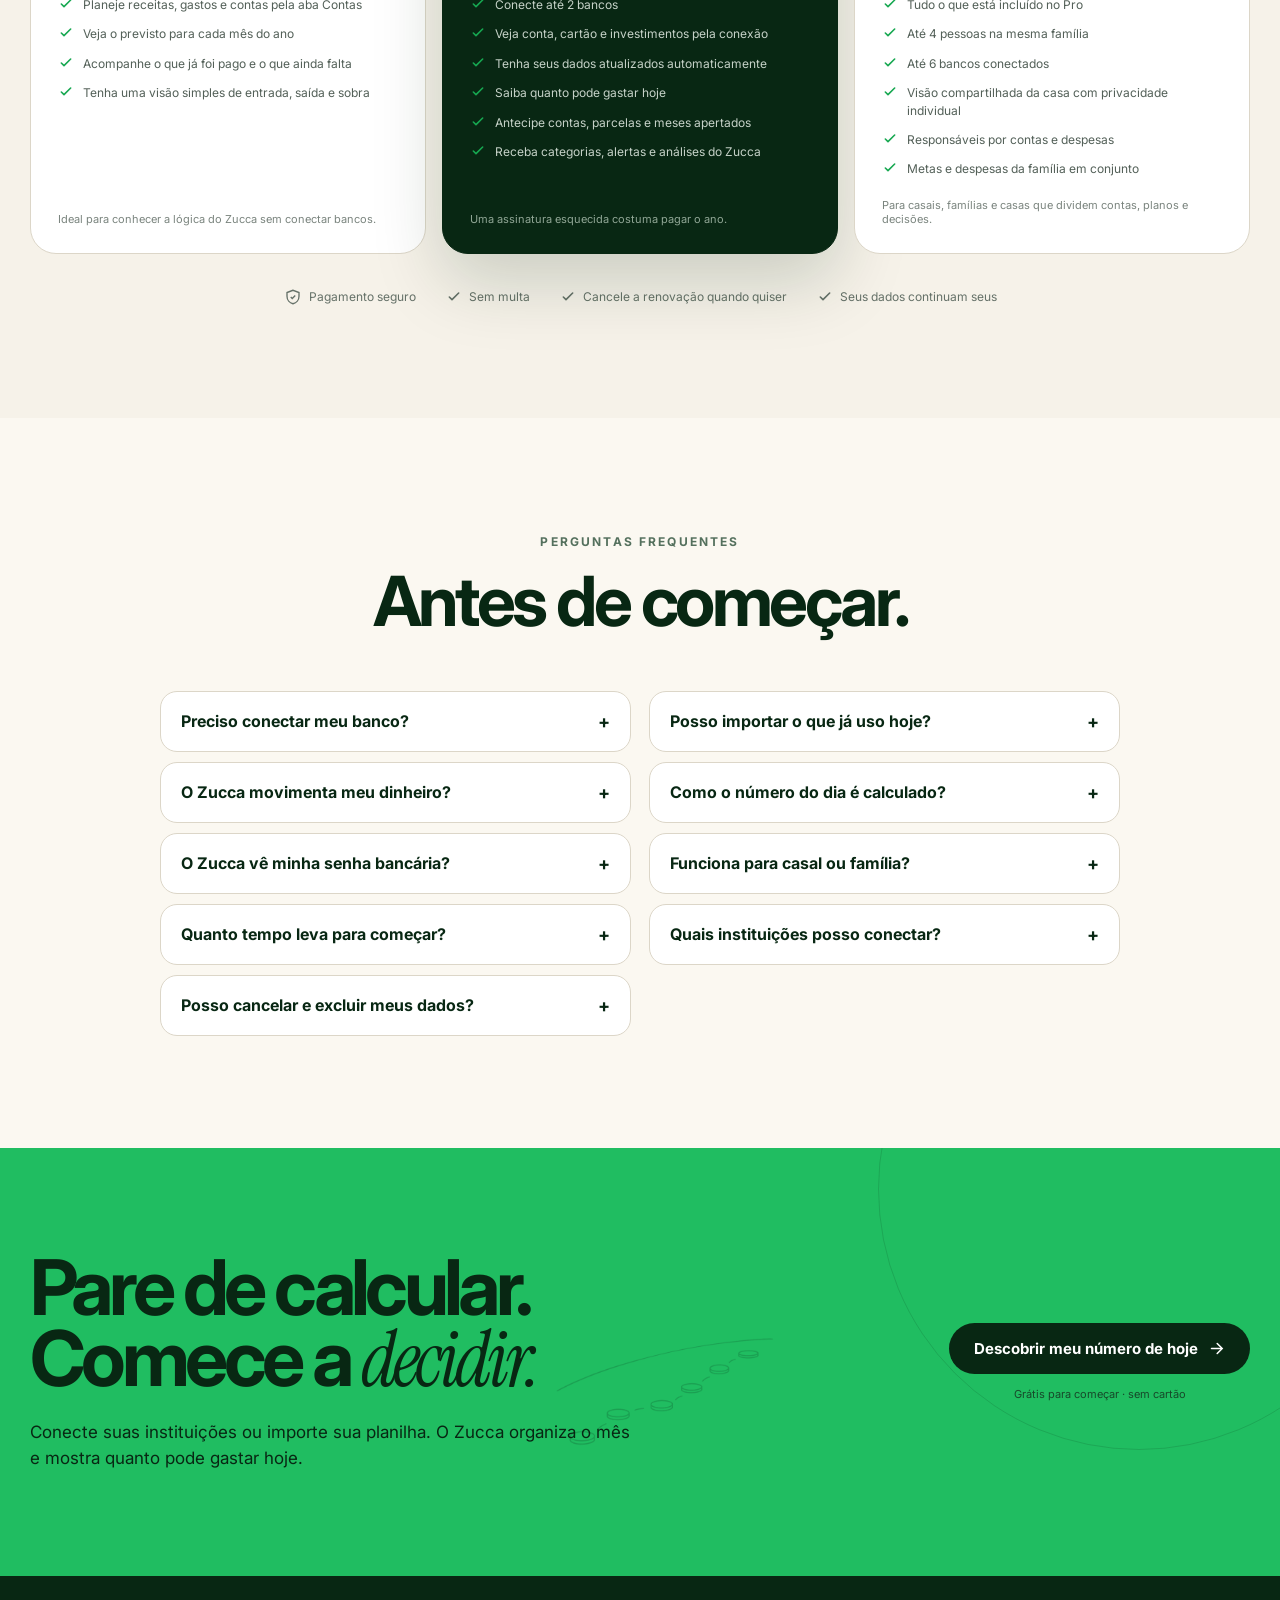
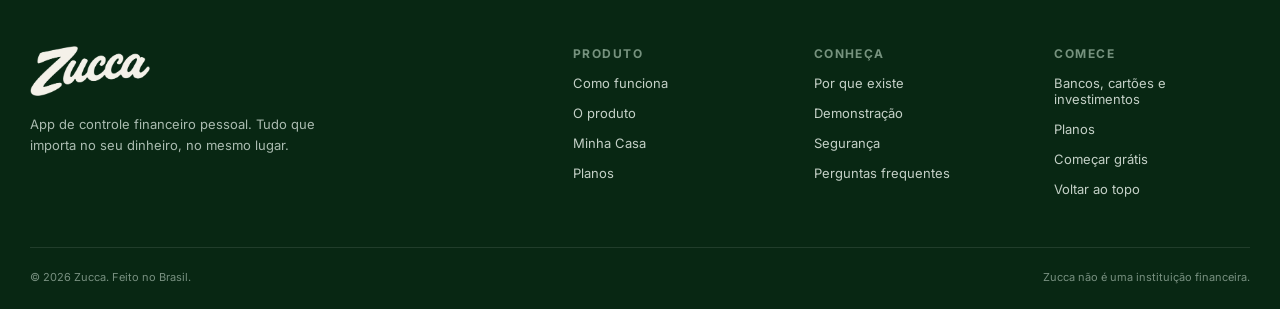
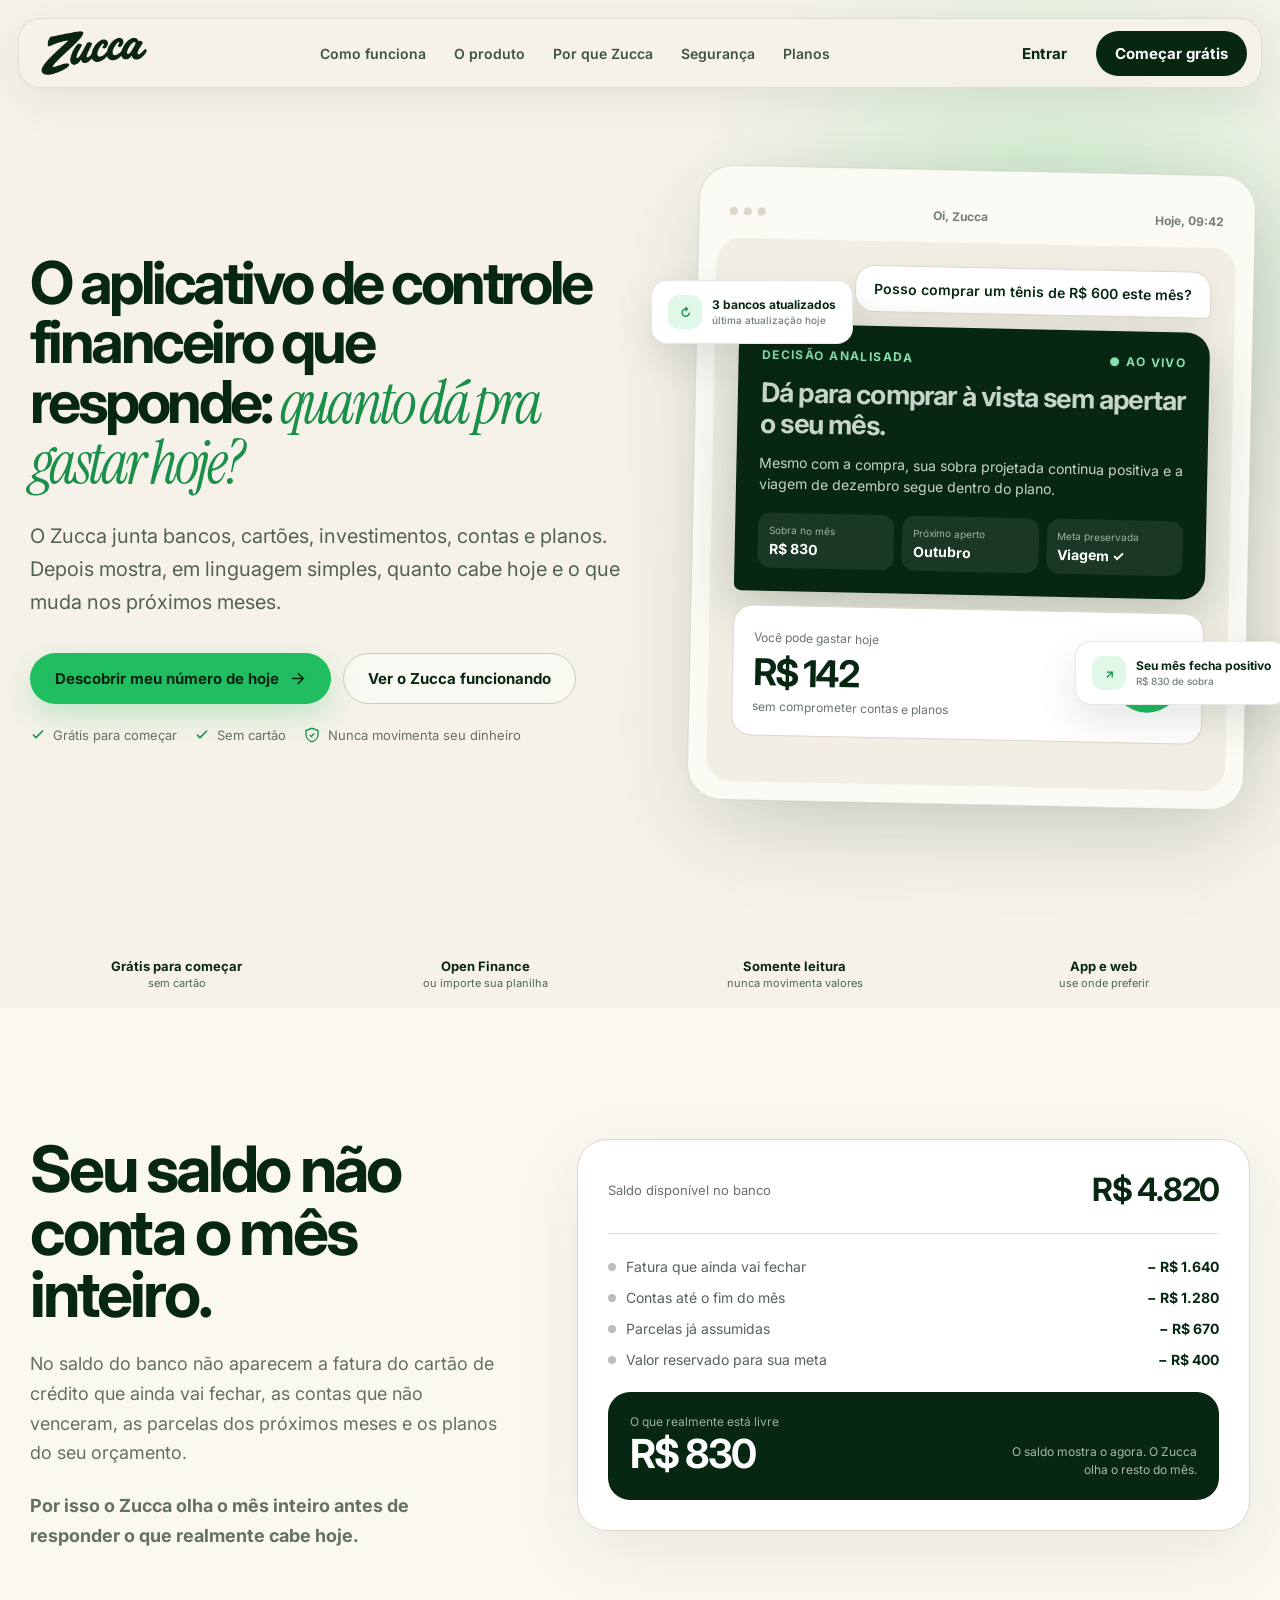
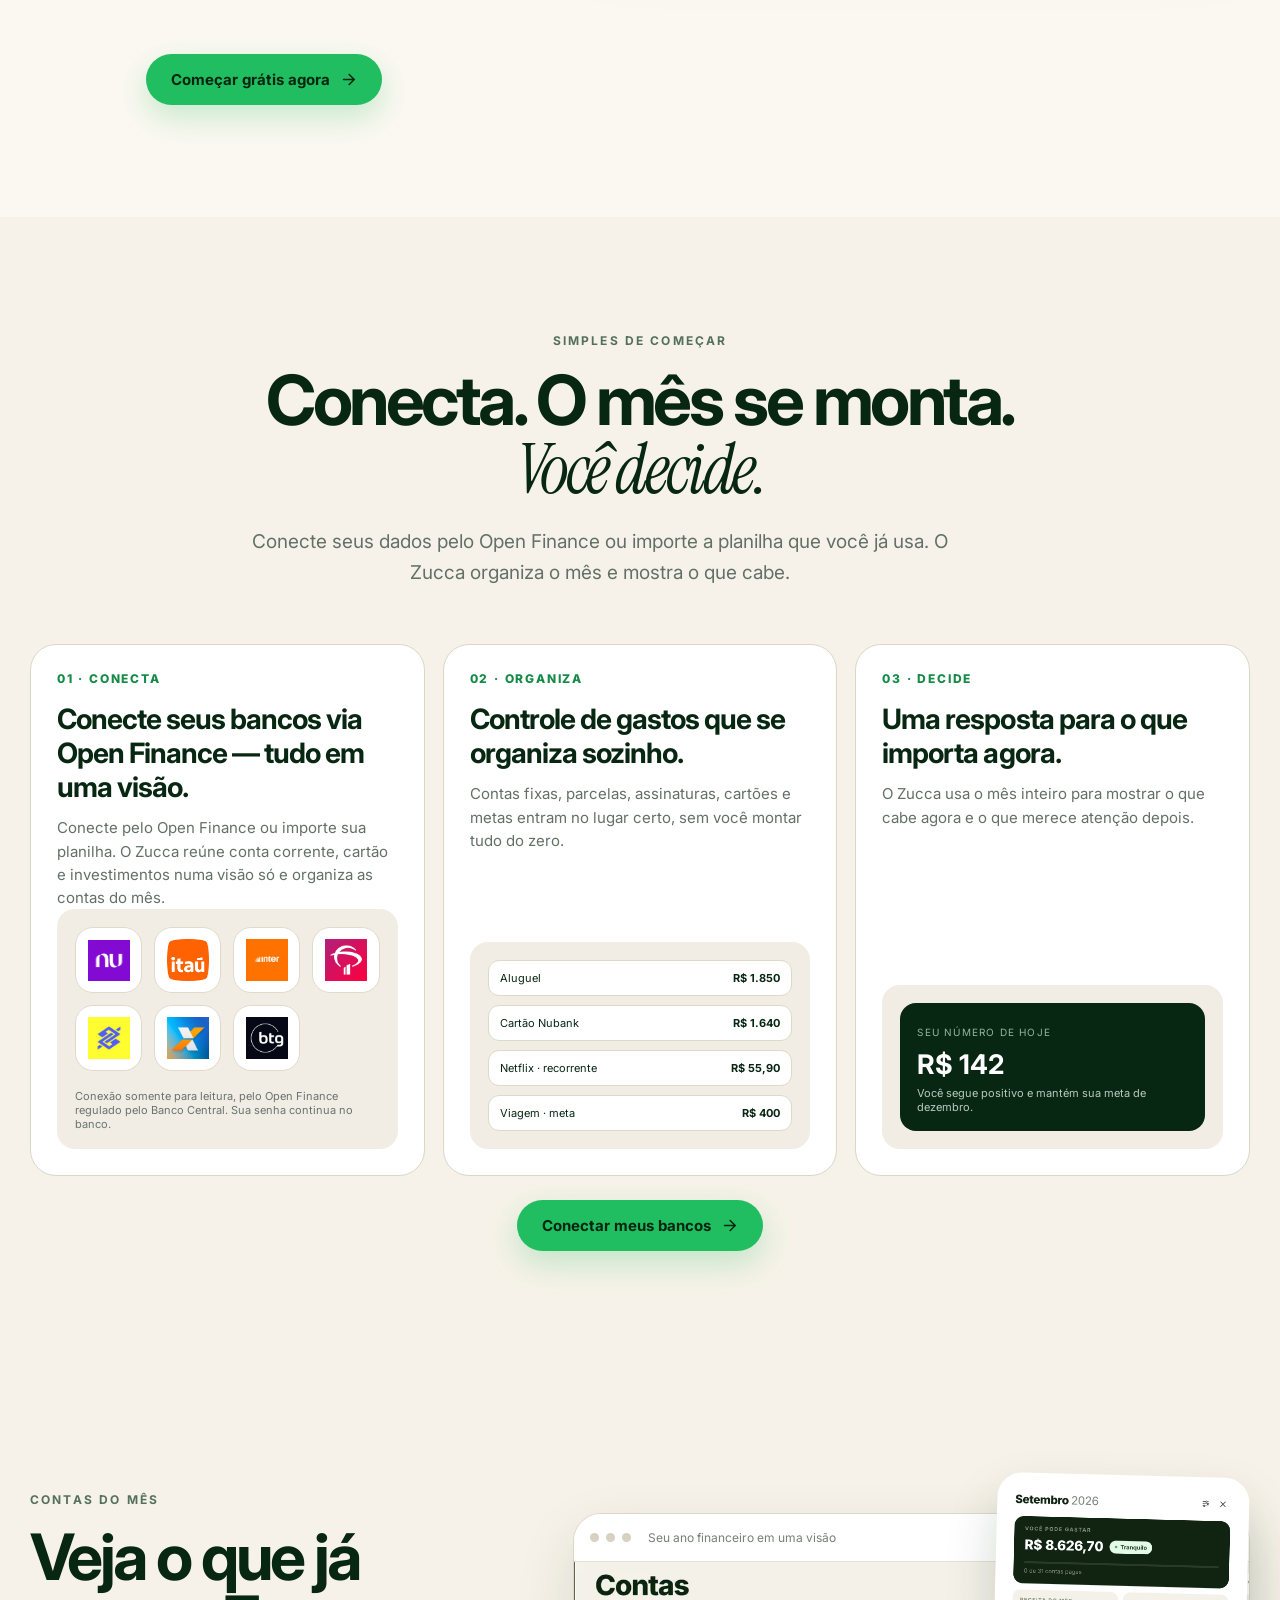
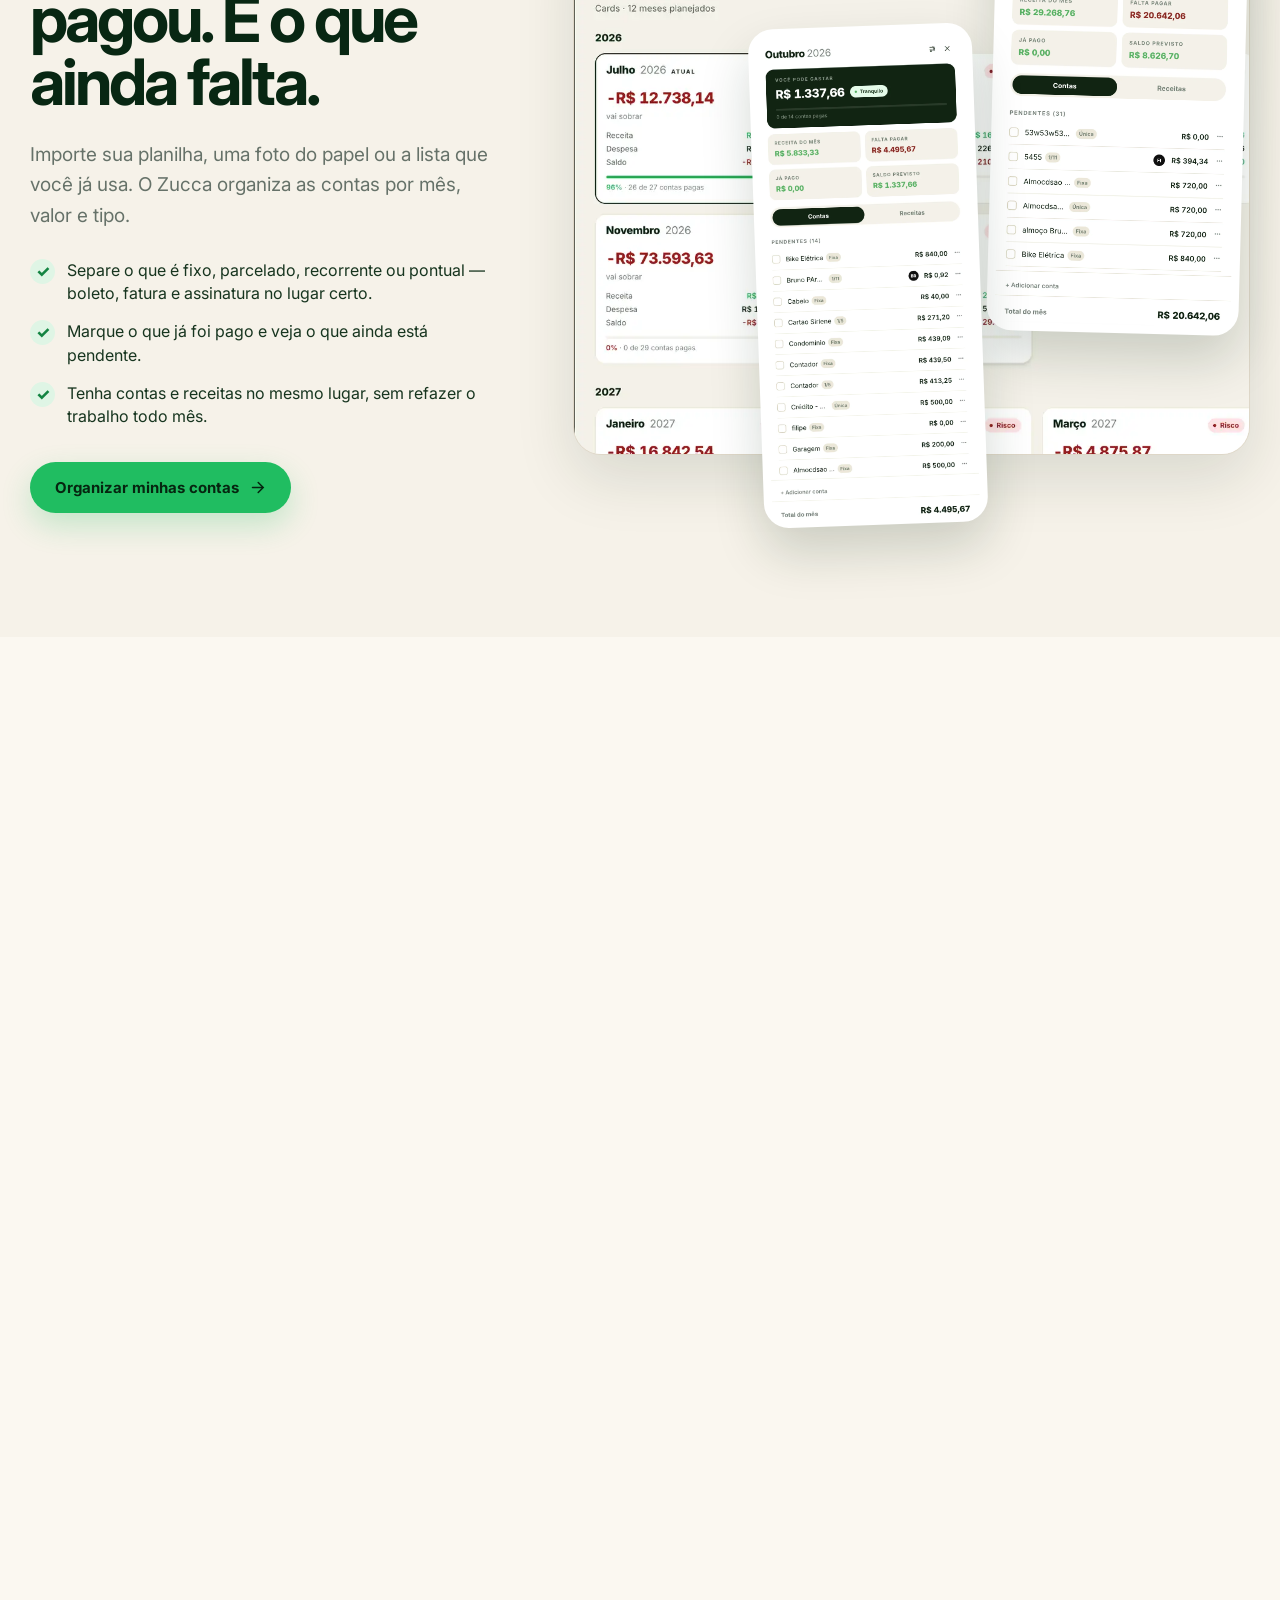
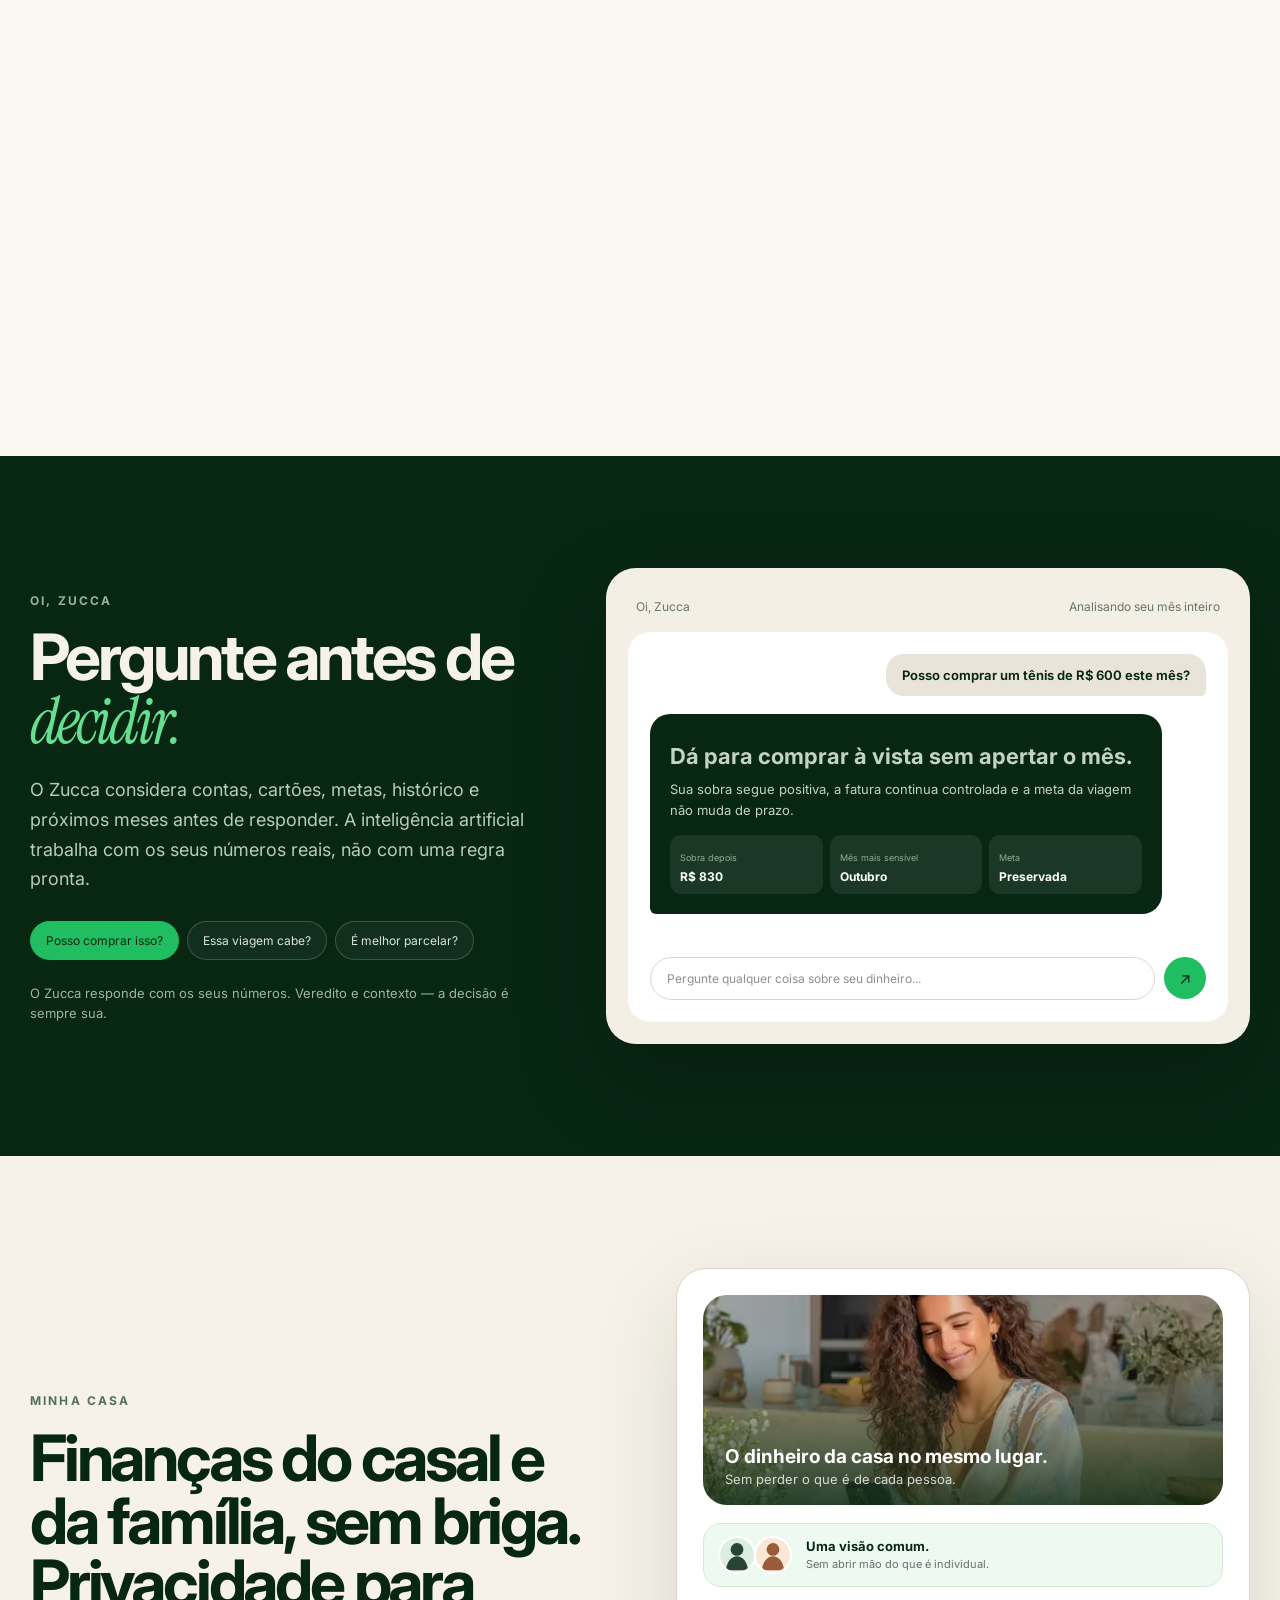
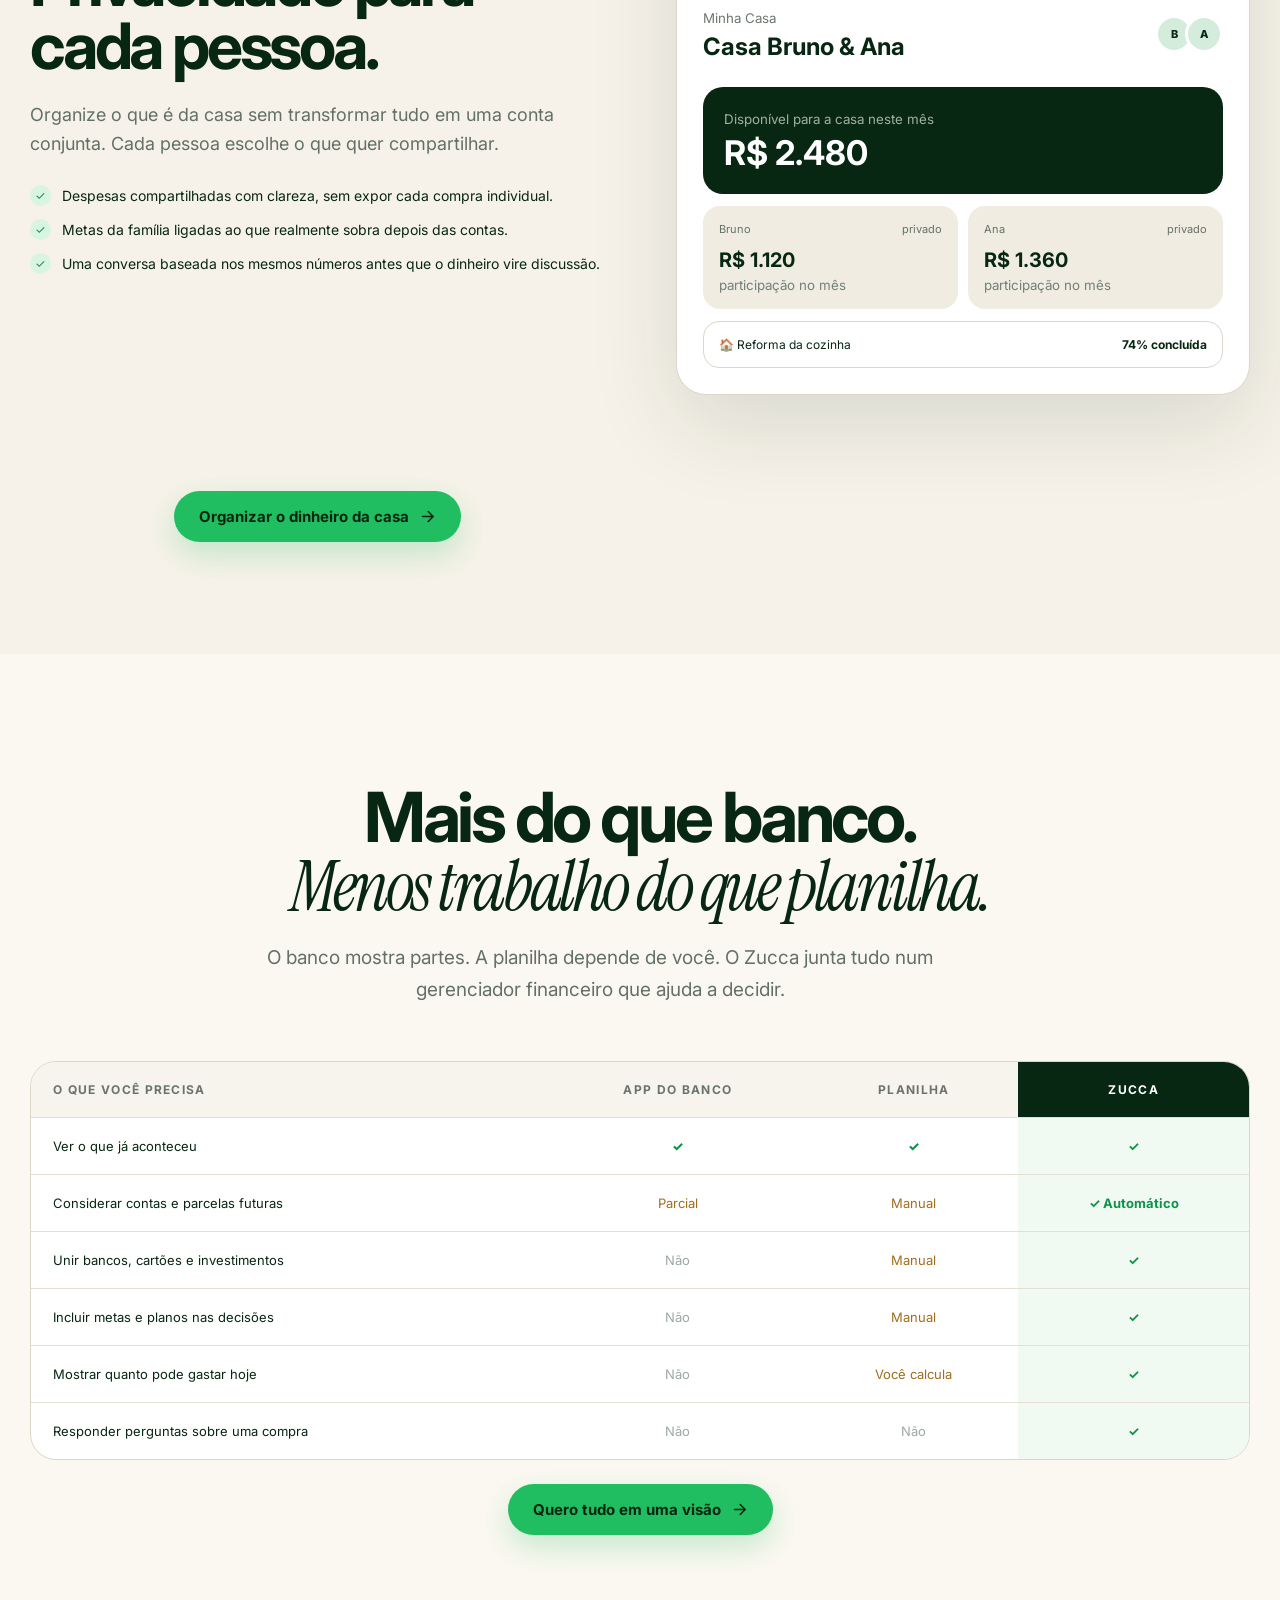
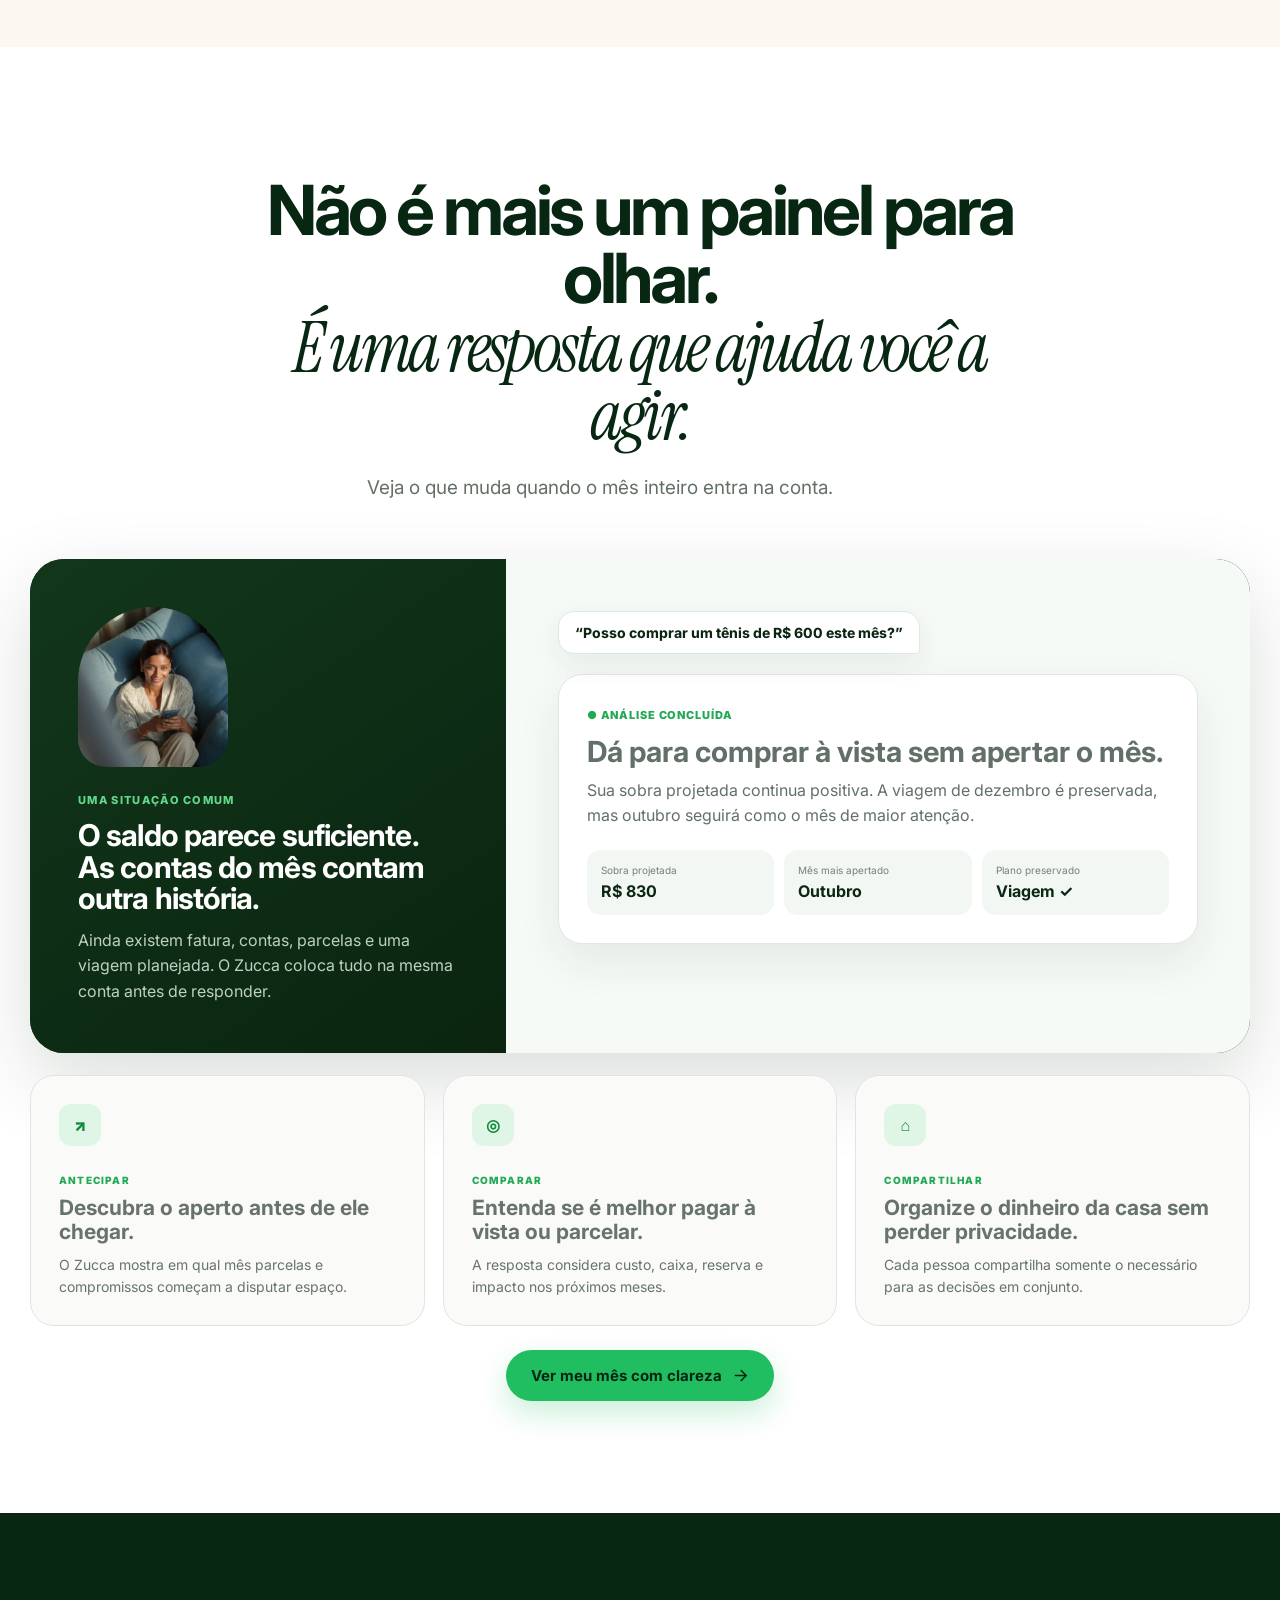
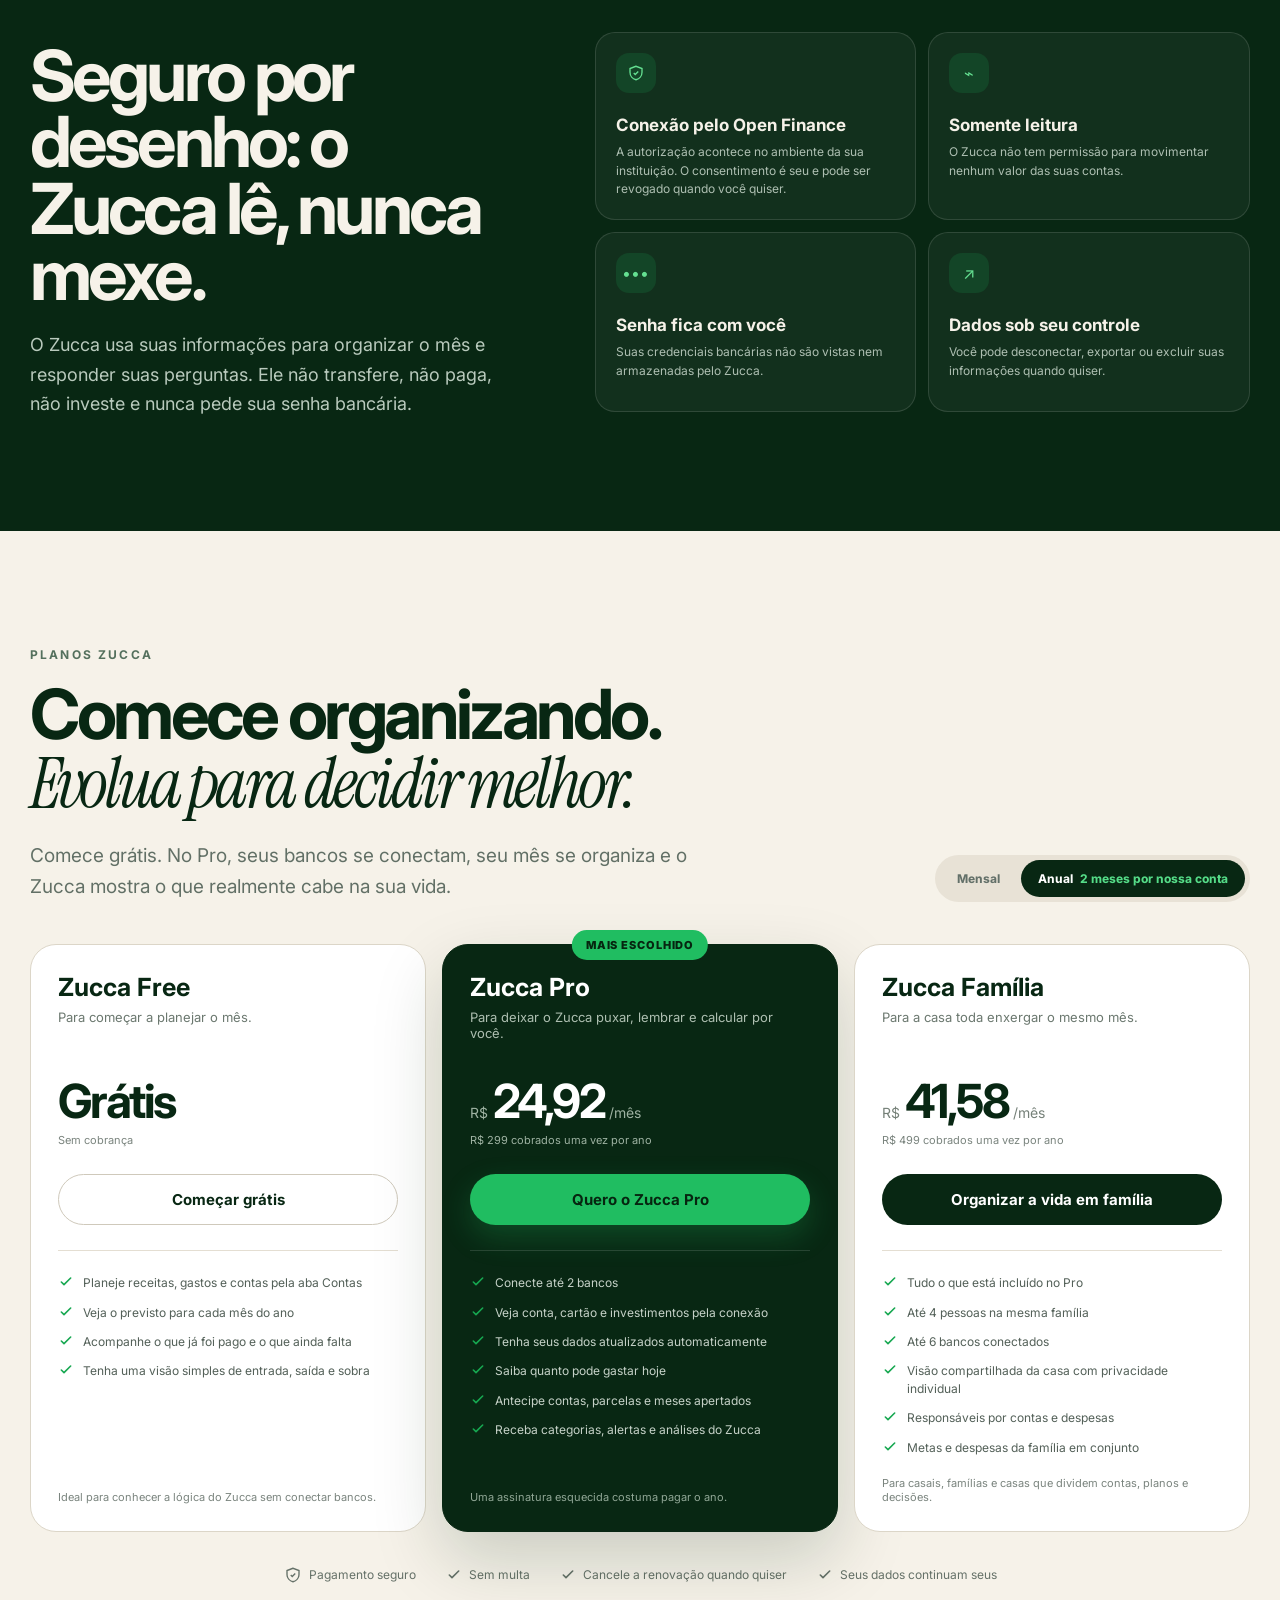
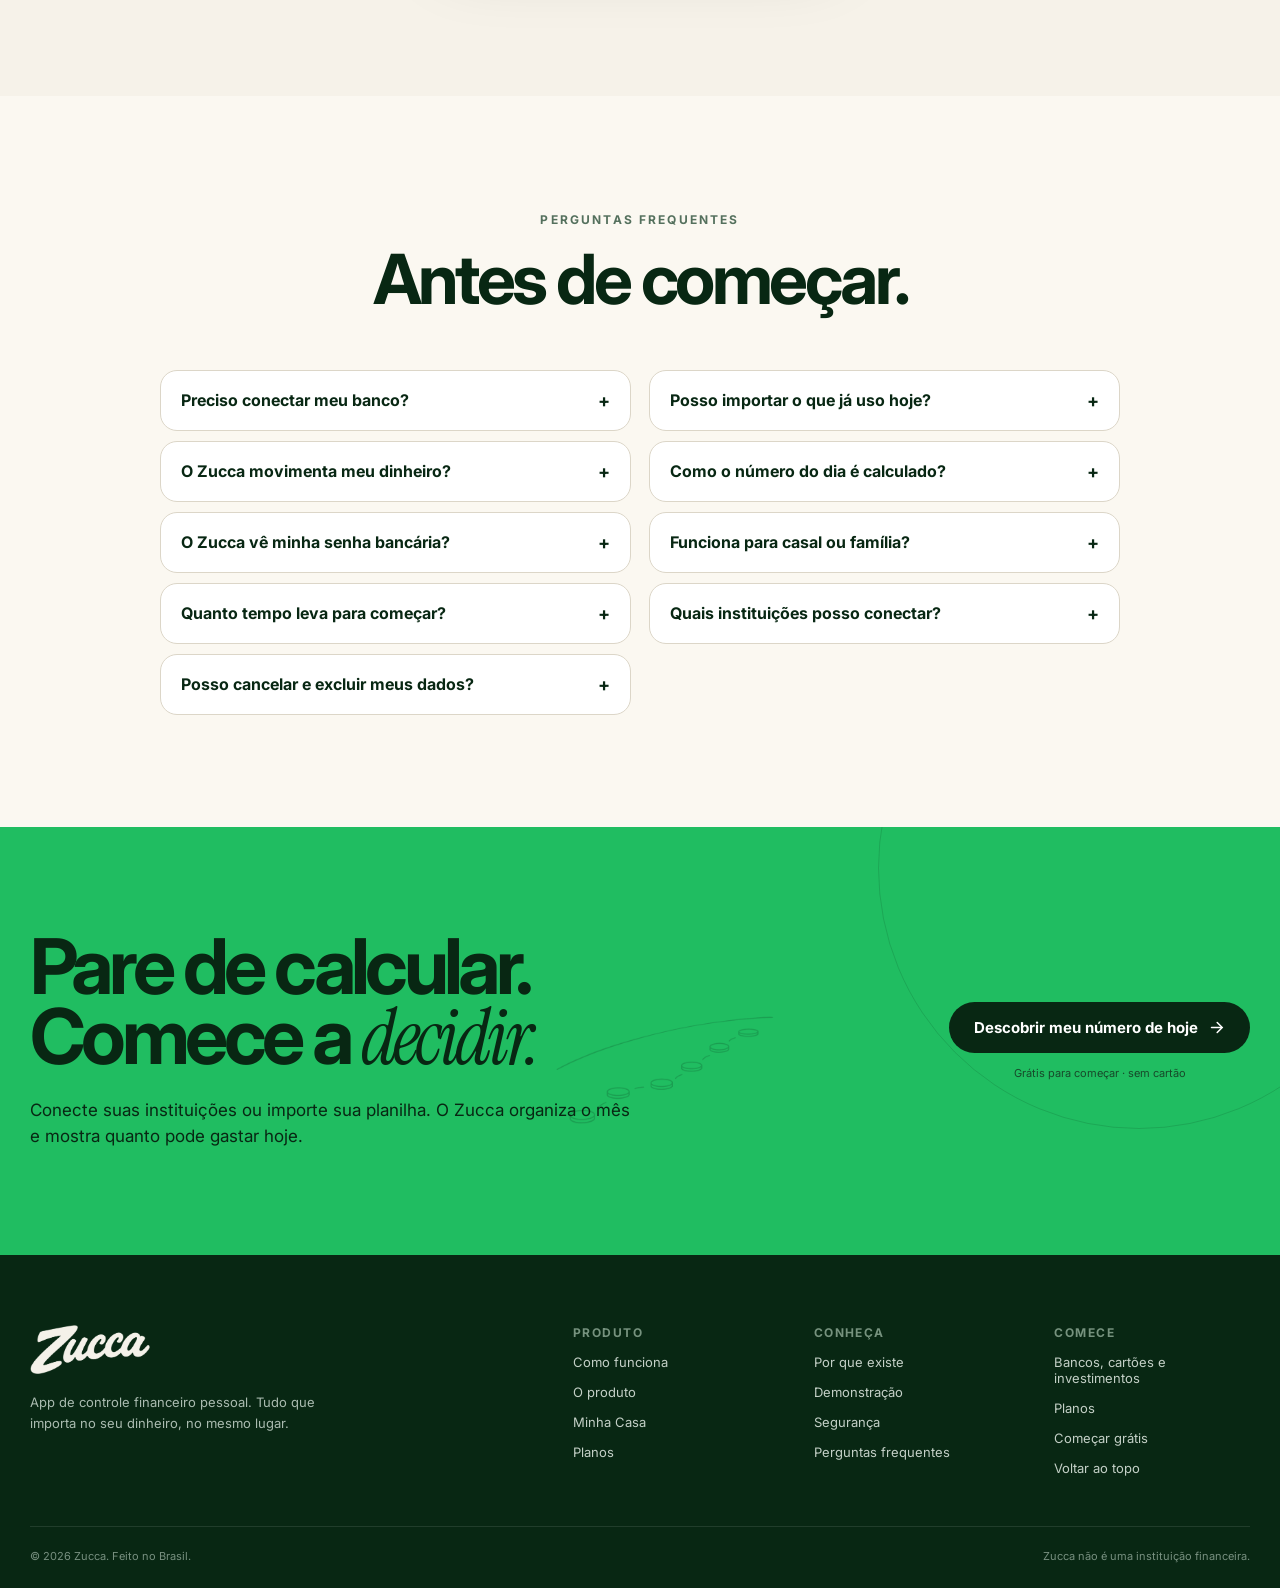
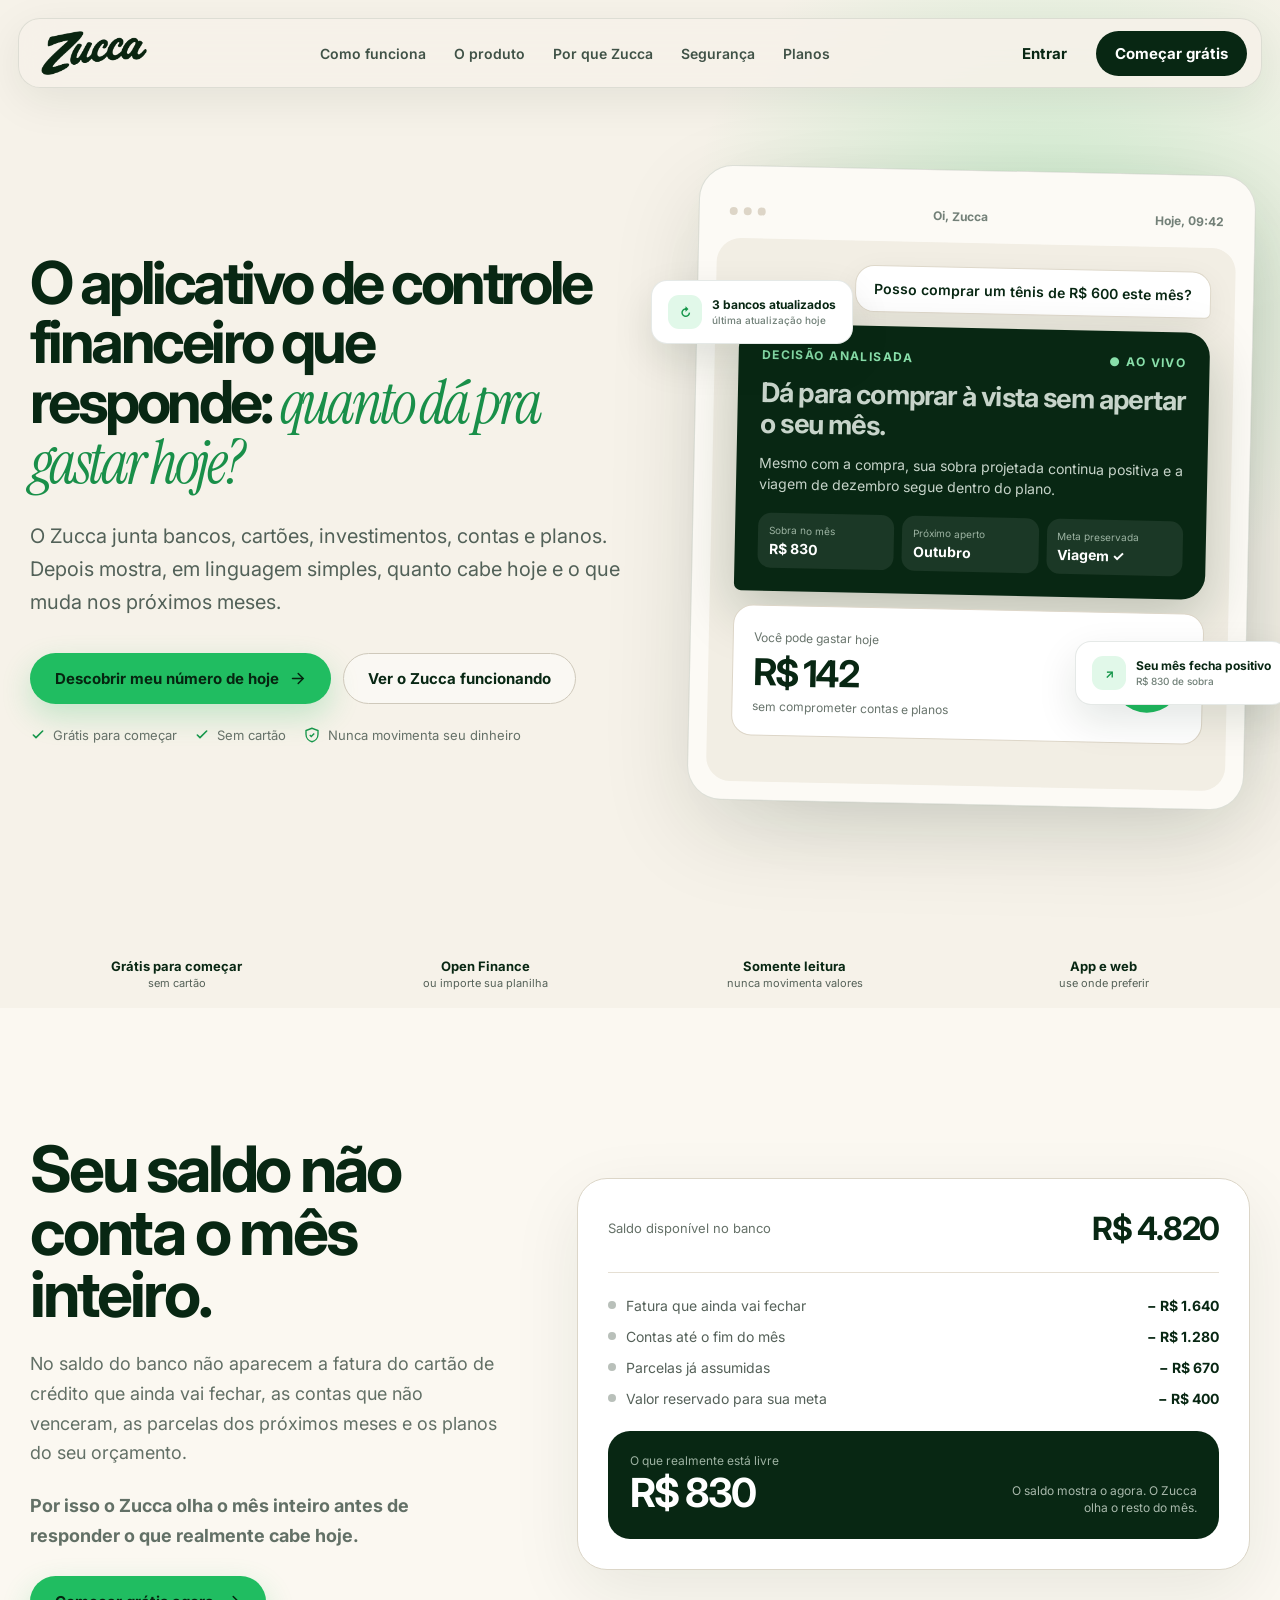
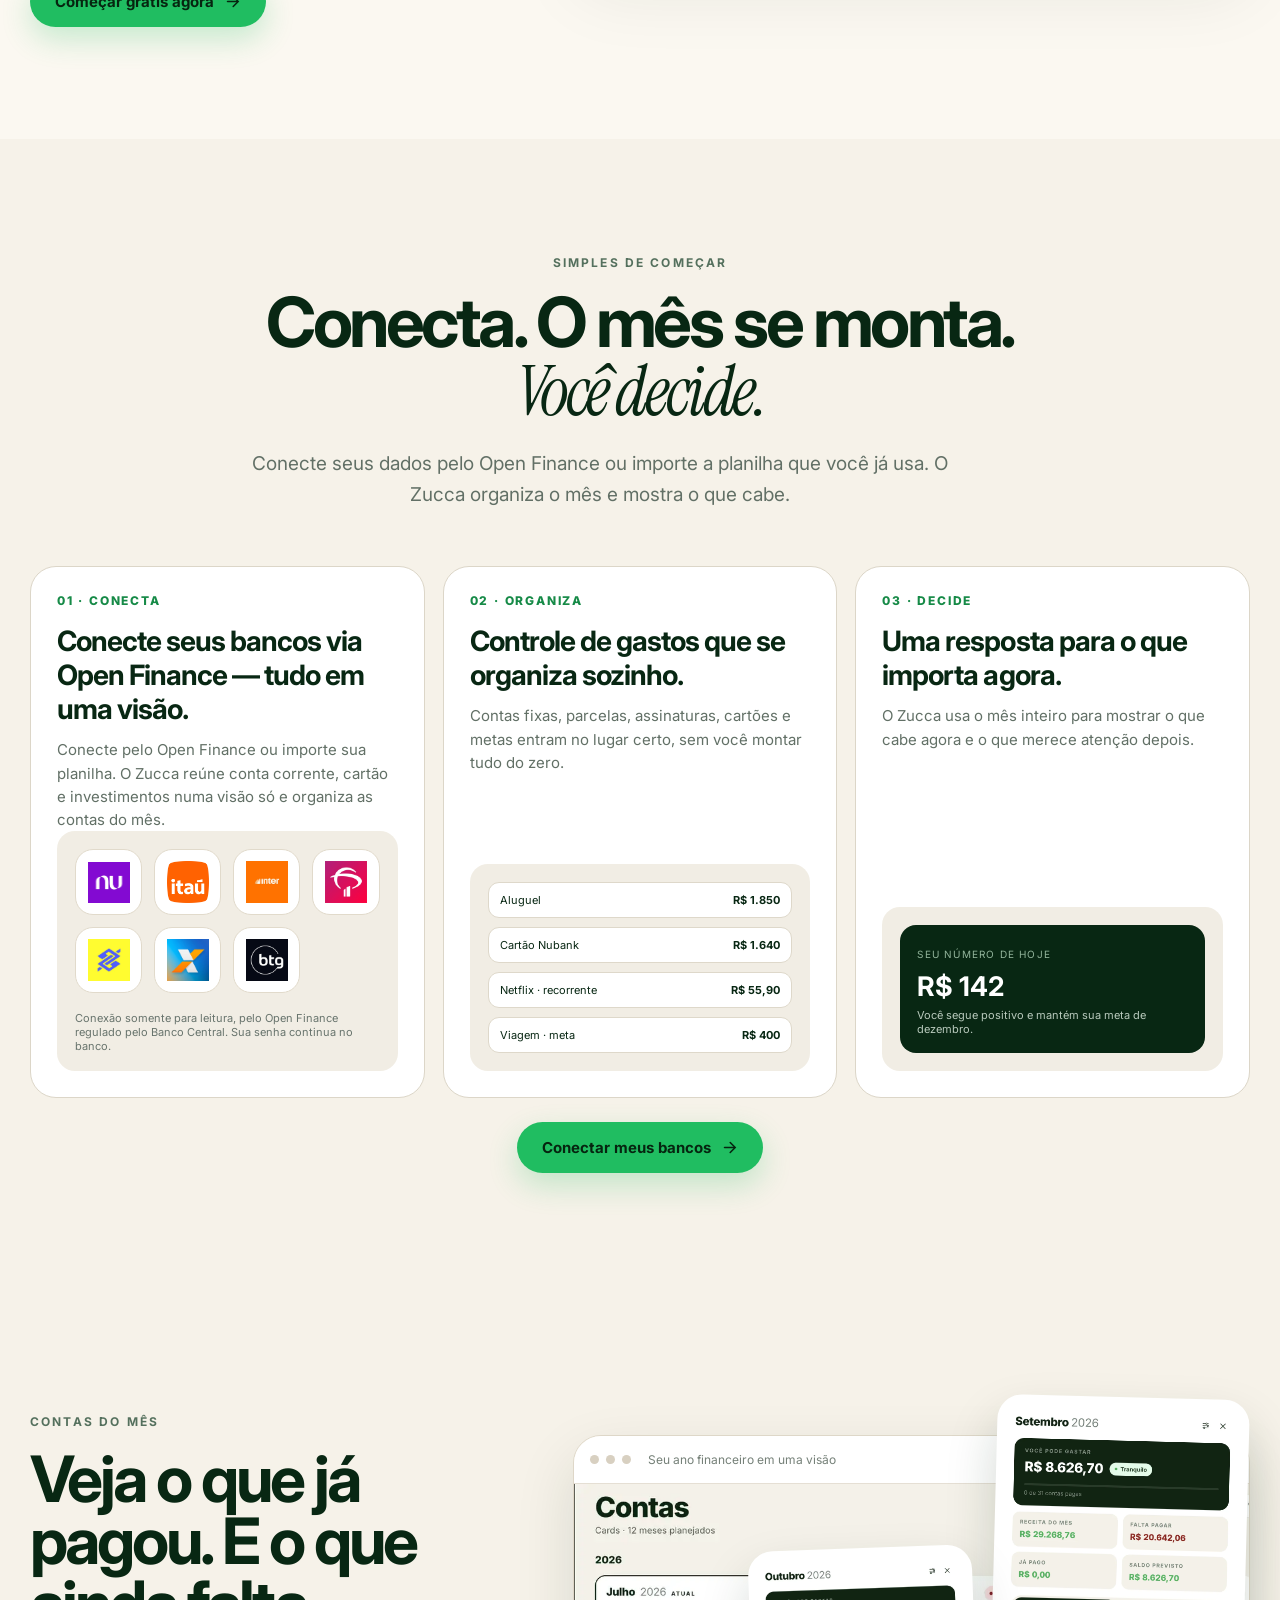
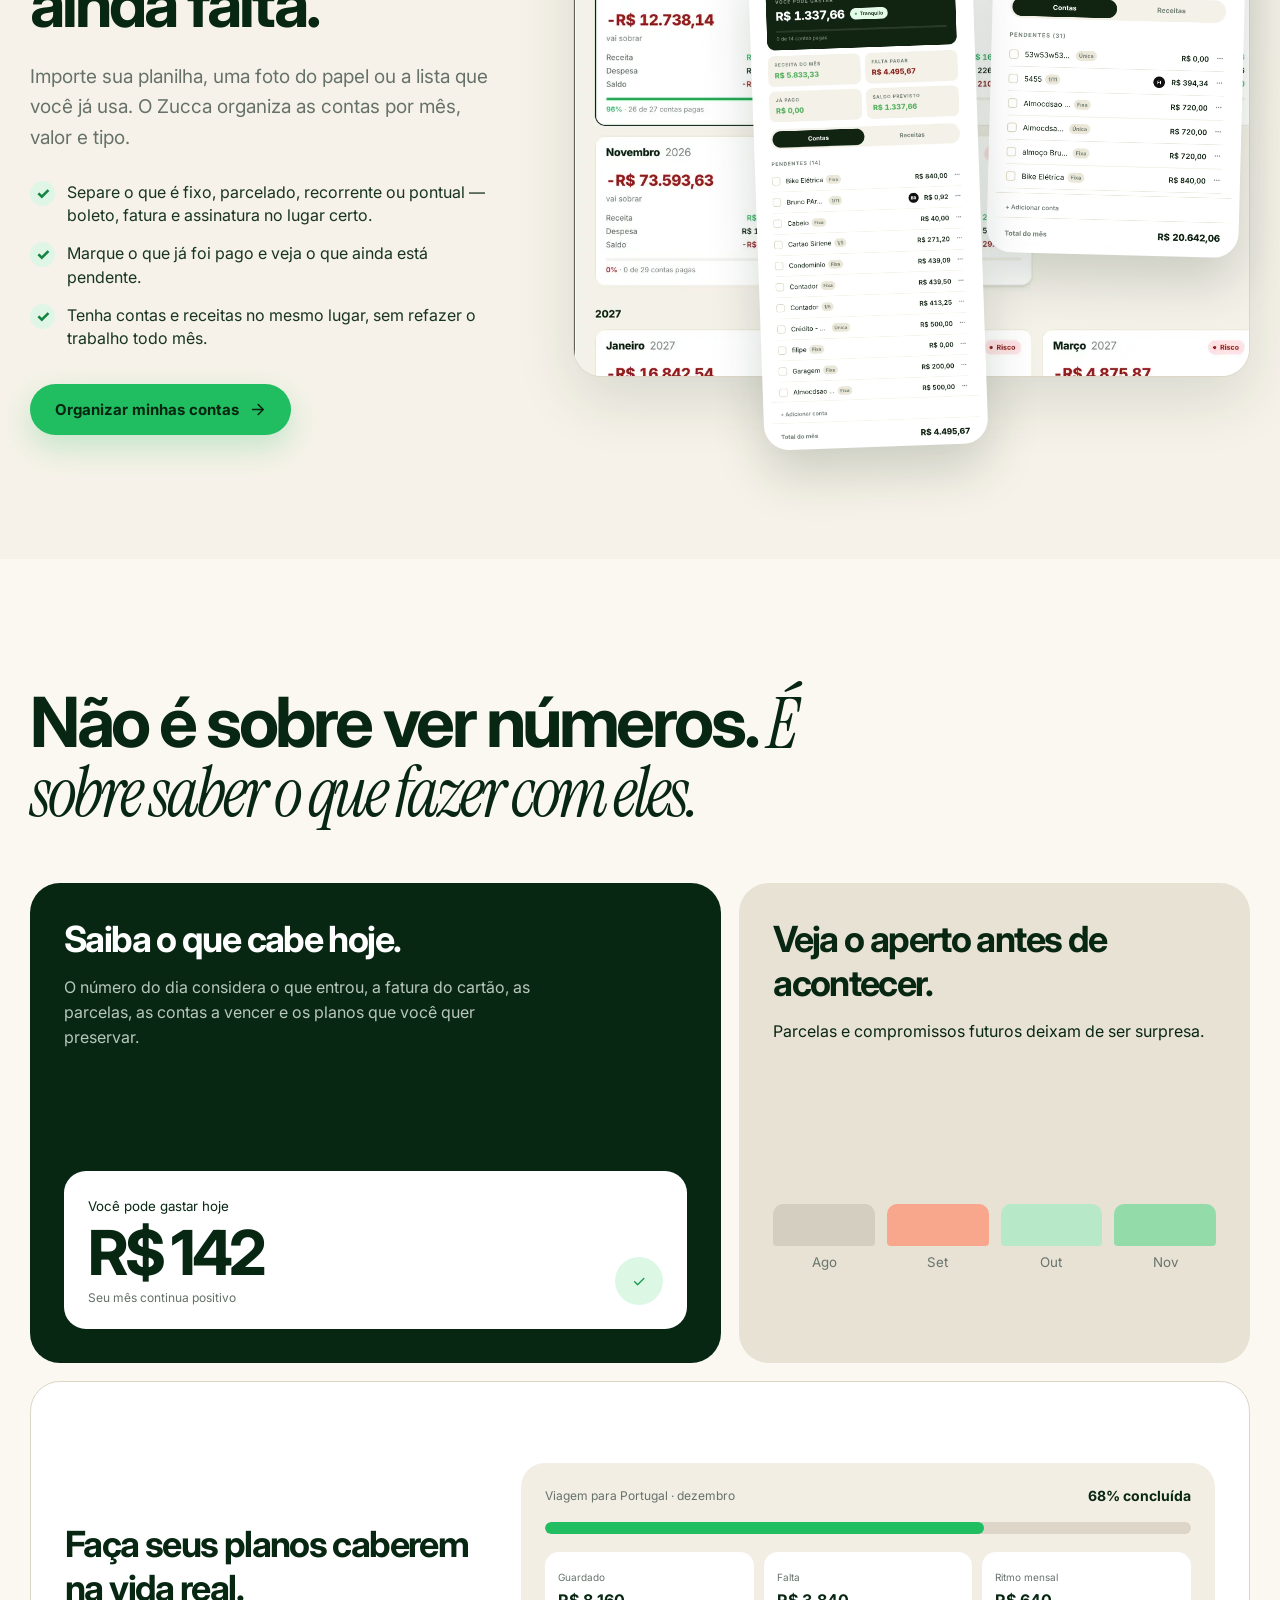
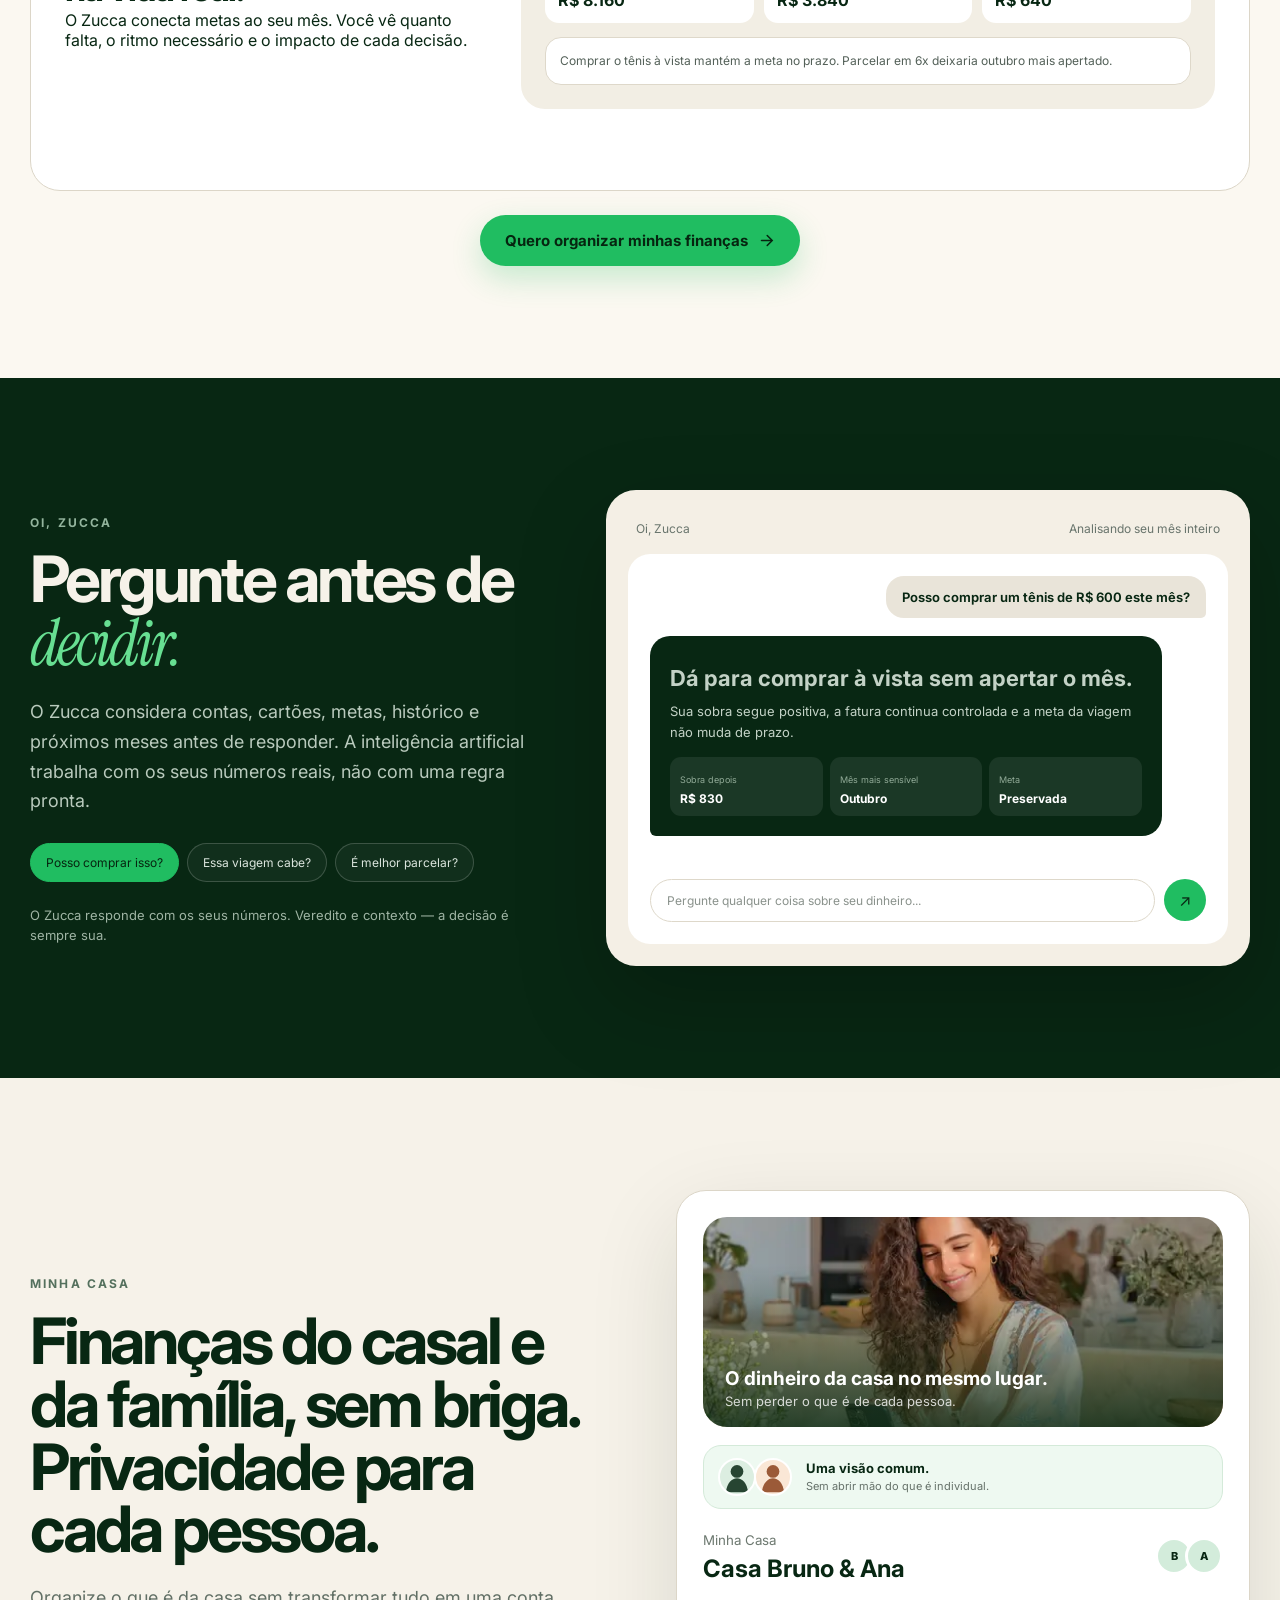
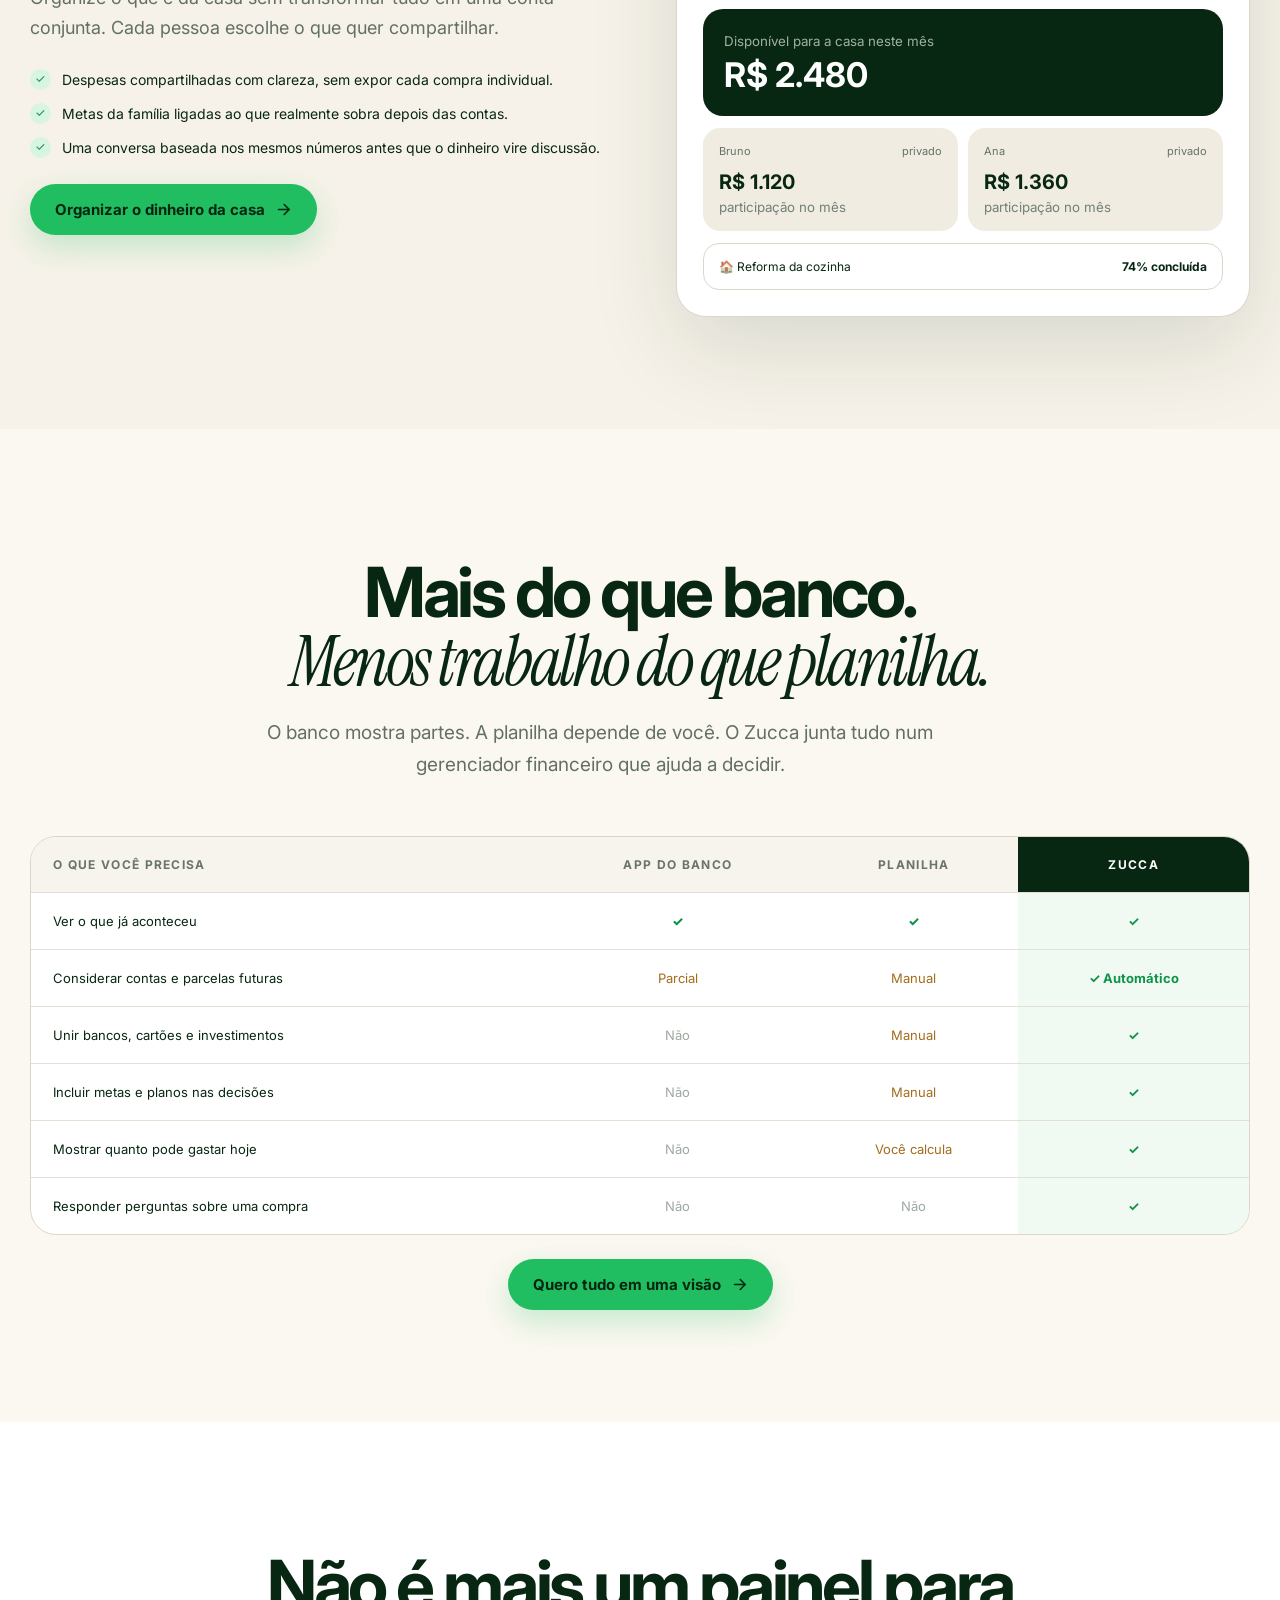
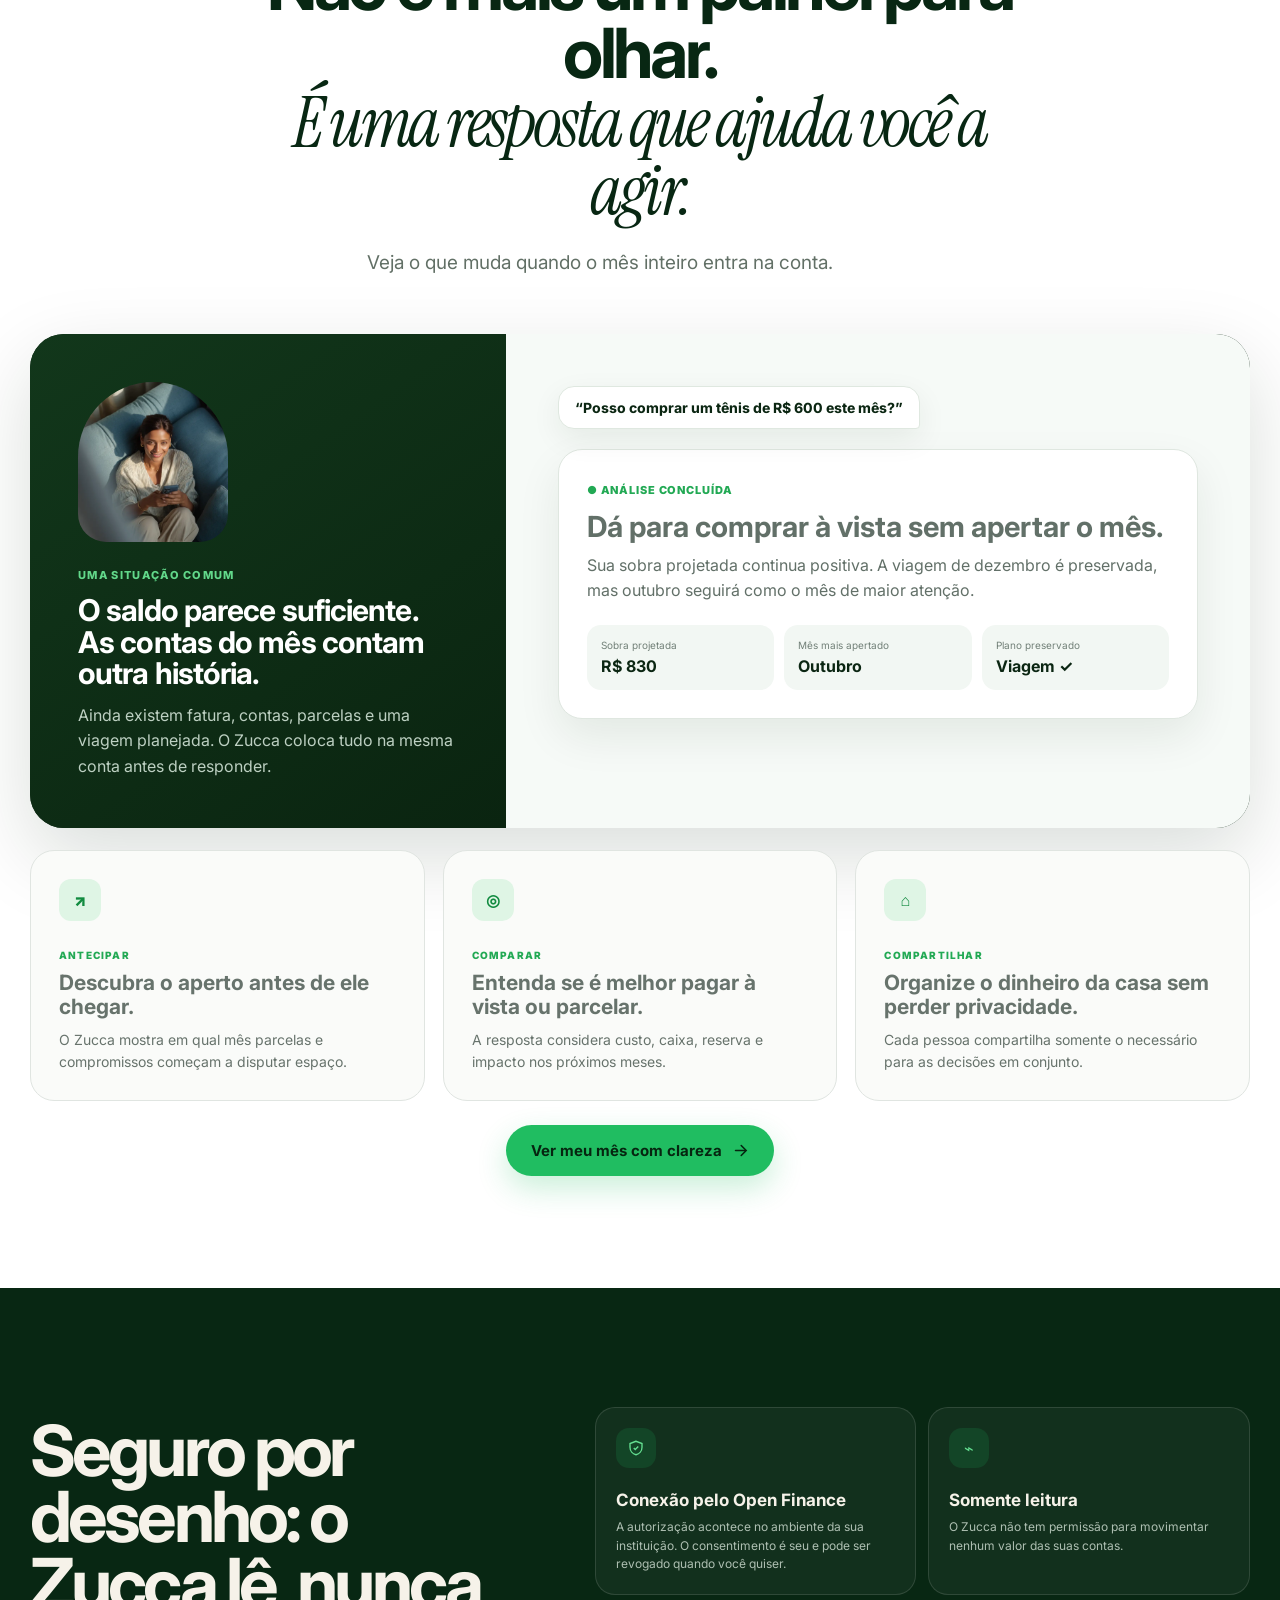
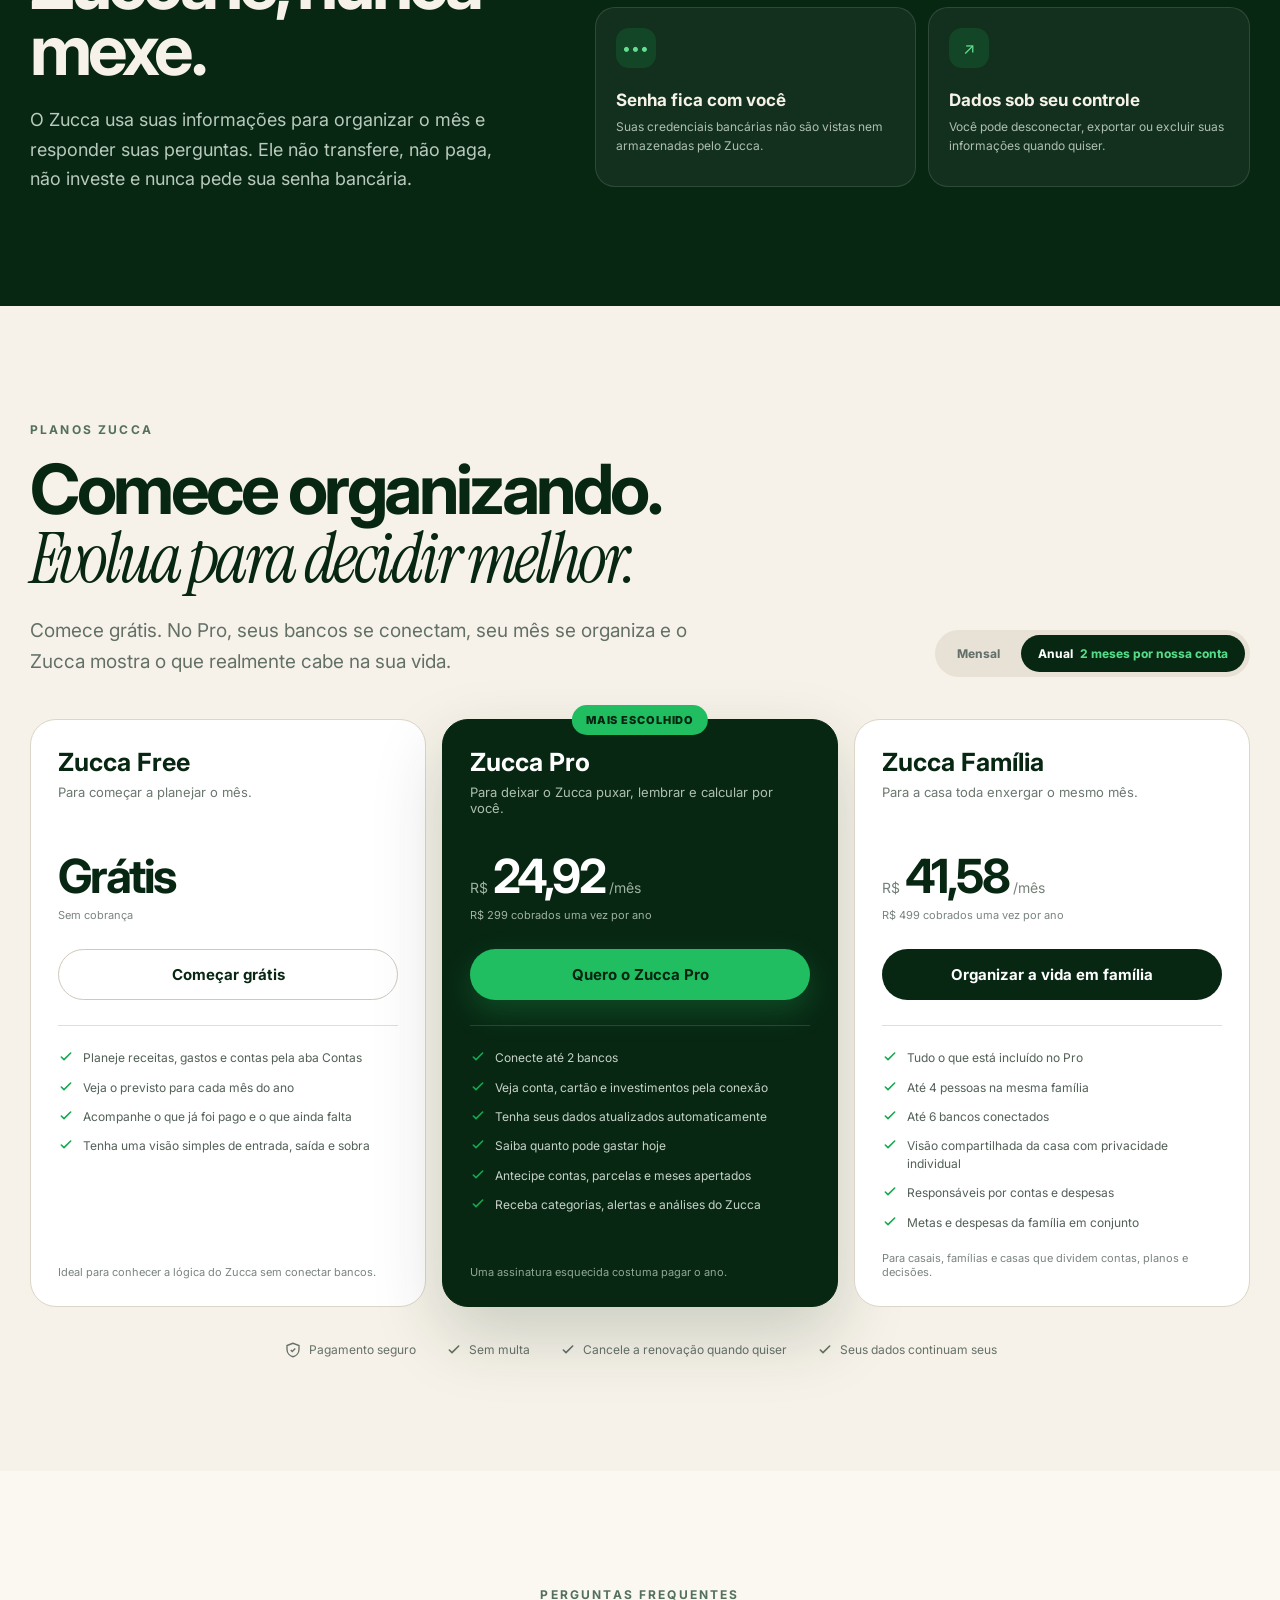
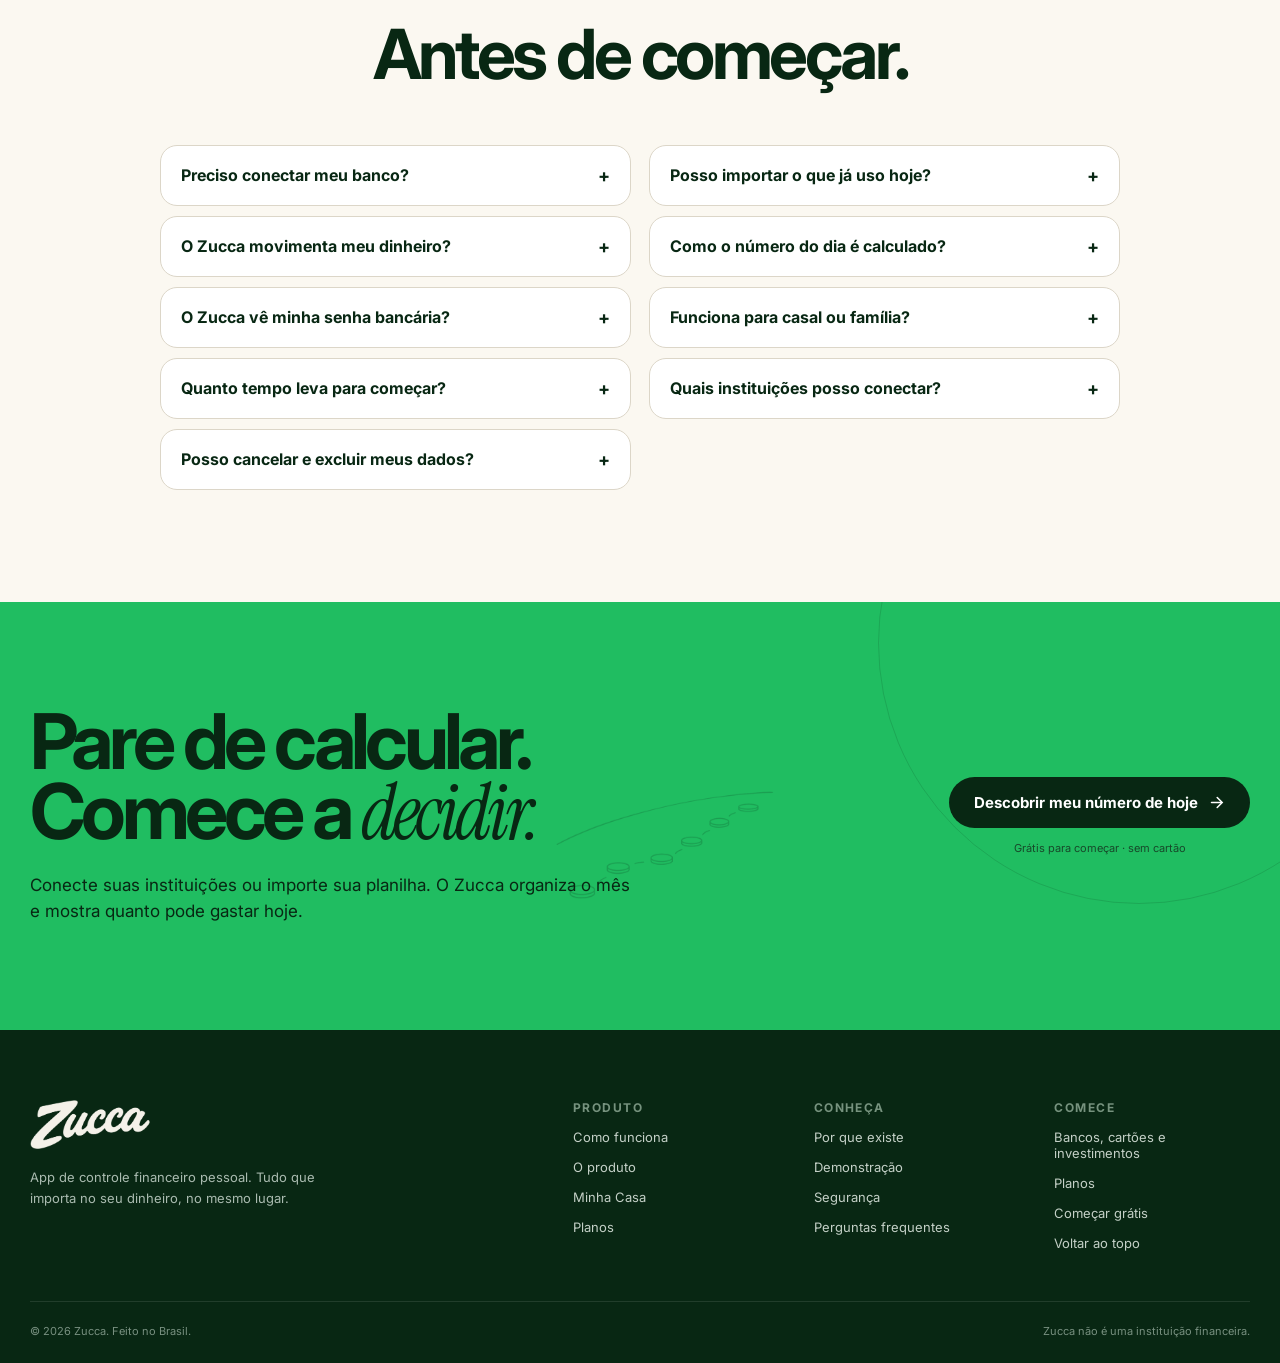
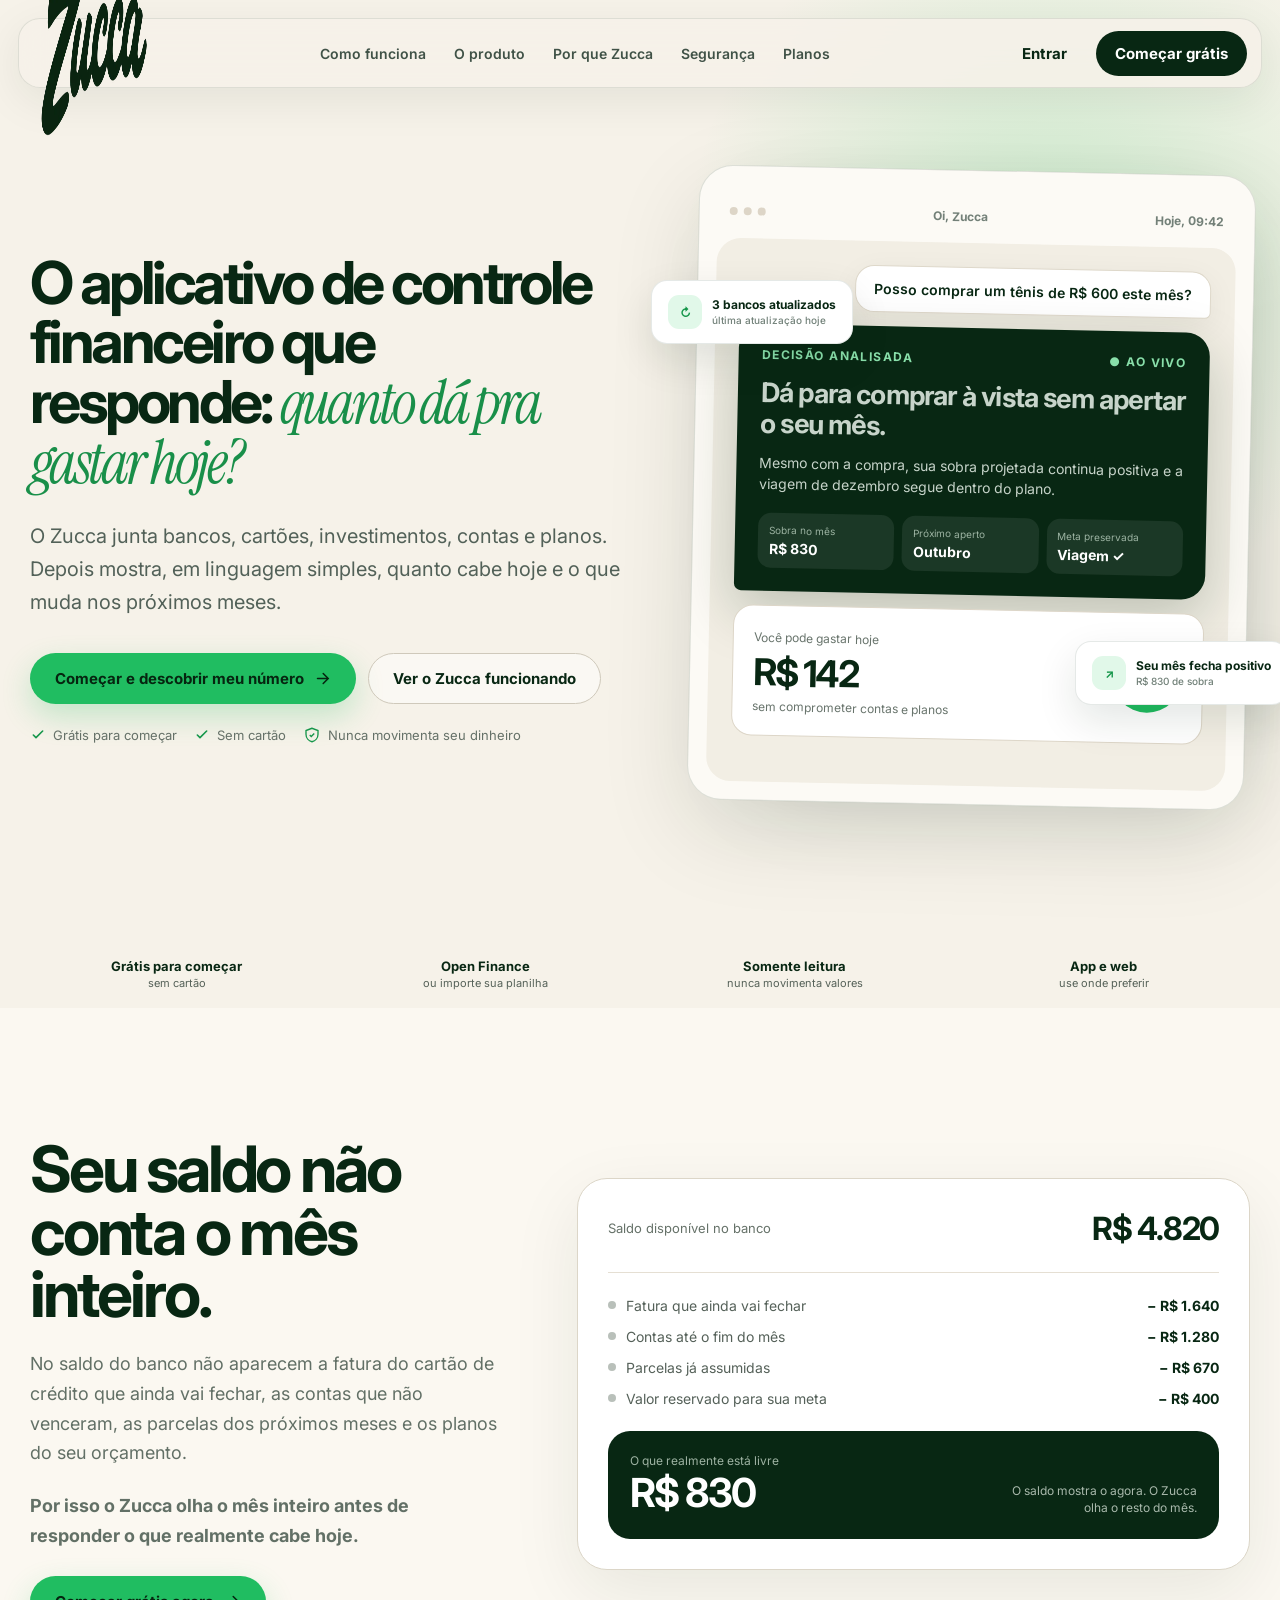
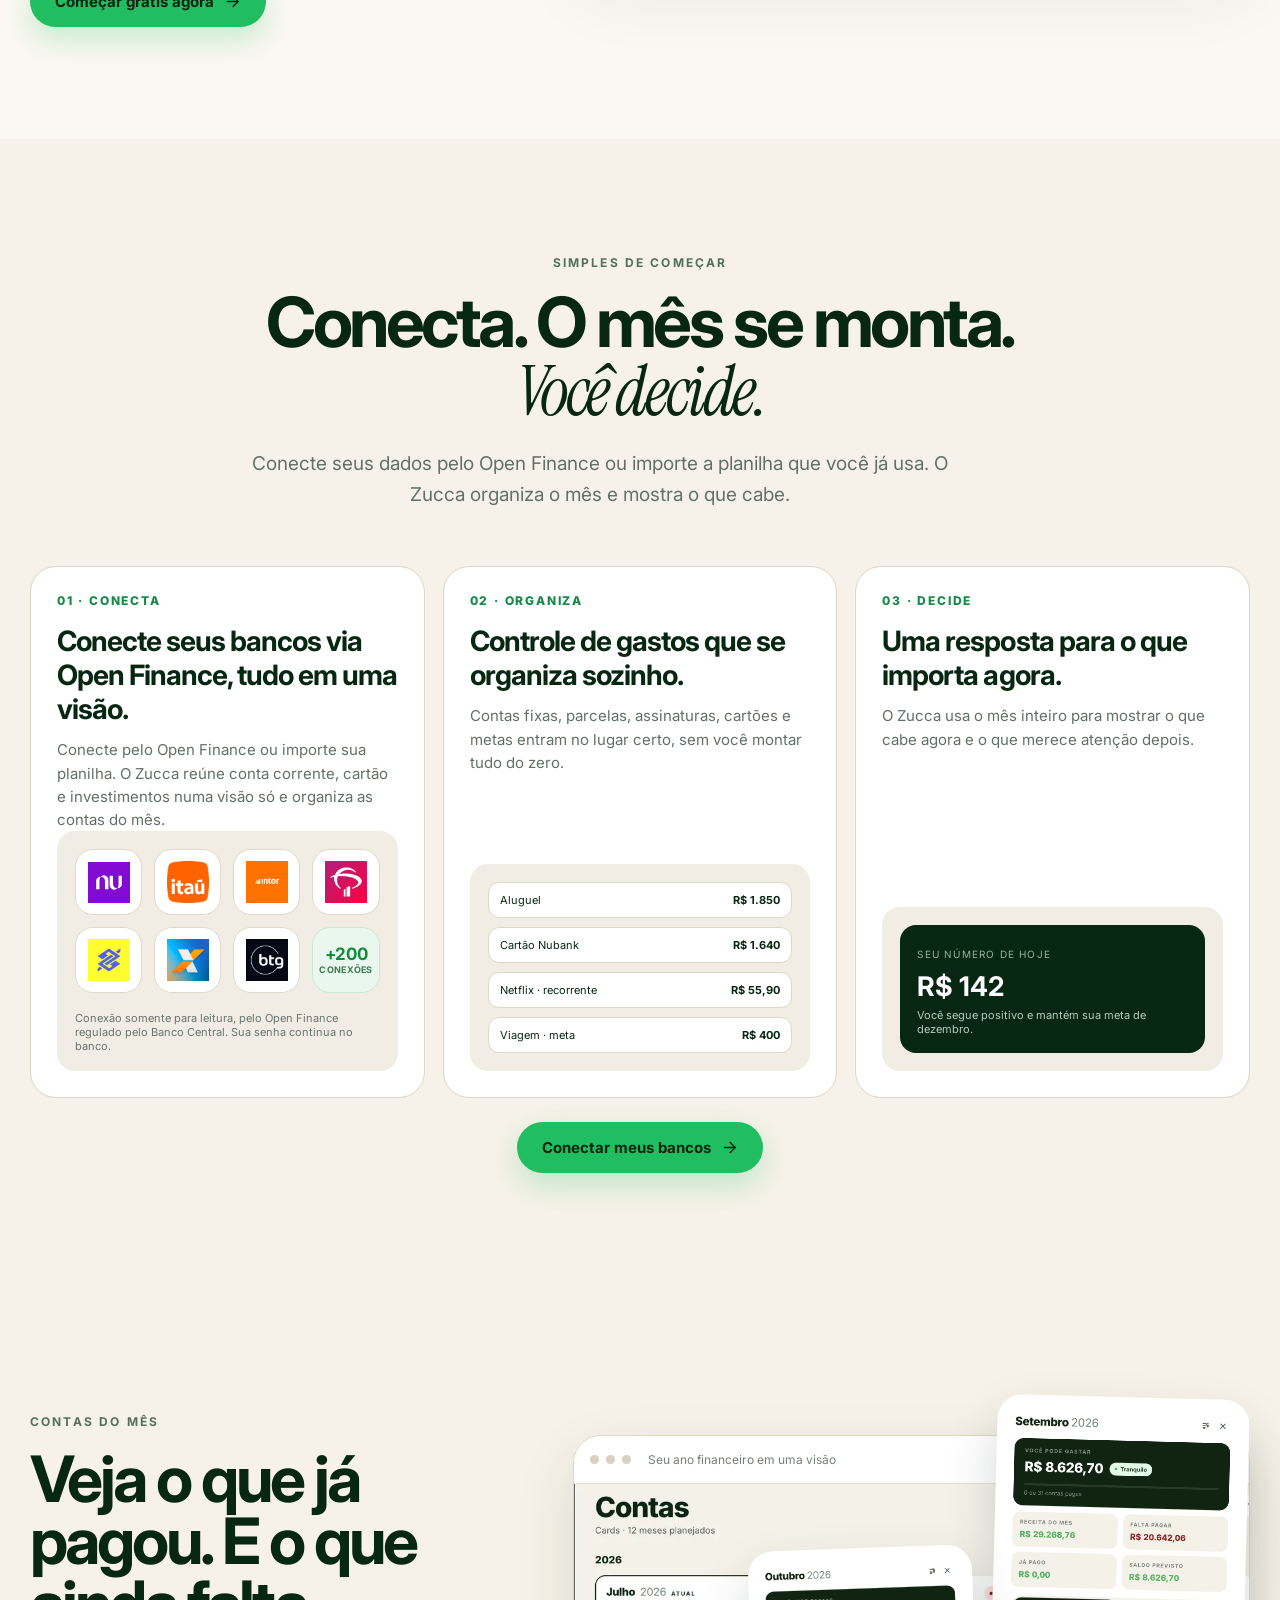
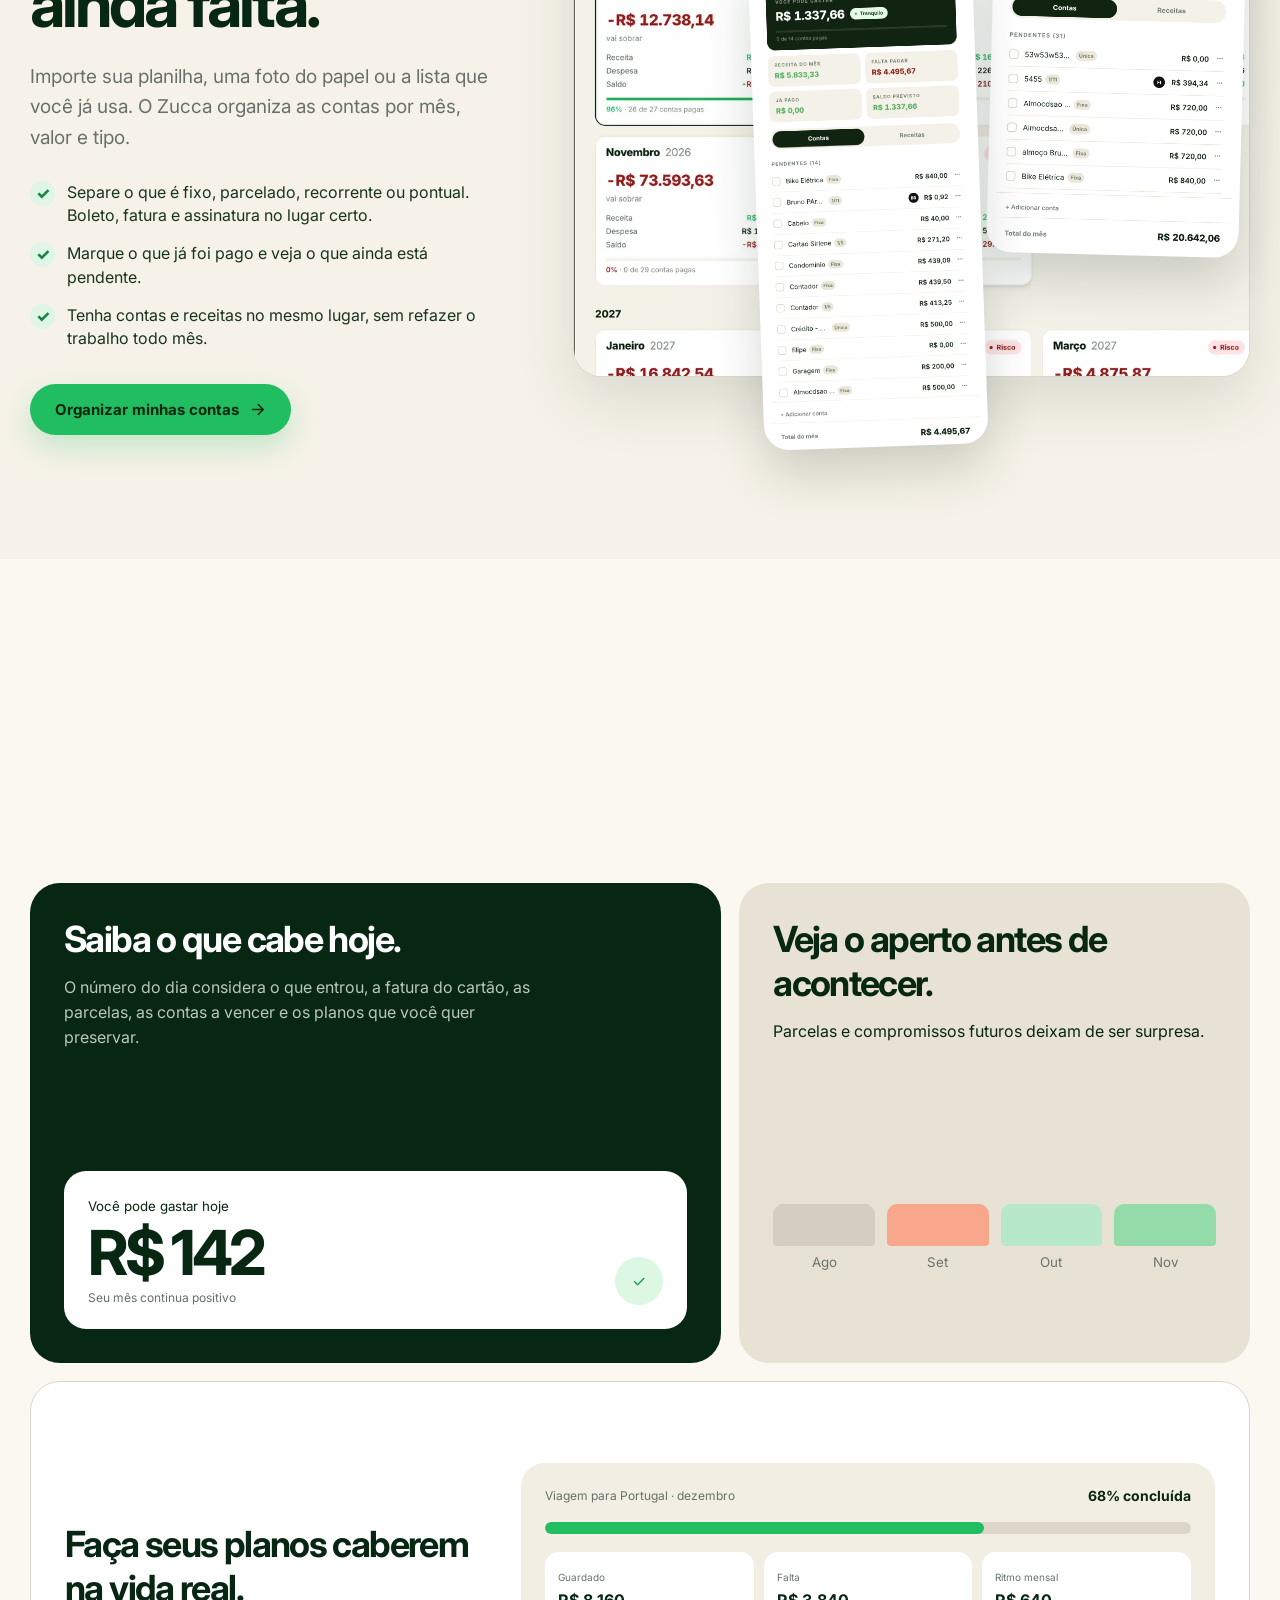
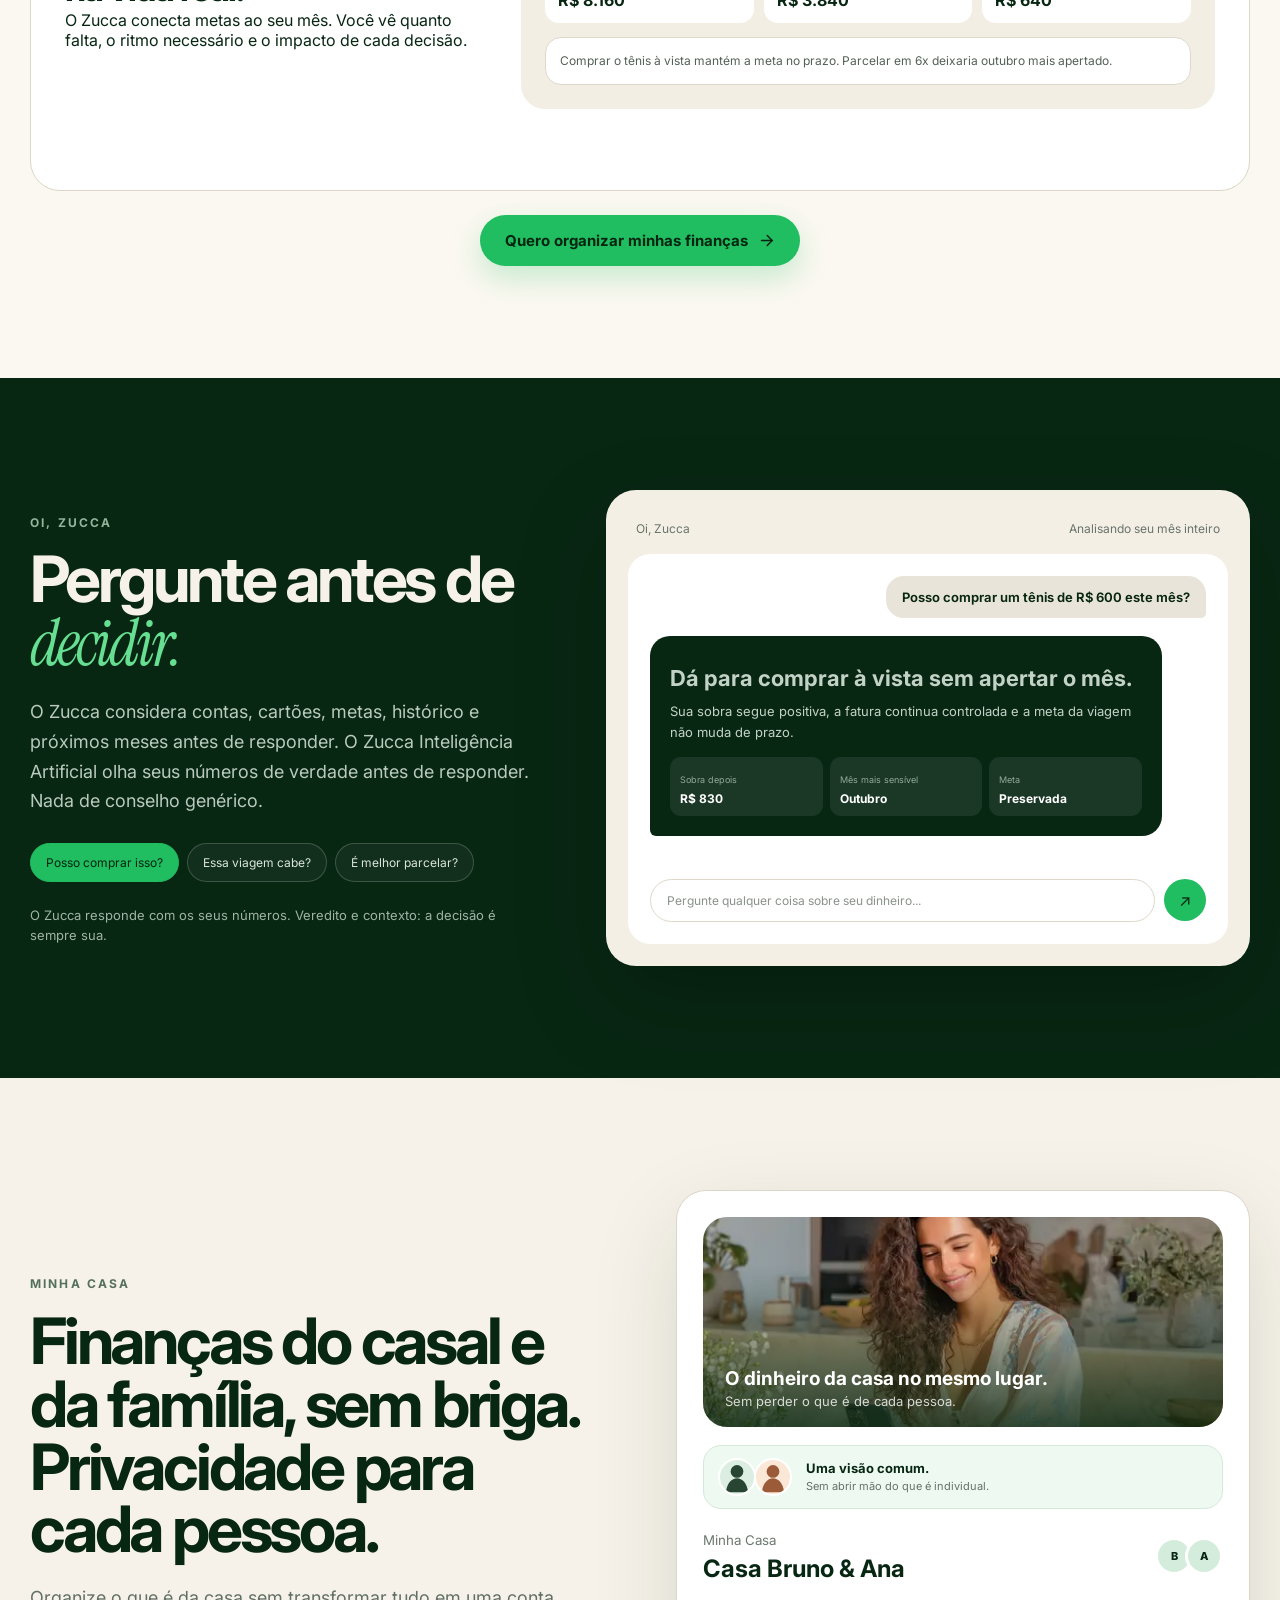
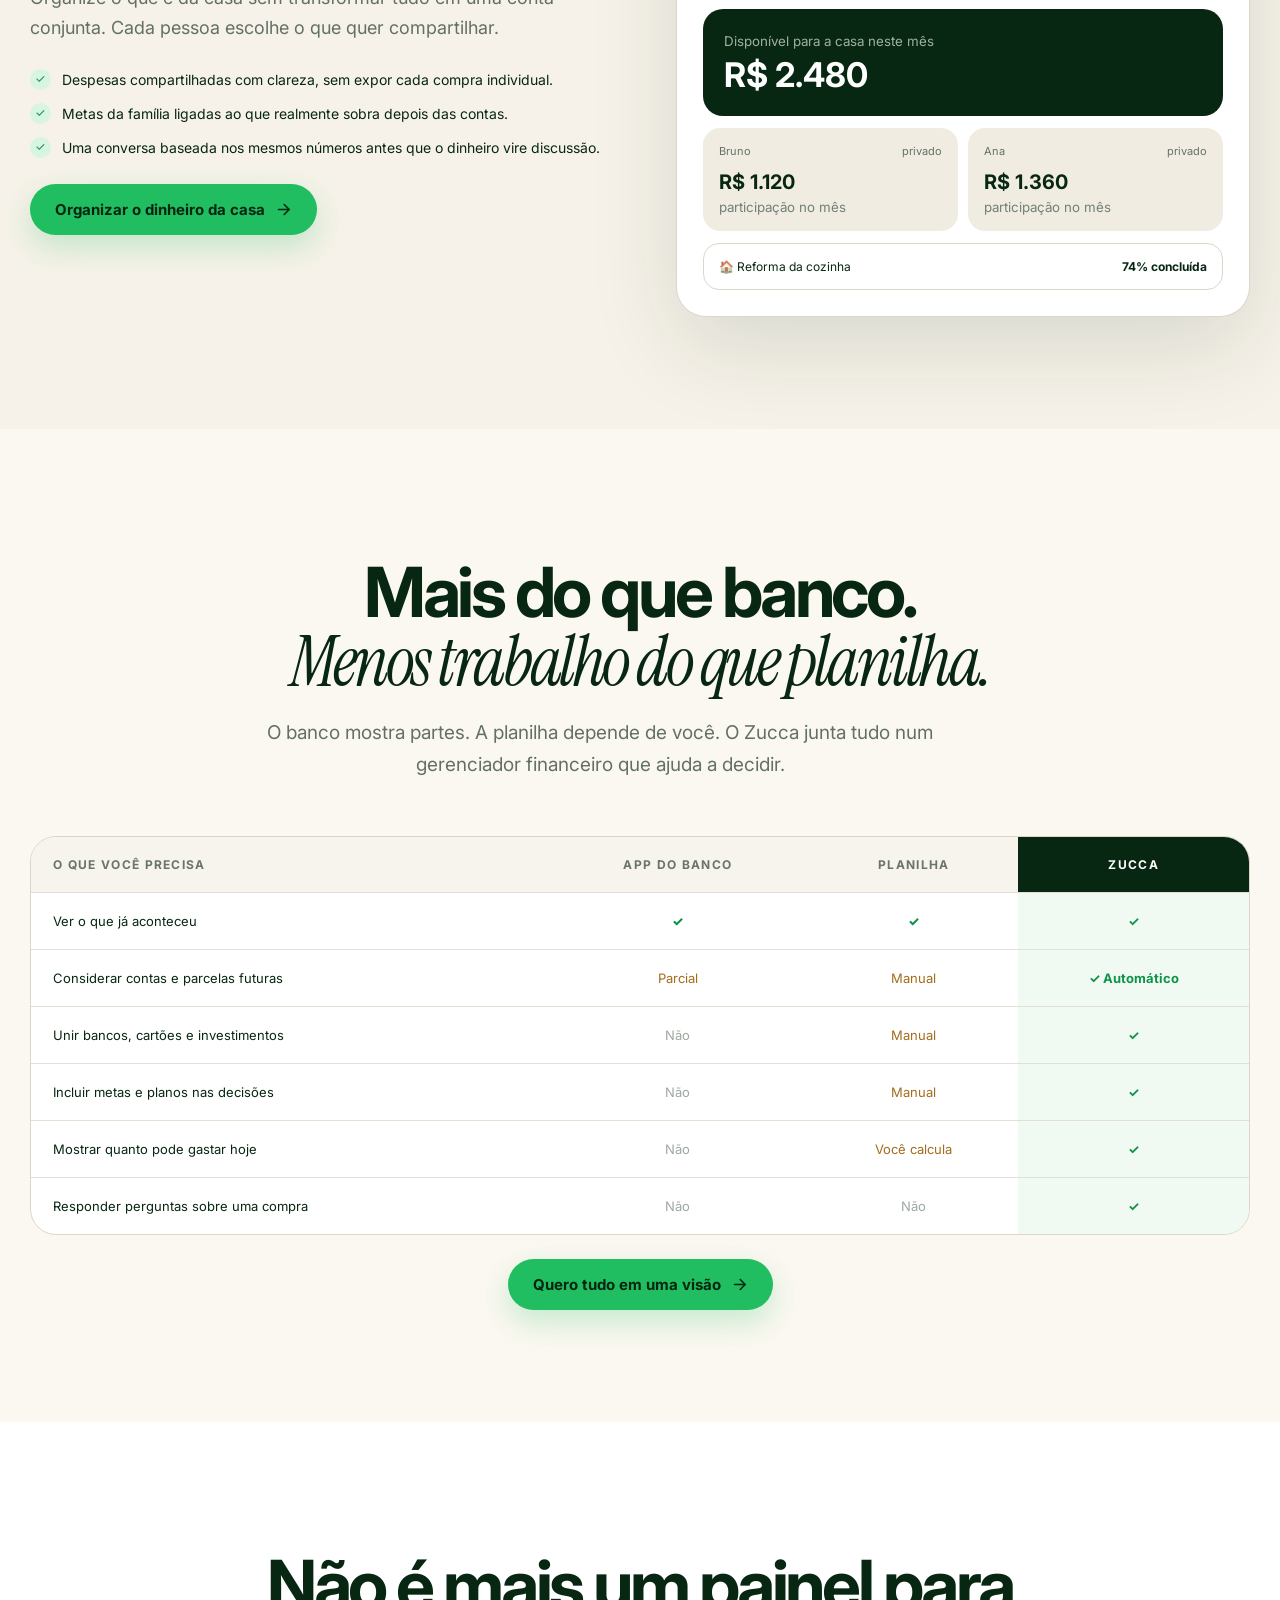
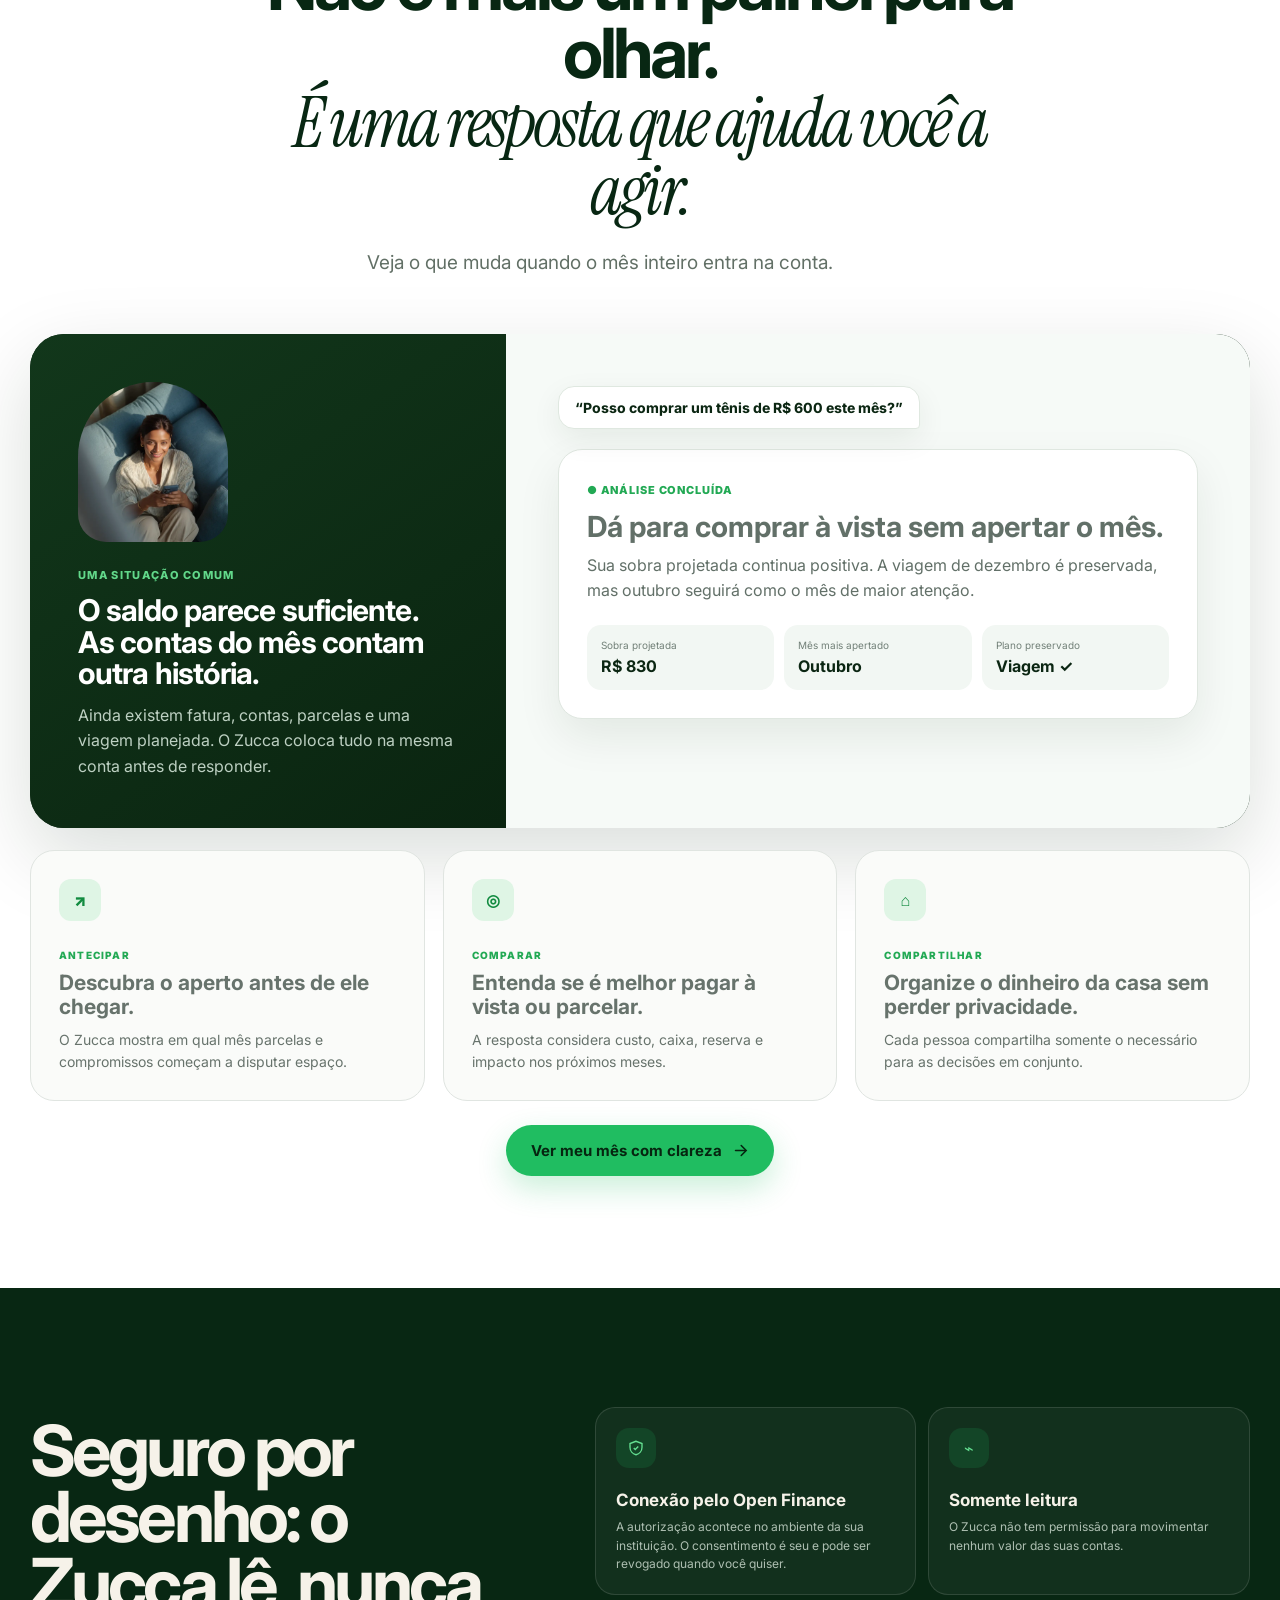
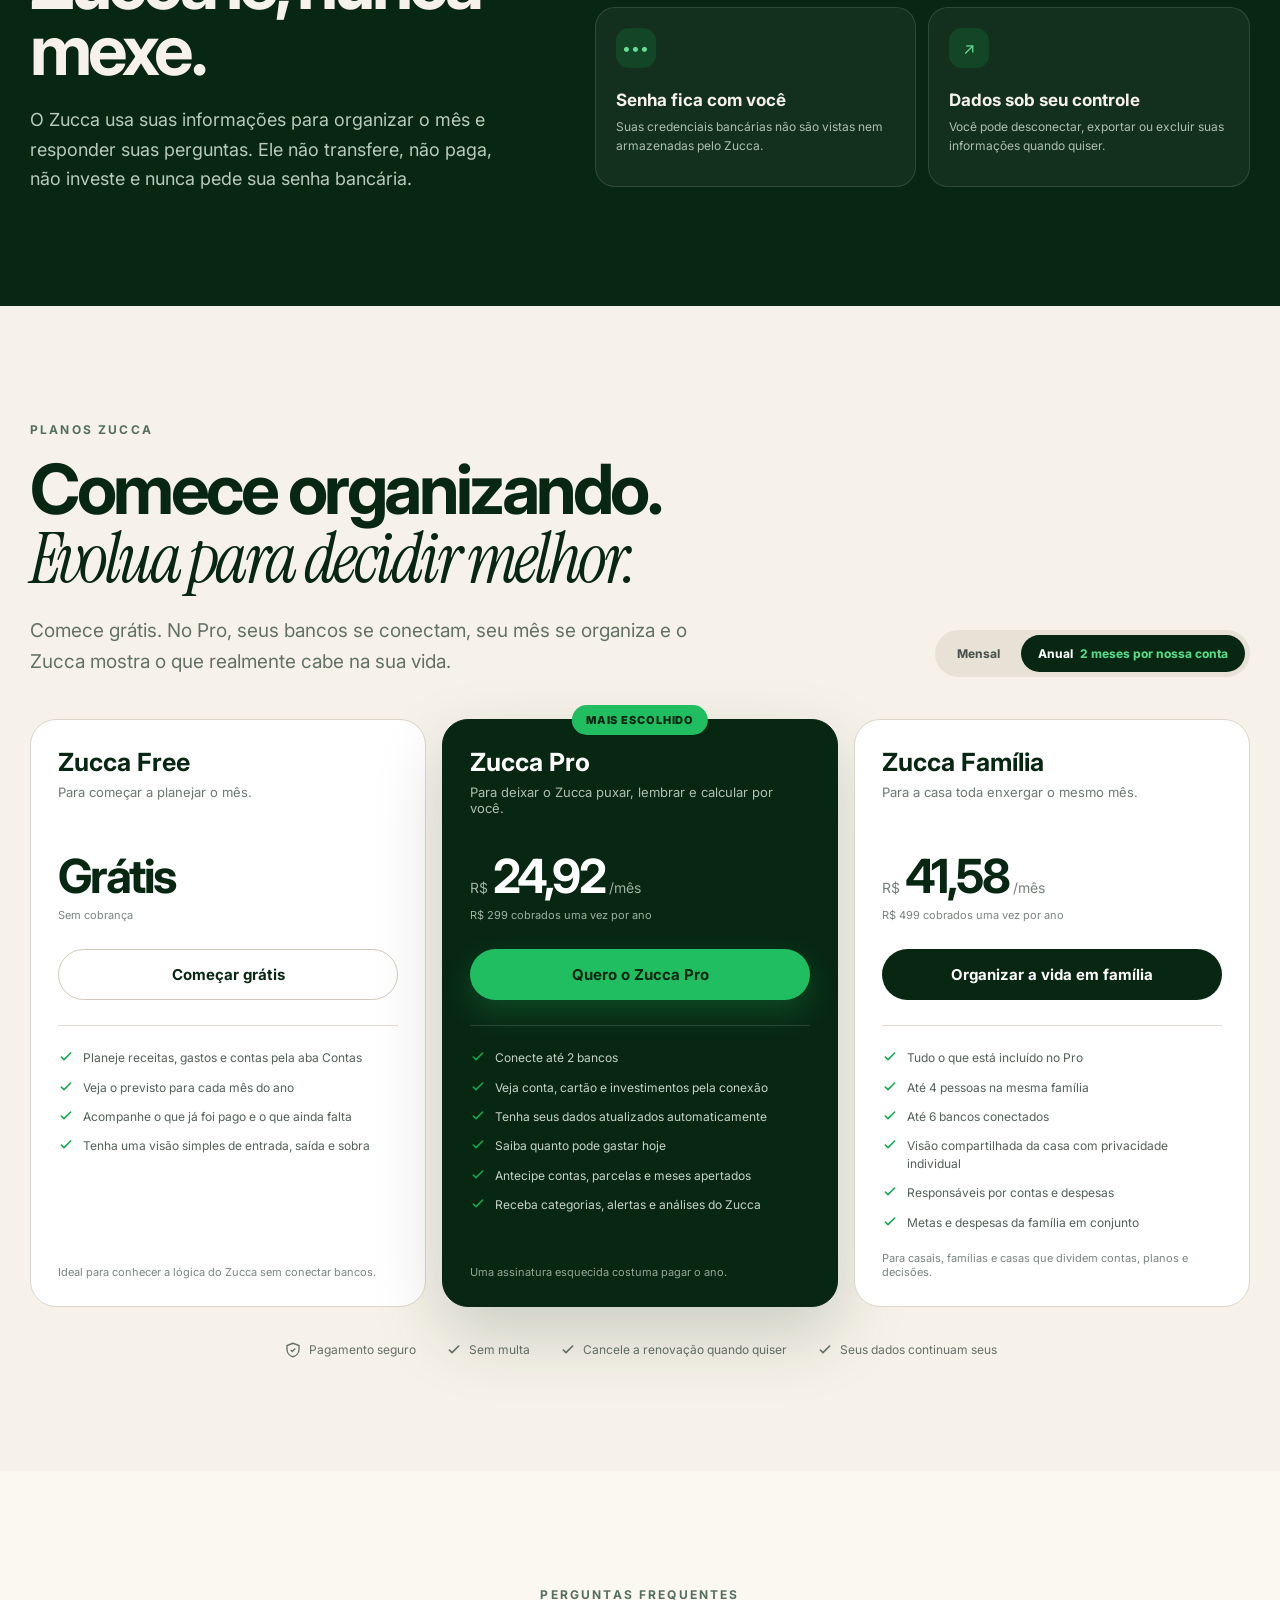
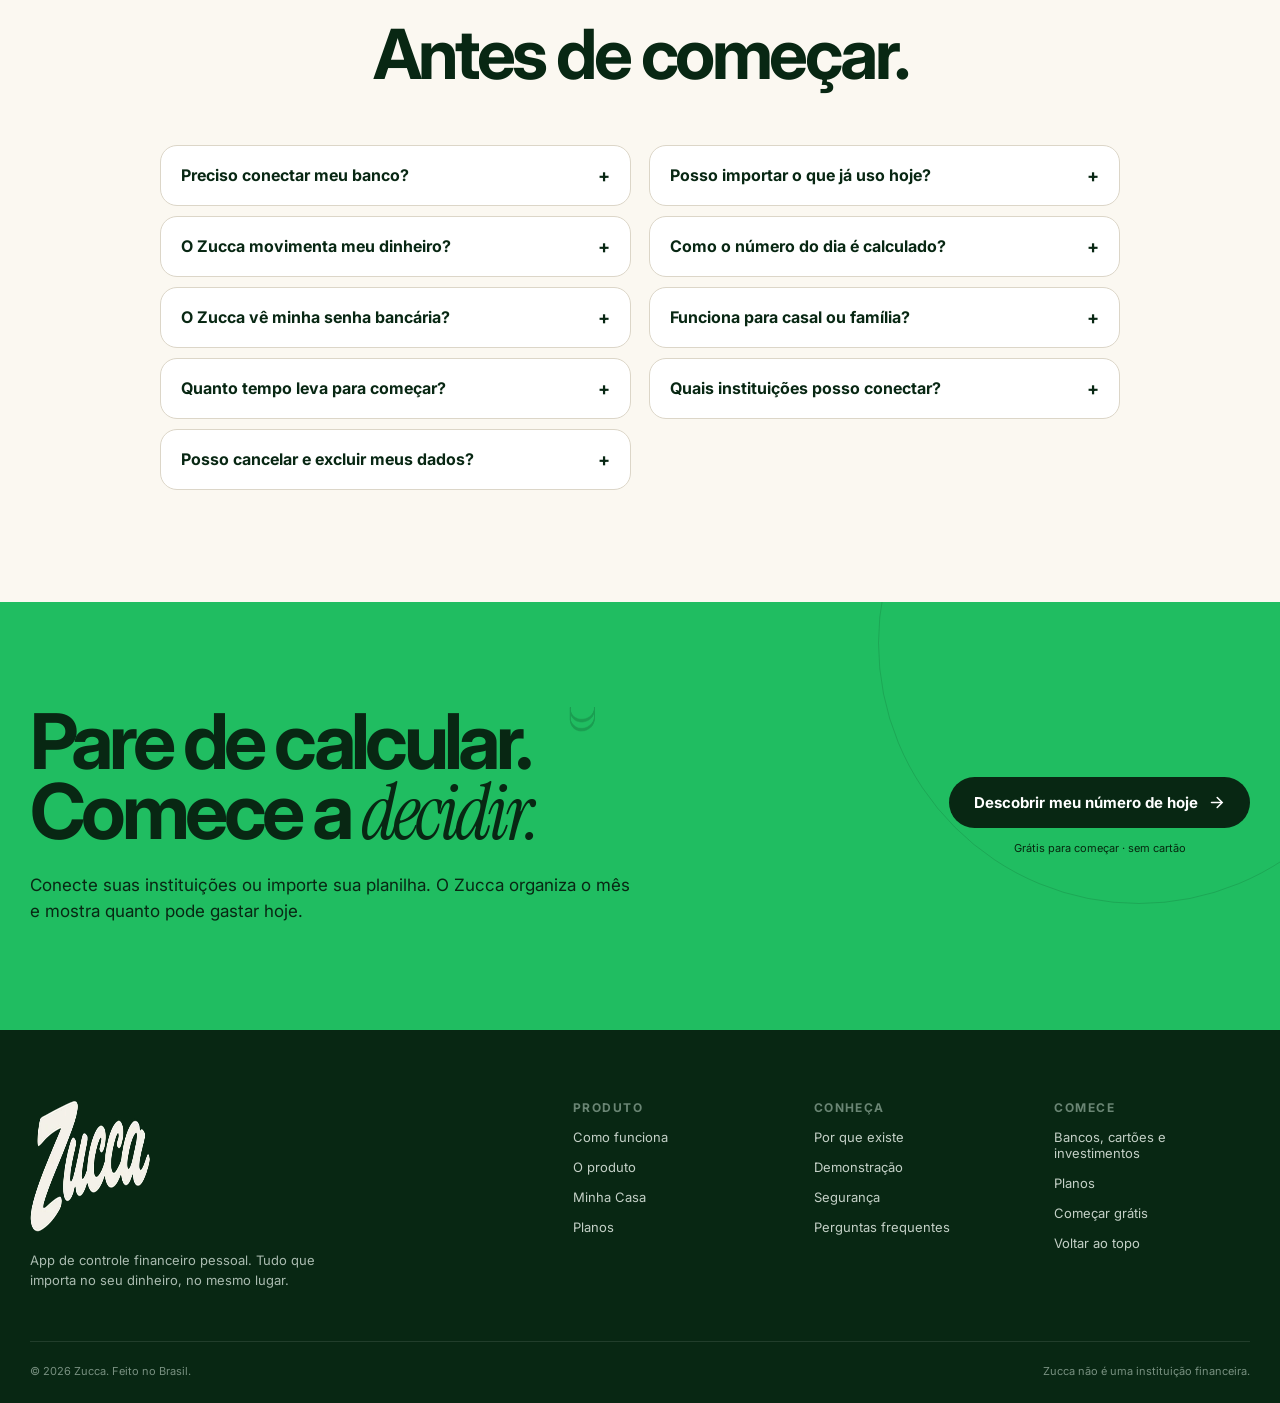
